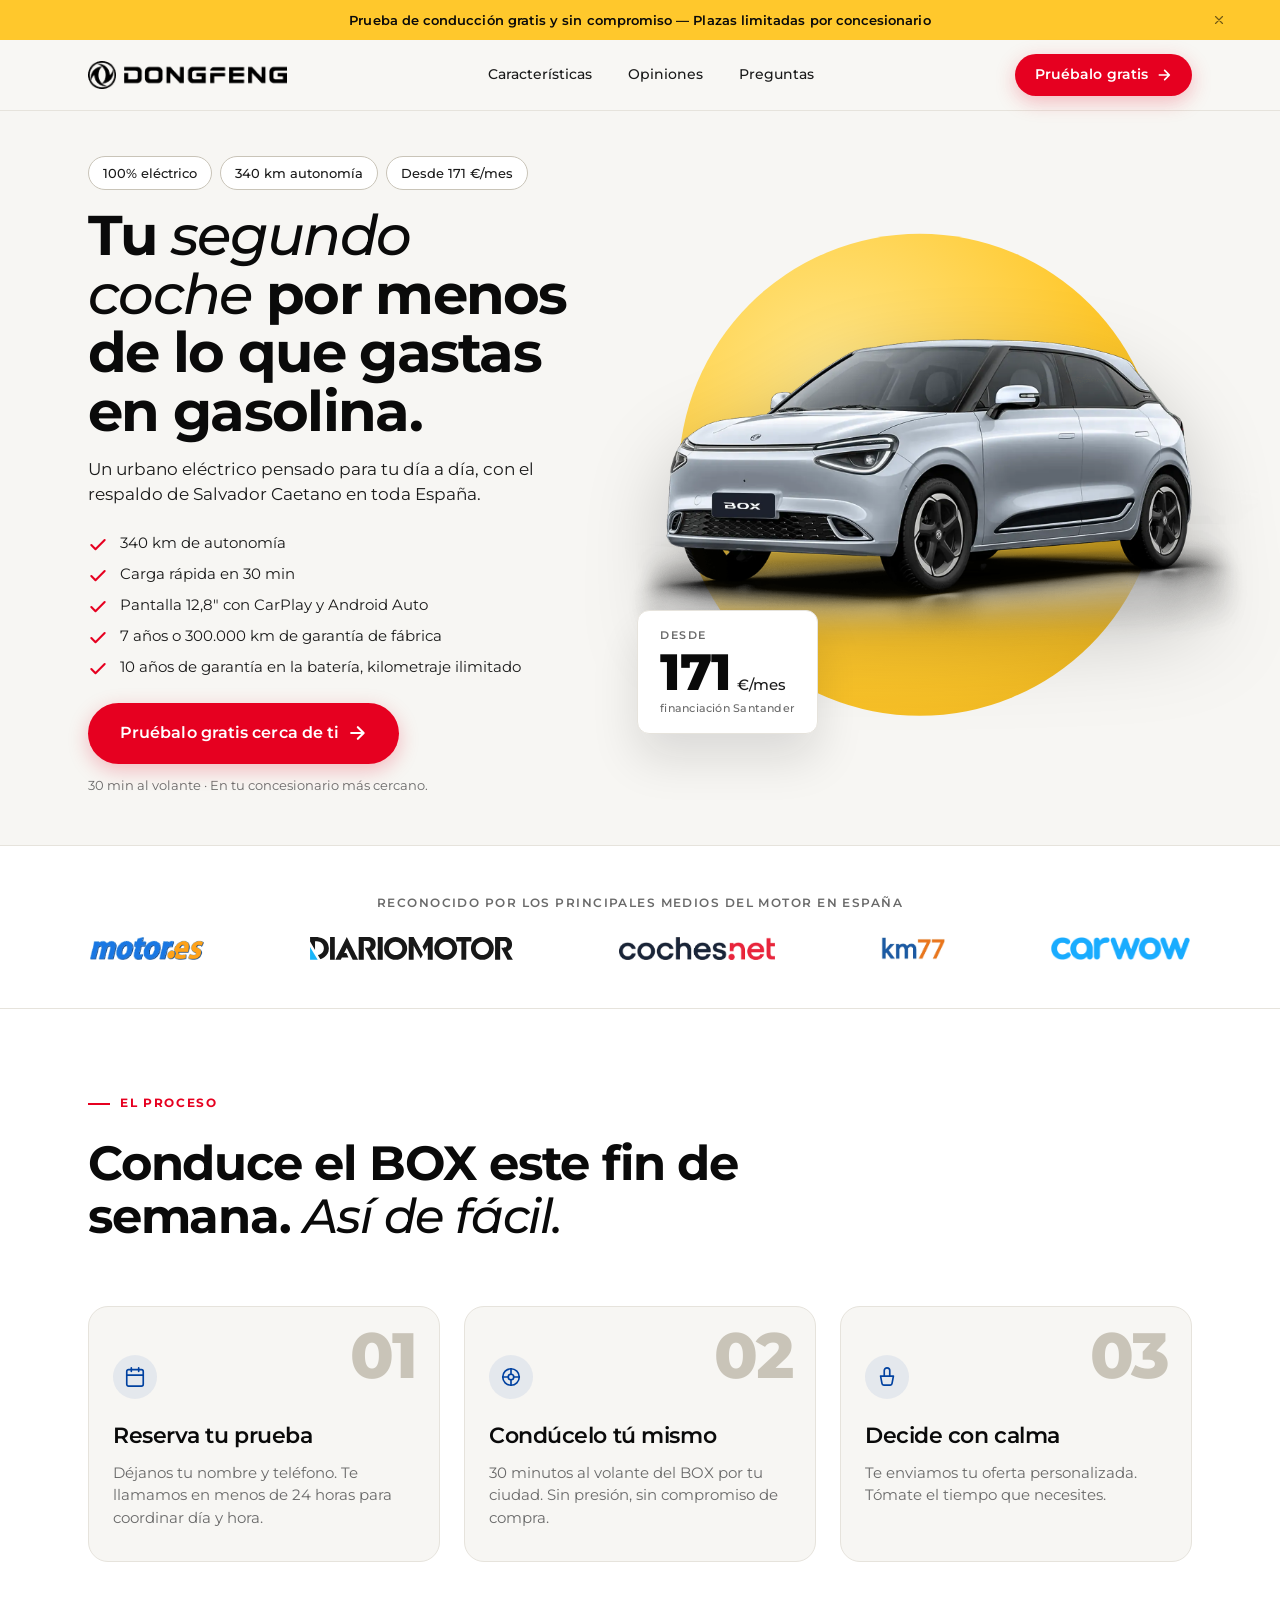
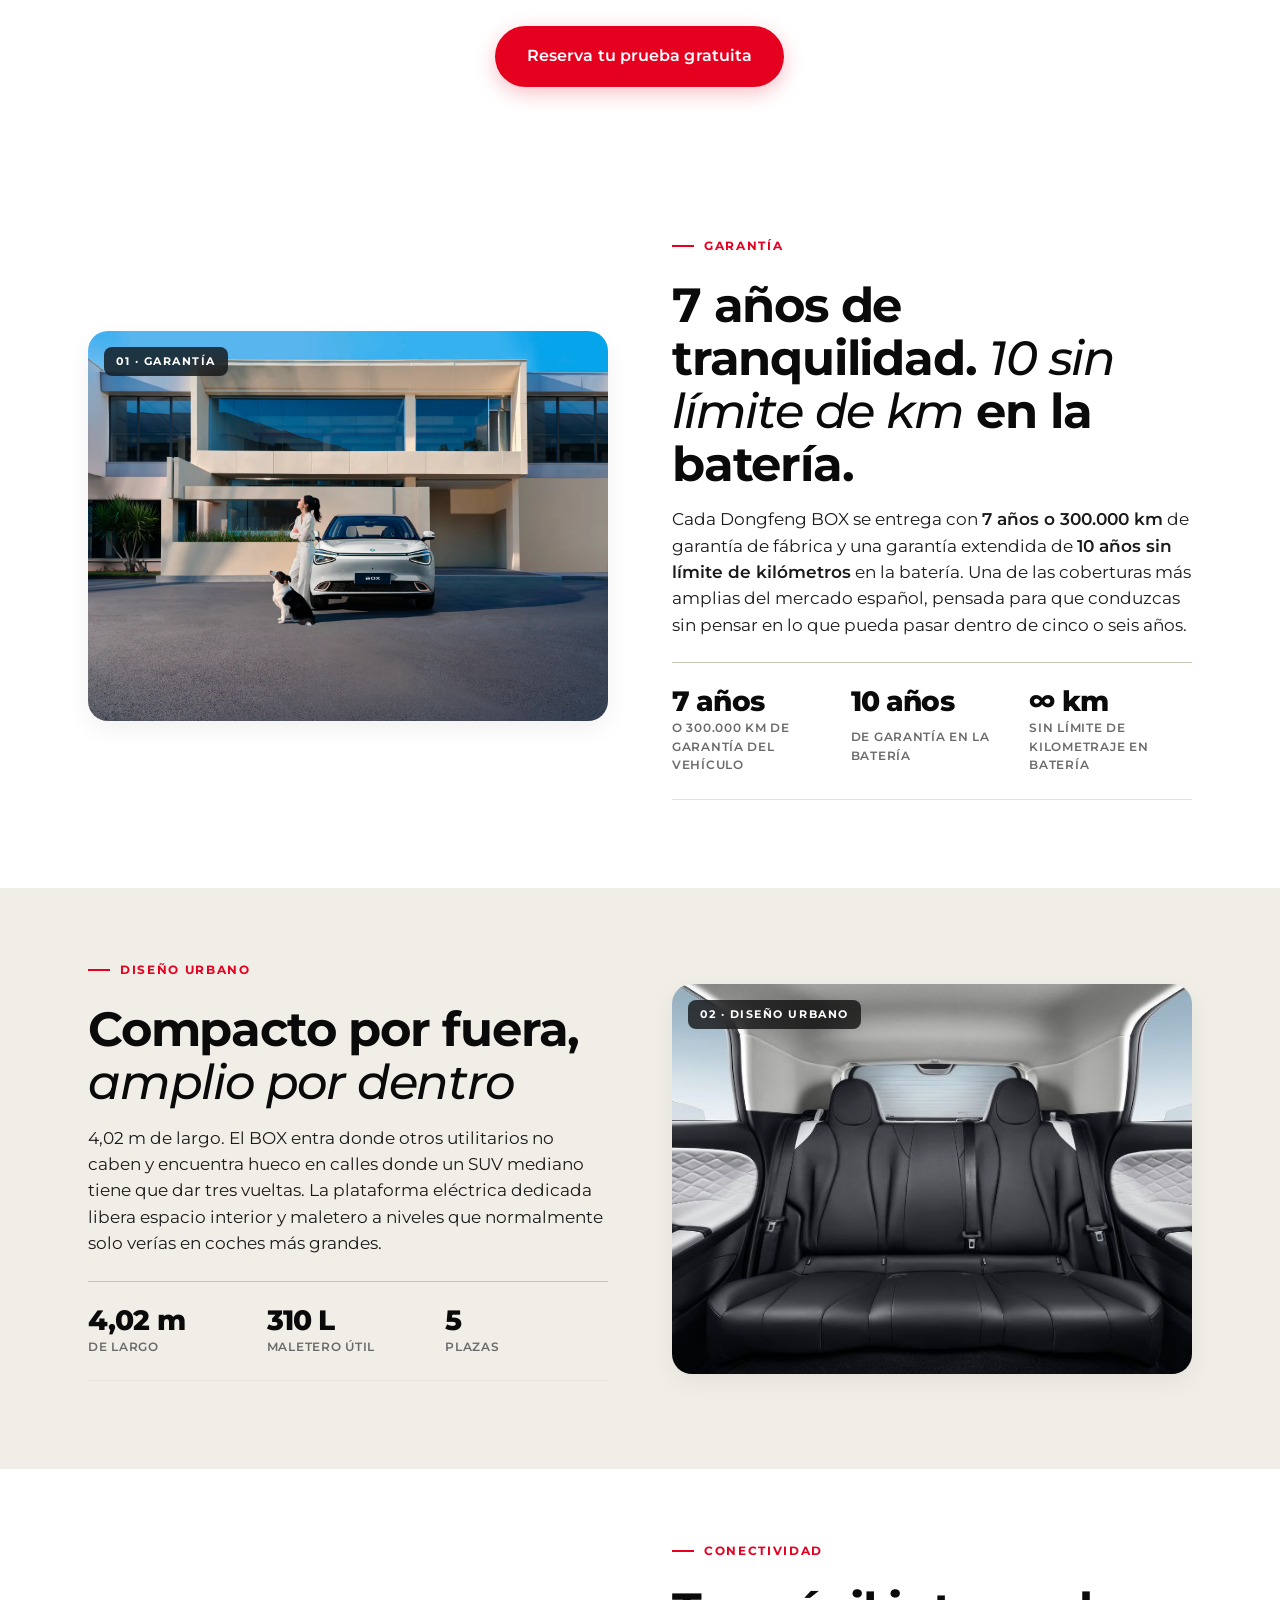
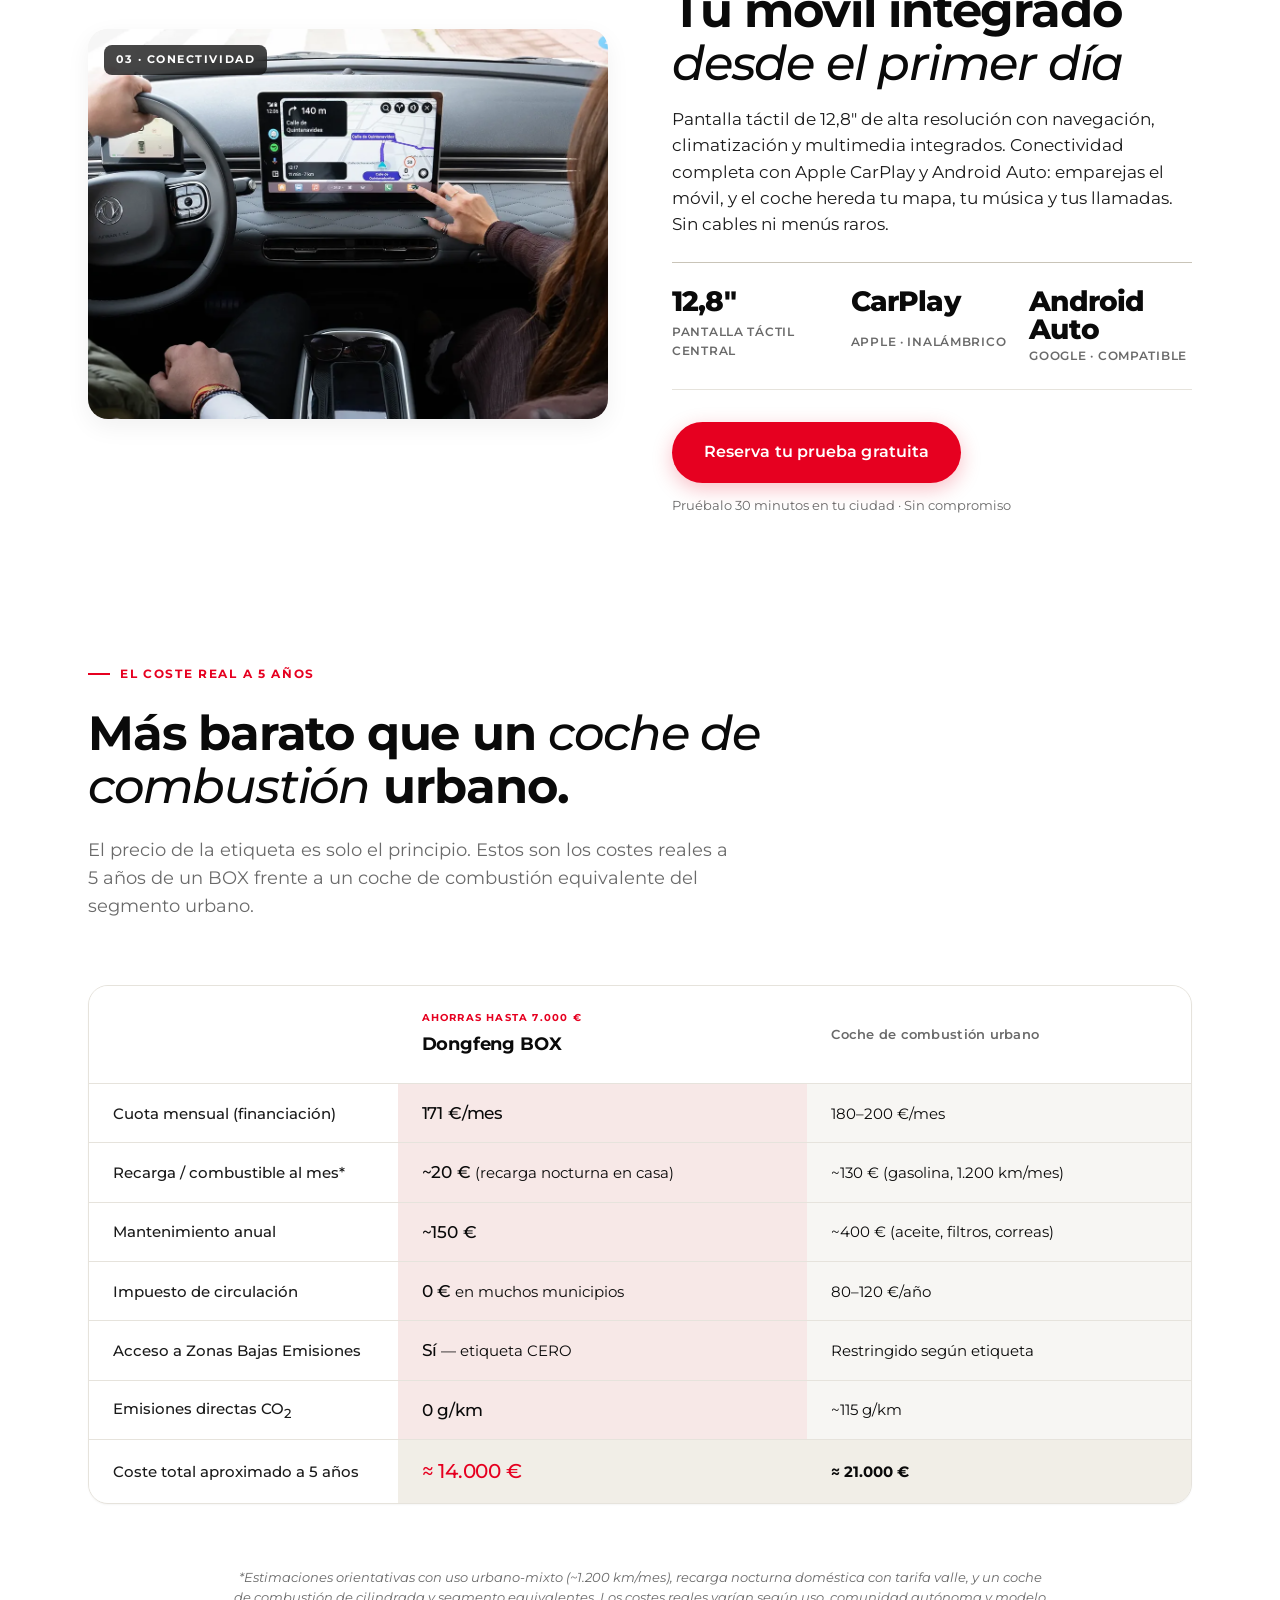
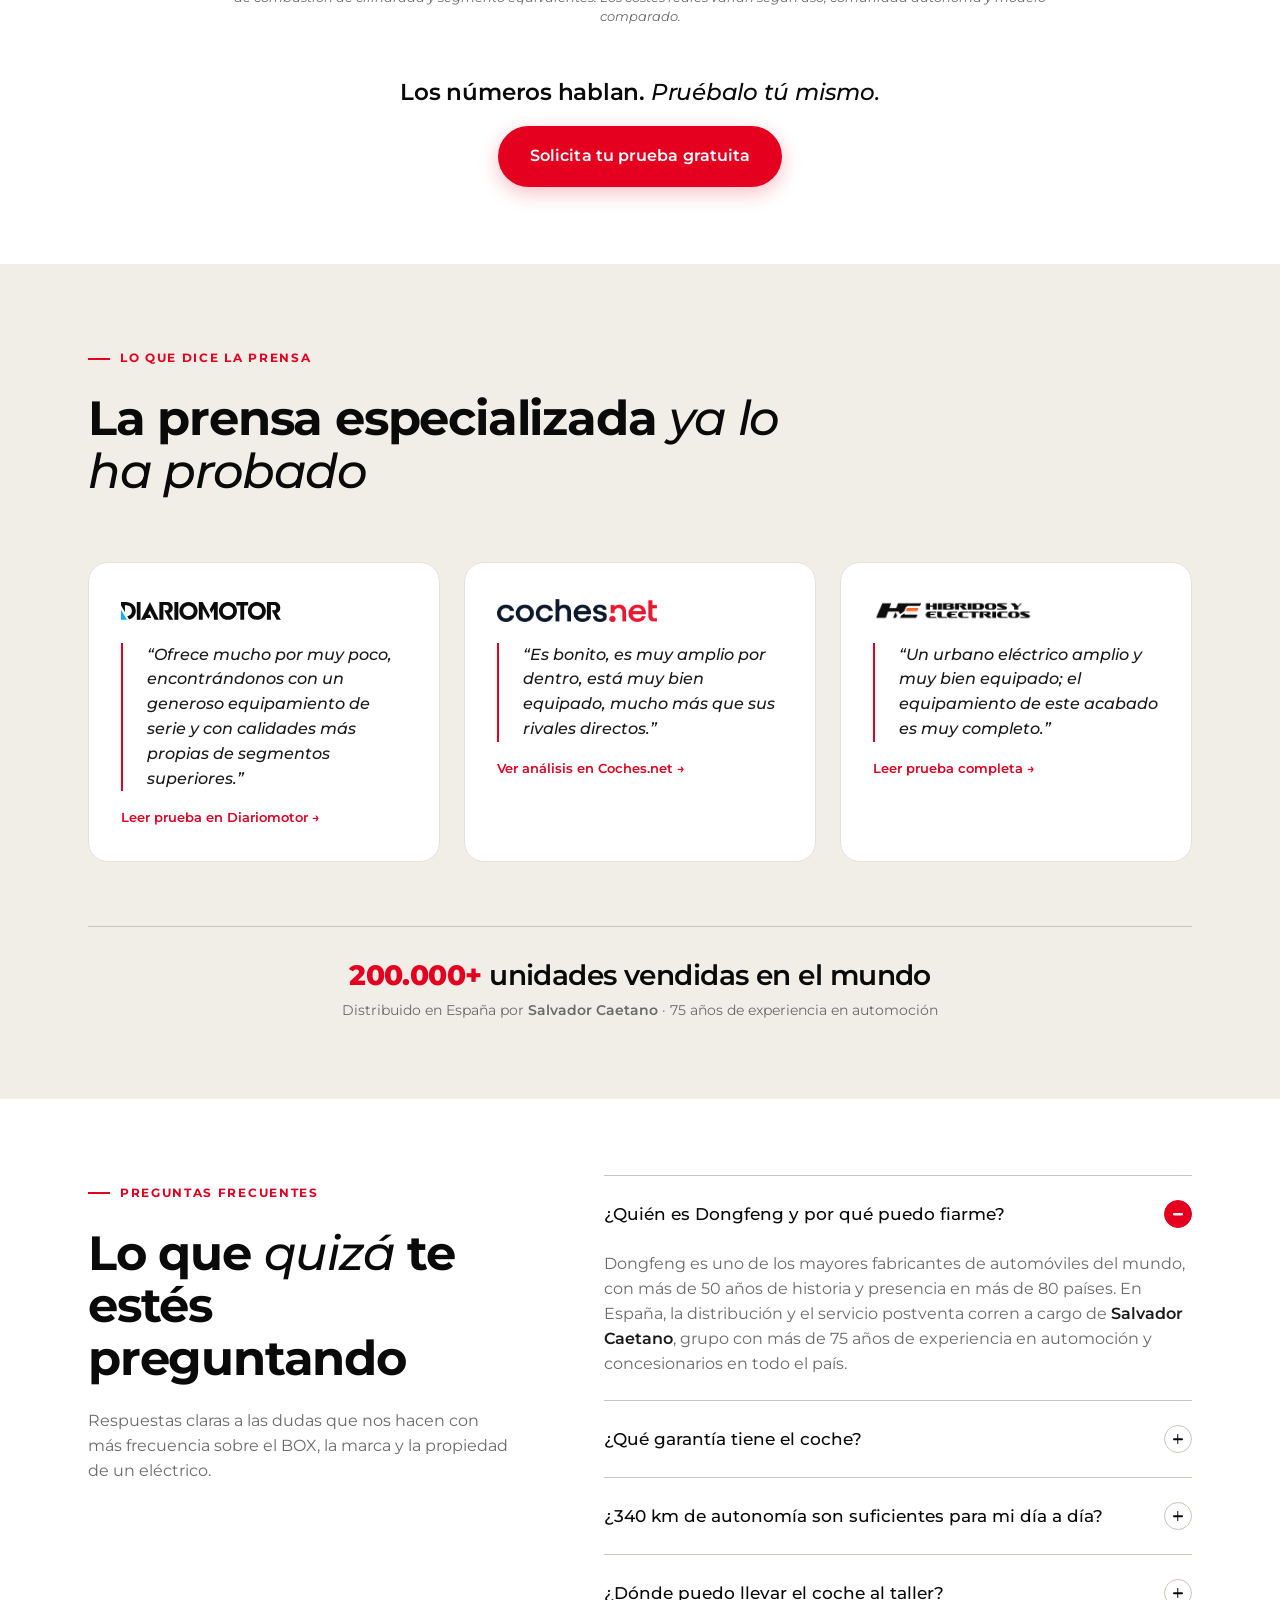
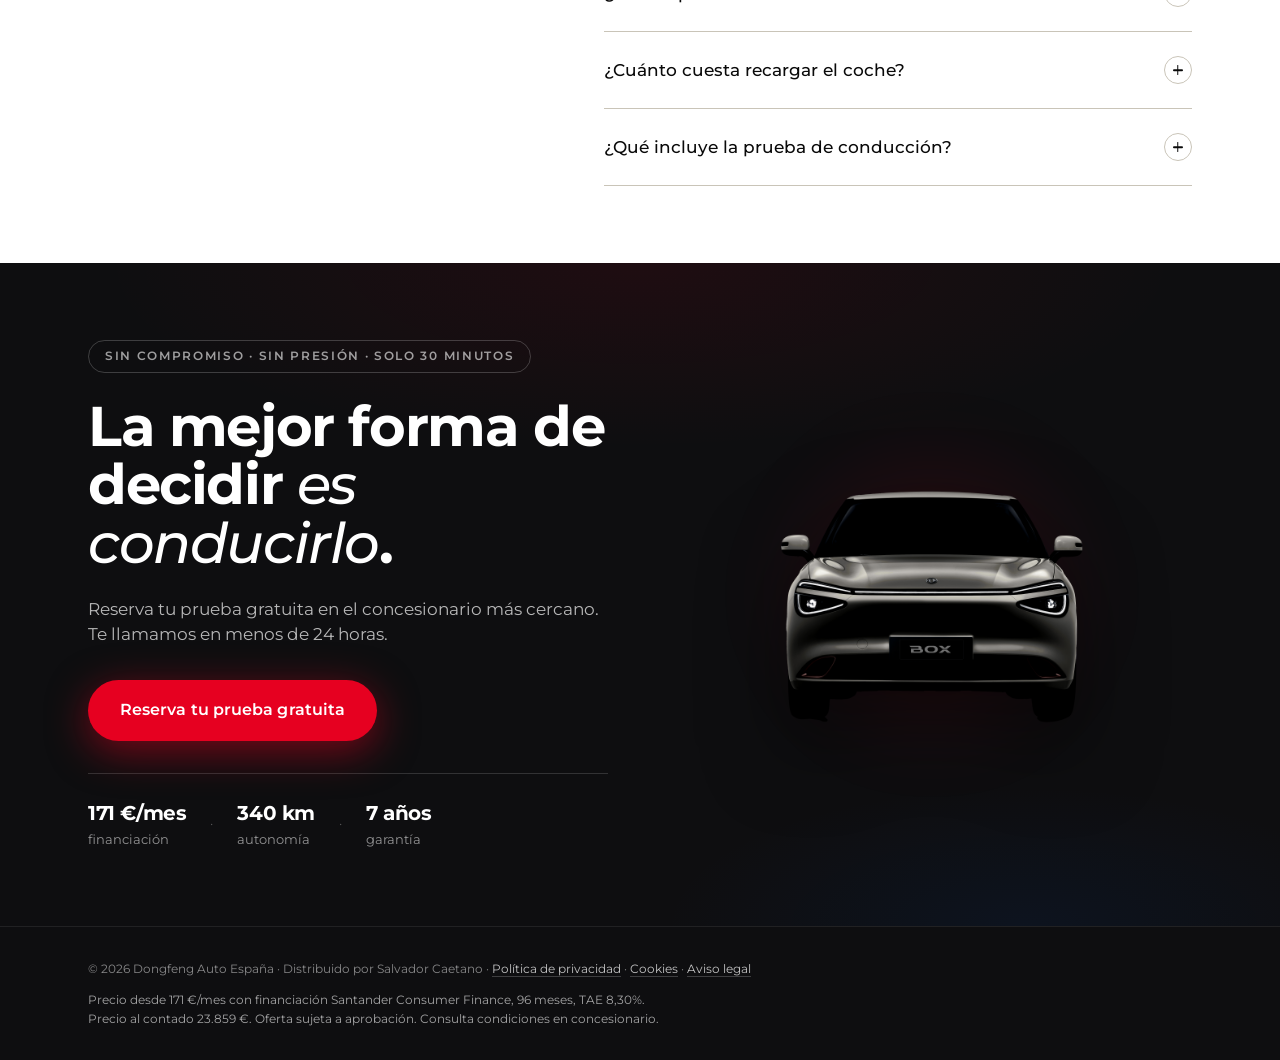
==== index.html @ bac61110 "Footer: 'Cookies' reabre las preferencias del CMP y 'Política de privacidad' apunta a la del site of" ====
<!DOCTYPE html>
<html lang="es">
<head>
  <!-- Cookies / consentimiento — CMP de Dongfeng (Rigor CG, mismo token que dongfeng-auto.es).
       Pinta el banner, fija Consent Mode (ad_storage / analytics_storage) y carga GTM-P5RVP4GS
       DESPUÉS del consentimiento. No añadir el snippet de GTM a mano: lo inyecta este script. -->
  <script src="https://cookies.rigorcg.pt/script/?token=8kv23E1tAfMt7ZdsczXalorg"></script>

  <!-- GA4 propio (cuenta PARETO-EXPERTIA) — bloqueado hasta el consentimiento: el CMP
       reactiva los <script type="text/plain" data-type="..."> al aceptar. No quitar el type. -->
  <script type="text/plain" data-type="rgcPerformance" src="https://www.googletagmanager.com/gtag/js?id=G-F07MZGYNKE"></script>
  <script type="text/plain" data-type="rgcPerformance">
    window.dataLayer = window.dataLayer || [];
    function gtag(){dataLayer.push(arguments);}
    gtag('js', new Date());
    gtag('config', 'G-F07MZGYNKE');   // GA4 — Dongfeng BOX
  </script>
  <script>
    window.dataLayer = window.dataLayer || [];
    function gtag(){dataLayer.push(arguments);}
    gtag('js', new Date());
    gtag('config', 'G-F07MZGYNKE');   // GA4 — Dongfeng BOX
  </script>

  <meta charset="UTF-8">
  <meta name="viewport" content="width=device-width, initial-scale=1.0">
  <meta name="robots" content="noindex,nofollow">
  <title>Dongfeng BOX · Tu segundo coche eléctrico desde 171 €/mes</title>
  <meta name="description" content="Dongfeng BOX 100% eléctrico. 340 km de autonomía, 7 años de garantía, desde 171 €/mes. Prueba de conducción gratis y sin compromiso en tu concesionario Salvador Caetano.">

  <link rel="preconnect" href="https://fonts.googleapis.com">
  <link rel="preconnect" href="https://fonts.gstatic.com" crossorigin>
  <link rel="preload" as="image" href="assets/hero.webp">
  <link href="https://fonts.googleapis.com/css2?family=Montserrat:ital,wght@0,400;0,500;0,600;0,700;0,800;1,400;1,500;1,600&display=swap" rel="stylesheet">
  <link rel="stylesheet" href="styles.css">
</head>
<body>
  <!-- 0. TOP BAR -->
  <div class="topbar" id="topbar">
    <p class="topbar__text">
      <span class="topbar__full">Prueba de conducción gratis y sin compromiso — Plazas limitadas por concesionario</span>
      <span class="topbar__short">Prueba gratis — Plazas limitadas</span>
    </p>
    <button class="topbar__close" aria-label="Cerrar aviso" data-close-topbar>
      <svg width="14" height="14" viewBox="0 0 24 24" fill="none" stroke="currentColor" stroke-width="2" stroke-linecap="round" stroke-linejoin="round"><path d="M18 6 6 18M6 6l12 12"/></svg>
    </button>
  </div>

  <!-- 1. HEADER -->
  <header class="site-header">
    <div class="container site-header__inner">
      <a href="#" class="site-header__logo" aria-label="Dongfeng">
        <img src="assets/dongfeng-logo.webp" alt="Dongfeng" width="120" height="32">
      </a>
      <nav class="site-header__nav" aria-label="Navegación principal">
        <a href="#caracteristicas">Características</a>
        <a href="#opiniones">Opiniones</a>
        <a href="#faq">Preguntas</a>
      </nav>
      <button class="btn btn--primary btn--sm site-header__cta" data-open-modal>
        Pruébalo gratis
        <svg width="16" height="16" viewBox="0 0 24 24" fill="none" stroke="currentColor" stroke-width="2.5" stroke-linecap="round" stroke-linejoin="round"><path d="M5 12h14M13 5l7 7-7 7"/></svg>
      </button>
    </div>
  </header>

  <main>

    <!-- 2. HERO -->
    <section class="hero">
      <div class="container hero__grid">

        <div class="hero__copy">
          <div class="hero__kicker" aria-label="Especificaciones principales">
            <span class="chip">100% eléctrico</span>
            <span class="chip">340 km autonomía</span>
            <span class="chip">Desde 171 €/mes</span>
          </div>

          <h1 class="hero__h1">
            Tu <em>segundo coche</em> por menos de lo que gastas en <span class="underline-accent">gasolina</span>.
          </h1>

          <p class="hero__sub">
            Un urbano eléctrico pensado para tu día a día, con el respaldo de Salvador Caetano en toda España.
          </p>

          <ul class="hero__bullets">
            <li><svg class="icon-check" viewBox="0 0 24 24" fill="none" stroke="currentColor" stroke-width="2.5" stroke-linecap="round" stroke-linejoin="round"><path d="M20 6 9 17l-5-5"/></svg>340&nbsp;km de autonomía</li>
            <li><svg class="icon-check" viewBox="0 0 24 24" fill="none" stroke="currentColor" stroke-width="2.5" stroke-linecap="round" stroke-linejoin="round"><path d="M20 6 9 17l-5-5"/></svg>Carga rápida en 30&nbsp;min</li>
            <li><svg class="icon-check" viewBox="0 0 24 24" fill="none" stroke="currentColor" stroke-width="2.5" stroke-linecap="round" stroke-linejoin="round"><path d="M20 6 9 17l-5-5"/></svg>Pantalla 12,8" con CarPlay y Android Auto</li>
            <li><svg class="icon-check" viewBox="0 0 24 24" fill="none" stroke="currentColor" stroke-width="2.5" stroke-linecap="round" stroke-linejoin="round"><path d="M20 6 9 17l-5-5"/></svg>7 años o 300.000&nbsp;km de garantía de fábrica</li>
            <li><svg class="icon-check" viewBox="0 0 24 24" fill="none" stroke="currentColor" stroke-width="2.5" stroke-linecap="round" stroke-linejoin="round"><path d="M20 6 9 17l-5-5"/></svg>10 años de garantía en la batería, kilometraje ilimitado</li>
          </ul>

          <div class="hero__cta">
            <button class="btn btn--primary btn--lg" data-open-modal>
              Pruébalo gratis cerca de ti
              <svg width="20" height="20" viewBox="0 0 24 24" fill="none" stroke="currentColor" stroke-width="2.5" stroke-linecap="round" stroke-linejoin="round"><path d="M5 12h14M13 5l7 7-7 7"/></svg>
            </button>
            <p class="hero__cta-note">30 min al volante · En tu concesionario más cercano.</p>
          </div>
        </div>

        <div class="hero__visual">
          <div class="hero__price-tag">
            <span class="hero__price-label">Desde</span>
            <span class="hero__price-number">171<span class="hero__price-unit">€/mes</span></span>
            <span class="hero__price-foot">financiación Santander</span>
          </div>
          <img src="assets/hero.webp" alt="Dongfeng BOX 100% eléctrico en color gris plata, vista 3/4 frontal" class="hero__image" width="800" height="520" fetchpriority="high">
        </div>

      </div>
    </section>

    <!-- 3. TRUST BAR -->
    <section class="trust-bar">
      <div class="container">
        <p class="trust-bar__label">Reconocido por los principales medios del motor en España</p>
        <div class="trust-bar__logos">
          <span class="press-logo press-logo--big"><img src="assets/press/motor.png" alt="Motor.es"></span>
          <span class="press-logo press-logo--big"><img src="assets/press/diariomotor.svg" alt="Diariomotor"></span>
          <span class="press-logo press-logo--big"><img src="assets/press/cochesnet.png" alt="Coches.net"></span>
          <span class="press-logo press-logo--big"><img src="assets/press/km77.png" alt="Km77"></span>
          <span class="press-logo press-logo--big"><img src="assets/press/carwow.png" alt="Carwow"></span>
        </div>
      </div>
    </section>

    <!-- 4. PROCESS -->
    <section id="proceso" class="process">
      <div class="container">
        <header class="section-head">
          <p class="eyebrow">El proceso</p>
          <h2 class="section-title">Conduce el BOX este fin de semana. <em>Así de fácil.</em></h2>
        </header>

        <ol class="process__steps">
          <li class="step">
            <span class="step__num">01</span>
            <div class="step__icon">
              <svg viewBox="0 0 24 24" fill="none" stroke="currentColor" stroke-width="1.8" stroke-linecap="round" stroke-linejoin="round"><rect x="3" y="4" width="18" height="18" rx="2"/><path d="M16 2v4M8 2v4M3 10h18"/></svg>
            </div>
            <h3 class="step__title">Reserva tu prueba</h3>
            <p class="step__text">Déjanos tu nombre y teléfono. Te llamamos en menos de 24&nbsp;horas para coordinar día y hora.</p>
          </li>
          <li class="step">
            <span class="step__num">02</span>
            <div class="step__icon">
              <svg viewBox="0 0 24 24" fill="none" stroke="currentColor" stroke-width="1.8" stroke-linecap="round" stroke-linejoin="round"><circle cx="12" cy="12" r="9"/><circle cx="12" cy="12" r="3"/><path d="M12 3v6M12 15v6M3 12h6M15 12h6"/></svg>
            </div>
            <h3 class="step__title">Condúcelo tú mismo</h3>
            <p class="step__text">30&nbsp;minutos al volante del BOX por tu ciudad. Sin presión, sin compromiso de compra.</p>
          </li>
          <li class="step">
            <span class="step__num">03</span>
            <div class="step__icon">
              <svg viewBox="0 0 24 24" fill="none" stroke="currentColor" stroke-width="1.8" stroke-linecap="round" stroke-linejoin="round"><path d="M9 11V5a3 3 0 1 1 6 0v6"/><path d="M5 11h14l-1.5 8a2 2 0 0 1-2 1.8H8.5a2 2 0 0 1-2-1.8Z"/></svg>
            </div>
            <h3 class="step__title">Decide con calma</h3>
            <p class="step__text">Te enviamos tu oferta personalizada. Tómate el tiempo que necesites.</p>
          </li>
        </ol>

        <div class="process__cta">
          <button class="btn btn--primary btn--lg" data-open-modal>Reserva tu prueba gratuita</button>
        </div>
      </div>
    </section>

    <!-- 5. CHARACTERISTICS — 3 separate sections -->

    <!-- 5a. Autonomía -->
    <section id="caracteristicas" class="feature-block">
      <div class="container feature-block__grid">
        <div class="feature-block__media">
          <img src="assets/lifestyle.webp" alt="Dongfeng BOX en contexto urbano" loading="lazy" width="1600" height="1200">
          <span class="feature-block__badge">01 · Garantía</span>
        </div>
        <div class="feature-block__copy">
          <p class="eyebrow">Garantía</p>
          <h2 class="section-title">7 años de tranquilidad. <em>10 sin límite de km</em> en la batería.</h2>
          <p class="feature-block__lead">Cada Dongfeng BOX se entrega con <strong>7 años o 300.000&nbsp;km</strong> de garantía de fábrica y una garantía extendida de <strong>10 años sin límite de kilómetros</strong> en la batería. Una de las coberturas más amplias del mercado español, pensada para que conduzcas sin pensar en lo que pueda pasar dentro de cinco o seis años.</p>

          <dl class="feature-stats-row">
            <div class="feature-stat">
              <dt>7&nbsp;años</dt>
              <dd>o 300.000&nbsp;km de garantía del vehículo</dd>
            </div>
            <div class="feature-stat">
              <dt>10&nbsp;años</dt>
              <dd>de garantía en la batería</dd>
            </div>
            <div class="feature-stat">
              <dt>∞&nbsp;km</dt>
              <dd>sin límite de kilometraje en batería</dd>
            </div>
          </dl>

        </div>
      </div>
    </section>

    <!-- 5b. Diseño urbano -->
    <section class="feature-block feature-block--reverse feature-block--soft">
      <div class="container feature-block__grid">
        <div class="feature-block__media">
          <img src="assets/urban-2.webp" alt="Plazas traseras amplias del Dongfeng BOX" loading="lazy" width="800" height="600">
          <span class="feature-block__badge">02 · Diseño urbano</span>
        </div>
        <div class="feature-block__copy">
          <p class="eyebrow">Diseño urbano</p>
          <h2 class="section-title">Compacto por fuera, <em>amplio por dentro</em></h2>
          <p class="feature-block__lead">4,02&nbsp;m de largo. El BOX entra donde otros utilitarios no caben y encuentra hueco en calles donde un SUV mediano tiene que dar tres vueltas. La plataforma eléctrica dedicada libera espacio interior y maletero a niveles que normalmente solo verías en coches más grandes.</p>

          <dl class="feature-stats-row">
            <div class="feature-stat">
              <dt>4,02&nbsp;m</dt>
              <dd>de largo</dd>
            </div>
            <div class="feature-stat">
              <dt>310&nbsp;L</dt>
              <dd>maletero útil</dd>
            </div>
            <div class="feature-stat">
              <dt>5</dt>
              <dd>plazas</dd>
            </div>
          </dl>

        </div>
      </div>
    </section>

    <!-- 5c. Conectividad -->
    <section class="feature-block">
      <div class="container feature-block__grid">
        <div class="feature-block__media">
          <img src="assets/conectividad.webp" alt="Salpicadero y pantalla táctil de 12,8 pulgadas del Dongfeng BOX" loading="lazy" width="1600" height="833">
          <span class="feature-block__badge">03 · Conectividad</span>
        </div>
        <div class="feature-block__copy">
          <p class="eyebrow">Conectividad</p>
          <h2 class="section-title">Tu móvil integrado <em>desde el primer día</em></h2>
          <p class="feature-block__lead">Pantalla táctil de 12,8" de alta resolución con navegación, climatización y multimedia integrados. Conectividad completa con Apple CarPlay y Android Auto: emparejas el móvil, y el coche hereda tu mapa, tu música y tus llamadas. Sin cables ni menús raros.</p>

          <dl class="feature-stats-row">
            <div class="feature-stat">
              <dt>12,8"</dt>
              <dd>pantalla táctil central</dd>
            </div>
            <div class="feature-stat">
              <dt>CarPlay</dt>
              <dd>Apple · inalámbrico</dd>
            </div>
            <div class="feature-stat">
              <dt>Android Auto</dt>
              <dd>Google · compatible</dd>
            </div>
          </dl>


          <div class="feature-block__cta">
            <button class="btn btn--primary btn--lg" data-open-modal>Reserva tu prueba gratuita</button>
            <p class="feature-block__cta-note">Pruébalo 30 minutos en tu ciudad · Sin compromiso</p>
          </div>
        </div>
      </div>
    </section>

    <!-- 6. COMPARISON — BOX vs coche de combustión (TCO 5 años) -->
    <section id="comparativa" class="comparison">
      <div class="container">
        <header class="section-head">
          <p class="eyebrow">El coste real a 5 años</p>
          <h2 class="section-title">Más barato que un <em>coche de combustión</em> urbano.</h2>
          <p class="section-sub">El precio de la etiqueta es solo el principio. Estos son los costes reales a 5&nbsp;años de un BOX frente a un coche de combustión equivalente del segmento urbano.</p>
        </header>

        <div class="compare-table-wrap">
          <table class="compare-table">
            <thead>
              <tr>
                <th scope="col"></th>
                <th scope="col" class="compare-table__winner">
                  <span class="winner-badge">Ahorras hasta 7.000 €</span>
                  Dongfeng BOX
                </th>
                <th scope="col">Coche de combustión urbano</th>
              </tr>
            </thead>
            <tbody>
              <tr>
                <th scope="row">Cuota mensual (financiación)</th>
                <td class="compare-table__winner"><strong>171&nbsp;€/mes</strong></td>
                <td>180–200&nbsp;€/mes</td>
              </tr>
              <tr>
                <th scope="row">Recarga / combustible al mes*</th>
                <td class="compare-table__winner"><strong>~20&nbsp;€</strong> (recarga nocturna en casa)</td>
                <td>~130&nbsp;€ (gasolina, 1.200&nbsp;km/mes)</td>
              </tr>
              <tr>
                <th scope="row">Mantenimiento anual</th>
                <td class="compare-table__winner"><strong>~150&nbsp;€</strong></td>
                <td>~400&nbsp;€ (aceite, filtros, correas)</td>
              </tr>
              <tr>
                <th scope="row">Impuesto de circulación</th>
                <td class="compare-table__winner"><strong>0&nbsp;€</strong> en muchos municipios</td>
                <td>80–120&nbsp;€/año</td>
              </tr>
              <tr>
                <th scope="row">Acceso a Zonas Bajas Emisiones</th>
                <td class="compare-table__winner"><strong>Sí</strong> — etiqueta CERO</td>
                <td>Restringido según etiqueta</td>
              </tr>
              <tr>
                <th scope="row">Emisiones directas CO<sub>2</sub></th>
                <td class="compare-table__winner"><strong>0&nbsp;g/km</strong></td>
                <td>~115&nbsp;g/km</td>
              </tr>
              <tr class="compare-table__total">
                <th scope="row">Coste total aproximado a 5 años</th>
                <td class="compare-table__winner"><strong>≈ 14.000&nbsp;€</strong></td>
                <td>≈ 21.000&nbsp;€</td>
              </tr>
            </tbody>
          </table>
        </div>

        <p class="compare-footnote">*Estimaciones orientativas con uso urbano-mixto (~1.200&nbsp;km/mes), recarga nocturna doméstica con tarifa valle, y un coche de combustión de cilindrada y segmento equivalentes. Los costes reales varían según uso, comunidad autónoma y modelo comparado.</p>

        <div class="comparison__cta">
          <p>Los números hablan. <em>Pruébalo tú mismo.</em></p>
          <button class="btn btn--primary btn--lg" data-open-modal>Solicita tu prueba gratuita</button>
        </div>
      </div>
    </section>

    <!-- 7. SOCIAL PROOF
         ⚠️ CONTENIDO DE MUESTRA
         - Las 3 reseñas de prensa son placeholders. Sustituir por reseñas REALES del Dongfeng BOX publicadas en medios españoles (verificar existencia, citar literal, enlazar al artículo original).
         - Los 3 testimonios de propietarios son ficticios. Solicitar a Salvador Caetano: testimonios reales con consentimiento de publicación (nombre, ciudad, texto, rating).
         - La cifra "200.000 unidades vendidas" necesita verificación oficial por Dongfeng Global antes de publicar.
    -->
    <section id="opiniones" class="social-proof">
      <div class="container">
        <header class="section-head">
          <p class="eyebrow">Lo que dice la prensa</p>
          <h2 class="section-title">La prensa especializada <em>ya lo ha probado</em></h2>
        </header>

        <div class="press-grid">
          <article class="press-card">
            <div class="press-card__logo"><img src="assets/press/diariomotor.svg" alt="Diariomotor"></div>
            <blockquote class="press-card__quote">“Ofrece mucho por muy poco, encontrándonos con un generoso equipamiento de serie y con calidades más propias de segmentos superiores.”</blockquote>
            <a class="press-card__source" href="https://www.diariomotor.com/noticia/prueba-dongfeng-box/" target="_blank" rel="noopener">Leer prueba en Diariomotor →</a>
          </article>
          <article class="press-card">
            <div class="press-card__logo"><img src="assets/press/cochesnet.png" alt="Coches.net"></div>
            <blockquote class="press-card__quote">“Es bonito, es muy amplio por dentro, está muy bien equipado, mucho más que sus rivales directos.”</blockquote>
            <a class="press-card__source" href="https://www.coches.net/videos/dongfeng-box" target="_blank" rel="noopener">Ver análisis en Coches.net →</a>
          </article>
          <article class="press-card">
            <div class="press-card__logo"><img src="assets/press/hibridosyelectricos.png" alt="Híbridos y Eléctricos"></div>
            <blockquote class="press-card__quote">“Un urbano eléctrico amplio y muy bien equipado; el equipamiento de este acabado es muy completo.”</blockquote>
            <a class="press-card__source" href="https://www.hibridosyelectricos.com/coches/pruebas-coches/prueba-dongfeng-box-urbano-electrico-amplio-muy-bien-equipado-pero-ya-no-se-vende-precio-coche-chino_76957_102.html" target="_blank" rel="noopener">Leer prueba completa →</a>
          </article>
        </div>

        <div class="social-proof__stat">
          <p class="stat-big"><span>200.000+</span> unidades vendidas en el mundo</p>
          <p class="stat-small">Distribuido en España por <strong>Salvador Caetano</strong> · 75&nbsp;años de experiencia en automoción</p>
        </div>
      </div>
    </section>

    <!-- 8. FAQ -->
    <section id="faq" class="faq">
      <div class="container faq__grid">
        <div class="faq__head">
          <p class="eyebrow">Preguntas frecuentes</p>
          <h2 class="section-title">Lo que <em>quizá</em> te estés preguntando</h2>
          <p class="faq__intro">Respuestas claras a las dudas que nos hacen con más frecuencia sobre el BOX, la marca y la propiedad de un eléctrico.</p>
        </div>

        <div class="faq__list">
          <details class="faq-item" name="faq" open>
            <summary class="faq-item__q">¿Quién es Dongfeng y por qué puedo fiarme?<span class="faq-item__icon" aria-hidden="true"></span></summary>
            <div class="faq-item__a">
              <p>Dongfeng es uno de los mayores fabricantes de automóviles del mundo, con más de 50&nbsp;años de historia y presencia en más de 80&nbsp;países. En España, la distribución y el servicio postventa corren a cargo de <strong>Salvador Caetano</strong>, grupo con más de 75&nbsp;años de experiencia en automoción y concesionarios en todo el país.</p>
            </div>
          </details>
          <details class="faq-item" name="faq">
            <summary class="faq-item__q">¿Qué garantía tiene el coche?<span class="faq-item__icon" aria-hidden="true"></span></summary>
            <div class="faq-item__a">
              <p>El Dongfeng BOX incluye <strong>7 años o 300.000&nbsp;km de garantía del fabricante</strong> y <strong>10 años de garantía en la batería, sin límite de kilómetros</strong>. Es una de las coberturas más amplias del mercado.</p>
            </div>
          </details>
          <details class="faq-item" name="faq">
            <summary class="faq-item__q">¿340 km de autonomía son suficientes para mi día a día?<span class="faq-item__icon" aria-hidden="true"></span></summary>
            <div class="faq-item__a">
              <p>Si tu desplazamiento diario es de unos 30-40&nbsp;km (la media en España), puedes conducir casi dos semanas sin necesidad de recargar. Y si necesitas cargar, en 30&nbsp;minutos pasas del 20% al 80% en cualquier punto de carga rápida.</p>
            </div>
          </details>
          <details class="faq-item" name="faq">
            <summary class="faq-item__q">¿Dónde puedo llevar el coche al taller?<span class="faq-item__icon" aria-hidden="true"></span></summary>
            <div class="faq-item__a">
              <p>A cualquier concesionario oficial Dongfeng. Cuentan con talleres en las principales ciudades de España, con recambios originales y técnicos formados por el fabricante.</p>
            </div>
          </details>
          <details class="faq-item" name="faq">
            <summary class="faq-item__q">¿Cuánto cuesta recargar el coche?<span class="faq-item__icon" aria-hidden="true"></span></summary>
            <div class="faq-item__a">
              <p>Recargar la batería completa en casa cuesta aproximadamente <strong>5-7&nbsp;euros</strong> (tarifa nocturna). En un punto de carga público, entre 8-12&nbsp;euros. Compáralo con llenar un depósito de gasolina.</p>
            </div>
          </details>
          <details class="faq-item" name="faq">
            <summary class="faq-item__q">¿Qué incluye la prueba de conducción?<span class="faq-item__icon" aria-hidden="true"></span></summary>
            <div class="faq-item__a">
              <p>30&nbsp;minutos al volante del BOX por tu ciudad, acompañado por un asesor. Sin coste y sin compromiso de compra. Solo necesitas tu carnet de conducir.</p>
            </div>
          </details>
        </div>
      </div>
    </section>

    <!-- 9. CTA FINAL -->
    <section class="cta-final">
      <div class="container cta-final__grid">
        <div class="cta-final__copy">
          <p class="cta-final__kicker">Sin compromiso · Sin presión · Solo 30 minutos</p>
          <h2 class="cta-final__title">La mejor forma de decidir <em>es conducirlo</em>.</h2>
          <p class="cta-final__sub">Reserva tu prueba gratuita en el concesionario más cercano. Te llamamos en menos de 24&nbsp;horas.</p>
          <button class="btn btn--primary btn--lg" data-open-modal>Reserva tu prueba gratuita</button>
          <p class="cta-final__stats">
            <span><strong>171&nbsp;€/mes</strong><br>financiación</span>
            <span class="cta-final__sep">·</span>
            <span><strong>340&nbsp;km</strong><br>autonomía</span>
            <span class="cta-final__sep">·</span>
            <span><strong>7&nbsp;años</strong><br>garantía</span>
          </p>
        </div>
        <div class="cta-final__visual">
          <img src="assets/car-white.webp" alt="Dongfeng BOX en color blanco" loading="lazy" width="800" height="600">
        </div>
      </div>
    </section>
  </main>

  <!-- FOOTER -->
  <footer class="site-footer">
    <div class="container site-footer__inner">
      <p class="site-footer__legal">
        © 2026 Dongfeng Auto España · Distribuido por Salvador Caetano · <a href="https://formulario.dongfeng-auto.es/politica-privacidad" target="_blank" rel="noopener">Política de privacidad</a> · <a href="#" class="js-rgc-open-cookies-settings">Cookies</a> · <a href="#">Aviso legal</a>
      </p>
      <p class="site-footer__finance">Precio desde 171&nbsp;€/mes con financiación Santander Consumer Finance, 96&nbsp;meses, TAE&nbsp;8,30%. Precio al contado 23.859&nbsp;€. Oferta sujeta a aprobación. Consulta condiciones en concesionario.</p>
    </div>
  </footer>

  <!-- STICKY CTA MOBILE -->
  <button class="sticky-cta" id="stickyCta" data-open-modal aria-label="Reservar prueba gratuita">
    Pruébalo gratis
    <svg width="18" height="18" viewBox="0 0 24 24" fill="none" stroke="currentColor" stroke-width="2.5" stroke-linecap="round" stroke-linejoin="round"><path d="M5 12h14M13 5l7 7-7 7"/></svg>
  </button>

  <!-- MODAL FORM -->
  <div class="modal" id="modal" role="dialog" aria-modal="true" aria-labelledby="modal-title" hidden>
    <div class="modal__backdrop" data-close-modal></div>
    <div class="modal__content" role="document">
      <button class="modal__close" data-close-modal aria-label="Cerrar">
        <svg width="20" height="20" viewBox="0 0 24 24" fill="none" stroke="currentColor" stroke-width="2" stroke-linecap="round" stroke-linejoin="round"><path d="M18 6 6 18M6 6l12 12"/></svg>
      </button>

      <div class="modal__body" data-view="form">
        <p class="eyebrow">Prueba de conducción</p>
        <h3 id="modal-title" class="modal__title">Reserva tu prueba <em>gratuita</em></h3>
        <p class="modal__sub">Te llamamos en menos de 24&nbsp;horas para coordinar día y hora.</p>

        <form class="form" id="leadForm">
          <div class="field">
            <label for="f-name">Tu nombre</label>
            <input type="text" id="f-name" name="name" placeholder="Ej: Carlos" required minlength="2" autocomplete="given-name">
          </div>
          <div class="field">
            <label for="f-phone">Teléfono</label>
            <input type="tel" id="f-phone" name="phone" placeholder="Ej: 612 345 678" required autocomplete="tel" inputmode="tel" pattern="(\+?34[\s.\-]?)?[6789]\d{2}[\s.\-]?\d{3}[\s.\-]?\d{3}" title="Introduce un número español de 9 dígitos (ej: 612 345 678)">
          </div>
          <div class="field field--cp">
            <label for="f-cp">Código postal</label>
            <input type="text" id="f-cp" name="cp" placeholder="Ej: 28001" required pattern="[0-9]{5}" maxlength="5" inputmode="numeric" autocomplete="postal-code" title="Introduce un código postal español de 5 dígitos">
          </div>
          <div class="field">
            <label for="f-email">Email <span class="field__optional">(opcional, te enviamos tu oferta)</span></label>
            <input type="email" id="f-email" name="email" placeholder="tu@email.com" autocomplete="email" inputmode="email">
          </div>
          <!-- Honeypot antibots: oculto a personas, los bots tienden a rellenarlo. Si llega con valor, el Apps Script descarta el lead. -->
          <div aria-hidden="true" style="position:absolute;left:-9999px;top:-9999px;height:0;width:0;overflow:hidden;" tabindex="-1">
            <label>No rellenar
              <input type="text" name="fax" tabindex="-1" autocomplete="off">
            </label>
          </div>
          <button type="submit" class="btn btn--primary btn--lg btn--block">Reservar mi prueba gratuita</button>
          <p class="form__legal">Al enviar, aceptas nuestra <a href="#">política de privacidad</a>. Te contactamos en menos de 24&nbsp;h. Sin compromiso.</p>
        </form>
      </div>

      <div class="modal__body" data-view="success" hidden>
        <div class="success">
          <svg class="success__icon" viewBox="0 0 24 24" fill="none" stroke="currentColor" stroke-width="2" stroke-linecap="round" stroke-linejoin="round"><circle cx="12" cy="12" r="10"/><path d="m8 12 3 3 5-6"/></svg>
          <h3 class="success__title">¡Listo! Te llamamos en menos de 24&nbsp;horas.</h3>
          <p class="success__sub">Recibirás también tu oferta personalizada en el email que nos has dejado.</p>
        </div>
      </div>
    </div>
  </div>

  <script src="script.js" defer></script>
</body>
</html>
---- styles.css ----
/* ============================================================
   Dongfeng BOX — Landing rediseño
   Dirección: minimalismo editorial refinado
   Typografía: Fraunces (display serif) + Montserrat (body sans)
   ============================================================ */

/* ----------  RESET  ---------- */
*,*::before,*::after { box-sizing: border-box; }
* { margin: 0; padding: 0; }
html { -webkit-text-size-adjust: 100%; scroll-behavior: smooth; }
img, picture, video, svg { display: block; max-width: 100%; height: auto; }
button { font: inherit; cursor: pointer; background: none; border: 0; color: inherit; }
a { color: inherit; text-decoration: none; }
ul, ol { list-style: none; }
input, button, select, textarea { font: inherit; }
input:focus-visible, button:focus-visible, a:focus-visible, summary:focus-visible {
  outline: 2px solid var(--color-cta);
  outline-offset: 3px;
  border-radius: 4px;
}

/* ----------  DESIGN TOKENS  ---------- */
:root {
  /* palette */
  --color-bg: #FFFFFF;
  --color-bg-soft: #F7F6F3;           /* warm off-white (editorial) */
  --color-bg-warm: #F1EEE7;           /* slightly warmer section bg */
  --color-bg-dark: #0E0E10;
  --color-ink: #0A0A0A;
  --color-ink-2: #1A1A1A;
  --color-ink-muted: #6A6A6A;
  --color-line: #E6E3DC;
  --color-line-strong: #C9C4B8;

  --color-brand-blue: #0041A0;
  --color-brand-red: #E60020;
  --color-brand-red-dark: #B5001A;
  --color-brand-yellow: #FFC82C;       /* Dongfeng accent (micro-usage) */
  --color-cta: var(--color-brand-red); /* brand CTA: 5.89:1 on white (AA pass) */
  --color-cta-hover: var(--color-brand-red-dark);
  --color-accent: var(--color-brand-blue);
  --color-star: #F5A524;

  /* type — brand uses Montserrat everywhere (no invented typeface) */
  --font-display: 'Montserrat', system-ui, -apple-system, sans-serif;
  --font-body: 'Montserrat', system-ui, -apple-system, sans-serif;

  /* spacing scale */
  --s-1: 0.25rem; --s-2: 0.5rem; --s-3: 0.75rem; --s-4: 1rem;
  --s-5: 1.5rem; --s-6: 2rem;  --s-7: 3rem;  --s-8: 4rem;
  --s-9: 6rem;   --s-10: 8rem; --s-11: 10rem;

  /* radius */
  --r-xs: 4px; --r-sm: 8px; --r-md: 12px; --r-lg: 20px; --r-pill: 999px;

  /* shadow */
  --shadow-sm: 0 1px 2px rgba(0,0,0,.04);
  --shadow-md: 0 8px 24px rgba(14,14,16,.06);
  --shadow-lg: 0 24px 48px rgba(14,14,16,.12);
  --shadow-cta: 0 6px 20px rgba(230,0,32,.25);

  /* container */
  --container: 1200px;
  --container-px: clamp(1.25rem, 4vw, 3rem);
}

/* ----------  TYPOGRAPHY BASE  ---------- */
html { font-family: var(--font-body); color: var(--color-ink); background: var(--color-bg); }
body { font-size: 17px; line-height: 1.55; font-weight: 400; -webkit-font-smoothing: antialiased; text-rendering: optimizeLegibility; }

h1, h2, h3 { font-family: var(--font-display); font-weight: 700; font-style: normal; color: var(--color-ink); letter-spacing: -0.02em; }
em, .em { font-style: italic; font-weight: 500; }

strong { font-weight: 600; }

::selection { background: var(--color-ink); color: var(--color-bg); }

/* ----------  LAYOUT PRIMITIVES  ---------- */
.container {
  width: 100%;
  max-width: var(--container);
  margin: 0 auto;
  padding-inline: var(--container-px);
}

.eyebrow {
  display: inline-flex;
  align-items: center;
  gap: 10px;
  font-family: var(--font-body);
  font-size: 12px;
  font-weight: 700;
  letter-spacing: 0.14em;
  text-transform: uppercase;
  color: var(--color-brand-red);
  margin-bottom: var(--s-5);
}
.eyebrow::before {
  content: "";
  display: inline-block;
  width: 22px;
  height: 2px;
  background: var(--color-brand-red);
}

.section-head {
  max-width: 720px;
  margin-bottom: var(--s-8);
}

.section-title {
  font-size: clamp(2rem, 1.2rem + 3vw, 3rem);
  line-height: 1.1;
  font-weight: 700;
  letter-spacing: -0.025em;
}
.section-title em { font-weight: 500; }

.section-sub {
  margin-top: var(--s-5);
  font-size: 18px;
  line-height: 1.55;
  color: var(--color-ink-muted);
  max-width: 56ch;
}

main > section { padding-block: clamp(var(--s-8), 6vw, var(--s-10)); }

/* alternate section bg for editorial rhythm */
.hero { background: var(--color-bg-soft); }
.trust-bar { background: var(--color-bg); padding-block: var(--s-7); border-top: 1px solid var(--color-line); border-bottom: 1px solid var(--color-line); }
.process { background: var(--color-bg); }
.benefits { background: var(--color-bg-warm); }
.comparison { background: var(--color-bg); }
.social-proof { background: var(--color-bg-warm); }
.faq { background: var(--color-bg); }
.cta-final { background: var(--color-bg-dark); color: var(--color-bg); }

/* ----------  BUTTONS  ---------- */
.btn {
  display: inline-flex;
  align-items: center;
  gap: var(--s-2);
  padding: 14px 26px;
  font-family: var(--font-body);
  font-size: 15px;
  font-weight: 600;
  letter-spacing: 0.005em;
  border-radius: var(--r-pill);
  transition: transform .18s ease, box-shadow .18s ease, background .18s ease;
  white-space: nowrap;
  will-change: transform;
}
.btn:hover { transform: translateY(-1px); }
.btn:active { transform: translateY(0); }

.btn--primary {
  background: var(--color-cta);
  color: #fff;
  box-shadow: var(--shadow-cta);
}
.btn--primary:hover { background: var(--color-cta-hover); box-shadow: 0 8px 28px rgba(230,0,32,.35); }

.btn--lg { padding: 18px 32px; font-size: 16px; }
.btn--sm { padding: 10px 20px; font-size: 14px; }
.btn--block { width: 100%; justify-content: center; }

/* ----------  CHIPS  ---------- */
.chip {
  display: inline-flex;
  align-items: center;
  padding: 6px 14px;
  background: #fff;
  border: 1px solid var(--color-line-strong);
  border-radius: var(--r-pill);
  font-size: 13px;
  font-weight: 500;
  color: var(--color-ink-2);
  white-space: nowrap;
}

/* ----------  PRESS LOGO (real SVG/PNG)  ---------- */
.press-logo {
  display: inline-flex;
  align-items: center;
  justify-content: center;
  height: 26px;
  opacity: 0.9;
  transition: opacity .18s ease;
  flex: 0 0 auto;
}
.press-logo img {
  height: 100%;
  width: auto;
  object-fit: contain;
  display: block;
}
.press-logo:hover { opacity: 1; }
.press-logo--big { height: clamp(22px, 1.8vw, 28px); }

/* ----------  ICON CHECK  ---------- */
.icon-check {
  width: 20px; height: 20px; flex: none;
  color: var(--color-brand-red);
  margin-top: 3px;
}

/* ============================================================
                       TOPBAR
   ============================================================ */
.topbar {
  background: var(--color-brand-yellow);
  color: var(--color-ink);
  padding: 10px var(--container-px);
  display: flex;
  align-items: center;
  justify-content: center;
  gap: var(--s-4);
  font-size: 13px;
  font-weight: 600;
  letter-spacing: 0.005em;
  position: relative;
}
.topbar__text { text-align: center; }
.topbar__full { display: inline; }
.topbar__short { display: none; }
.topbar__close {
  position: absolute;
  right: var(--container-px);
  top: 50%;
  transform: translateY(-50%);
  color: rgba(0,0,0,.55);
  padding: 6px;
  border-radius: 4px;
  transition: color .15s ease;
}
.topbar__close:hover { color: var(--color-ink); }
.topbar[hidden] { display: none; }

/* ============================================================
                       SITE HEADER
   ============================================================ */
.site-header {
  position: sticky;
  top: 0;
  z-index: 50;
  background: rgba(247,246,243,.85);
  backdrop-filter: saturate(180%) blur(14px);
  -webkit-backdrop-filter: saturate(180%) blur(14px);
  border-bottom: 1px solid var(--color-line);
}
.site-header__inner {
  display: flex;
  align-items: center;
  gap: var(--s-5);
  padding-block: 14px;
}
.site-header__logo { flex-shrink: 0; }
.site-header__logo img { height: 28px; width: auto; filter: brightness(0); }

.site-header__nav {
  display: none;
  flex: 1;
  justify-content: center;
  gap: clamp(var(--s-4), 2.5vw, var(--s-6));
}
.site-header__nav a {
  font-family: var(--font-body);
  font-size: 14px;
  font-weight: 500;
  color: var(--color-ink-2);
  text-decoration: none;
  padding: 6px 2px;
  border-bottom: 1.5px solid transparent;
  transition: color .15s ease, border-color .15s ease;
}
.site-header__nav a:hover { color: var(--color-brand-red); border-bottom-color: var(--color-brand-red); }

@media (min-width: 900px) {
  .site-header__nav { display: flex; }
}
.site-header__cta { flex-shrink: 0; margin-left: auto; }
@media (min-width: 900px) {
  .site-header__cta { margin-left: 0; }
}

/* smooth-scroll anchor offset under sticky header */
[id] { scroll-margin-top: 90px; }

/* ============================================================
                           HERO
   ============================================================ */
.hero {
  position: relative;
  overflow: hidden;
  padding-block: clamp(var(--s-6), 3.5vw, 3.5rem) clamp(var(--s-7), 4vw, 4.5rem);
}

.hero__grid {
  display: grid;
  grid-template-columns: 1fr;
  gap: var(--s-5);
  align-items: center;
}

.hero__copy { max-width: 600px; }

.hero__kicker {
  display: flex;
  flex-wrap: wrap;
  gap: 8px;
  margin-bottom: var(--s-4);
}

.hero__h1 {
  font-size: clamp(2.25rem, 1.2rem + 3.2vw, 3.5rem);
  line-height: 1.05;
  font-weight: 700;
  letter-spacing: -0.03em;
  color: var(--color-ink);
  margin-bottom: var(--s-4);
}
.hero__h1 em {
  font-style: italic;
  font-weight: 500;
}
.underline-accent {
  position: relative;
  white-space: nowrap;
}
.underline-accent::after {
  content: "";
  position: absolute;
  left: -2%;
  right: -2%;
  bottom: 0.05em;
  height: 0.42em;
  background: var(--color-brand-yellow);
  z-index: -1;
  transform: skewX(-6deg);
  border-radius: 3px;
}

.hero__sub {
  font-size: clamp(15px, 1vw + 11px, 17px);
  line-height: 1.5;
  color: var(--color-ink-2);
  max-width: 52ch;
  margin-bottom: var(--s-5);
}

.hero__bullets {
  display: grid;
  gap: var(--s-2);
  margin-bottom: var(--s-5);
  font-size: 15px;
  color: var(--color-ink-2);
}
.hero__bullets li {
  display: flex;
  align-items: flex-start;
  gap: var(--s-3);
  line-height: 1.4;
}
.hero__bullets strong { font-weight: 600; color: var(--color-ink); }

.hero__cta { margin-bottom: 0; }
.hero__cta-note {
  margin-top: var(--s-3);
  font-size: 13px;
  color: var(--color-ink-muted);
  line-height: 1.4;
  max-width: 42ch;
}

/* hero visual */
.hero__visual {
  position: relative;
  aspect-ratio: 5/4;
  display: flex;
  align-items: center;
  justify-content: center;
  padding: 0;
  margin-inline: -4%;
}
.hero__visual::before {
  content: "";
  position: absolute;
  top: 50%;
  left: 50%;
  transform: translate(-50%, -50%);
  width: 82%;
  aspect-ratio: 1/1;
  border-radius: 50%;
  background: radial-gradient(circle at 32% 30%, #FFE689 0%, var(--color-brand-yellow) 58%, #E5AE1B 100%);
  z-index: 0;
}
.hero__image {
  position: relative;
  z-index: 2;
  width: 115%;
  max-width: 115%;
  height: auto;
  object-fit: contain;
  filter: drop-shadow(0 30px 40px rgba(0,0,0,.22));
}
.hero__price-tag {
  position: absolute;
  bottom: 6%;
  left: 2%;
  background: #fff;
  border: 1px solid var(--color-line);
  border-radius: var(--r-md);
  padding: 16px 22px;
  box-shadow: var(--shadow-lg);
  z-index: 3;
  display: flex;
  flex-direction: column;
  align-items: flex-start;
  gap: 2px;
}
.hero__price-label {
  font-size: 11px;
  font-weight: 600;
  letter-spacing: 0.14em;
  text-transform: uppercase;
  color: var(--color-ink-muted);
}
.hero__price-number {
  font-size: clamp(36px, 4vw, 52px);
  font-weight: 800;
  line-height: 1;
  letter-spacing: -0.03em;
  color: var(--color-ink);
  display: inline-flex;
  align-items: baseline;
  gap: 6px;
}
.hero__price-unit {
  font-family: var(--font-body);
  font-size: 15px;
  font-weight: 500;
  letter-spacing: 0;
  color: var(--color-ink-2);
}
.hero__price-foot {
  font-size: 11px;
  font-weight: 500;
  color: var(--color-ink-muted);
  letter-spacing: 0.02em;
}

@media (min-width: 960px) {
  .hero__grid { grid-template-columns: 1fr 1.1fr; gap: var(--s-8); align-items: center; }
  .hero__visual { aspect-ratio: 1/1; max-width: none; }
}

/* MOBILE hero: car first so it's visible in the first viewport + compact stack */
@media (max-width: 959px) {
  .hero { padding-block: var(--s-5) var(--s-5); }
  .hero .hero__grid { gap: var(--s-4); }
  .hero .hero__visual { order: -1; aspect-ratio: 4/3; margin-inline: 0; overflow: visible; }
  .hero .hero__visual::before { width: 72%; inset: auto; top: 50%; left: 50%; transform: translate(-50%, -50%); aspect-ratio: 1/1; }
  .hero .hero__image { width: 100%; max-width: 100%; }
  .hero .hero__kicker { display: none; }
  .hero .hero__sub { display: none; }
  .hero .hero__h1 { font-size: clamp(26px, 6.5vw, 30px); margin-bottom: var(--s-3); line-height: 1.1; letter-spacing: -0.025em; }
  .hero .hero__bullets { margin-bottom: var(--s-4); font-size: 14.5px; gap: 6px; }
  .hero .hero__price-tag { bottom: 6%; left: 4%; padding: 8px 12px; border-radius: var(--r-sm); }
  .hero .hero__price-number { font-size: 24px; gap: 4px; }
  .hero .hero__price-unit { font-size: 11px; }
  .hero .hero__price-label, .hero .hero__price-foot { font-size: 9px; letter-spacing: 0.1em; }
  .hero .hero__cta-note { font-size: 12px; }
}

/* ============================================================
                      TRUST BAR
   ============================================================ */
.trust-bar__label {
  text-align: center;
  font-size: 12px;
  font-weight: 600;
  letter-spacing: 0.12em;
  text-transform: uppercase;
  color: var(--color-ink-muted);
  margin-bottom: var(--s-5);
}
.trust-bar__logos {
  display: flex;
  flex-wrap: nowrap;
  justify-content: space-between;
  gap: clamp(var(--s-3), 2vw, var(--s-5));
  align-items: center;
  max-width: 1100px;
  margin: 0 auto;
}
@media (max-width: 900px) {
  .trust-bar__logos {
    flex-wrap: wrap;
    justify-content: center;
    gap: var(--s-5) var(--s-5);
  }
}

/* ============================================================
                      PROCESS
   ============================================================ */
.process__steps {
  display: grid;
  grid-template-columns: 1fr;
  gap: var(--s-6);
  margin-bottom: var(--s-8);
  counter-reset: step;
}
@media (min-width: 760px) {
  .process__steps { grid-template-columns: repeat(3, 1fr); gap: var(--s-5); }
}

.step {
  position: relative;
  padding: var(--s-7) var(--s-5) var(--s-6);
  background: var(--color-bg-soft);
  border: 1px solid var(--color-line);
  border-radius: var(--r-lg);
  transition: transform .25s cubic-bezier(.2,.7,.3,1), box-shadow .25s ease;
}
.step:hover { transform: translateY(-4px); box-shadow: var(--shadow-md); }

.step__num {
  position: absolute;
  top: var(--s-4);
  right: var(--s-5);
  font-size: clamp(52px, 5vw, 72px);
  font-weight: 800;
  color: var(--color-line-strong);
  line-height: 1;
  letter-spacing: -0.04em;
  pointer-events: none;
}
.step__icon {
  width: 44px;
  height: 44px;
  display: inline-flex;
  align-items: center;
  justify-content: center;
  color: var(--color-brand-blue);
  background: rgba(0,65,160,.08);
  border-radius: var(--r-pill);
  margin-bottom: var(--s-5);
}
.step__icon svg { width: 22px; height: 22px; }
.step__title {
  font-size: 22px;
  line-height: 1.2;
  font-weight: 600;
  margin-bottom: var(--s-3);
}
.step__text {
  font-size: 15px;
  color: var(--color-ink-muted);
  line-height: 1.5;
}

.process__cta { text-align: center; }

/* ============================================================
                      FEATURE BLOCKS (3 sections)
   ============================================================ */
.feature-block {
  padding-block: clamp(var(--s-7), 5vw, var(--s-9));
  background: var(--color-bg);
}
.feature-block--soft { background: var(--color-bg-warm); }

.feature-block__grid {
  display: grid;
  grid-template-columns: 1fr;
  gap: var(--s-7);
  align-items: center;
}
@media (min-width: 960px) {
  .feature-block__grid { grid-template-columns: 1fr 1fr; gap: var(--s-8); }
}

.feature-block--reverse .feature-block__media {
  order: 2;
}
@media (max-width: 959px) {
  .feature-block--reverse .feature-block__media { order: 0; }
}

.feature-block__media {
  position: relative;
  border-radius: var(--r-lg);
  overflow: hidden;
  aspect-ratio: 4/3;
  background: var(--color-bg-soft);
  box-shadow: var(--shadow-md);
}
.feature-block__media img {
  width: 100%;
  height: 100%;
  object-fit: cover;
  transition: transform .6s cubic-bezier(.2,.7,.3,1);
}
.feature-block:hover .feature-block__media img { transform: scale(1.03); }

.feature-block__badge {
  position: absolute;
  top: var(--s-4);
  left: var(--s-4);
  display: inline-block;
  padding: 6px 12px;
  background: rgba(10,10,10,.75);
  backdrop-filter: blur(8px);
  color: #fff;
  font-size: 11px;
  font-weight: 700;
  letter-spacing: 0.14em;
  text-transform: uppercase;
  border-radius: var(--r-sm);
}

.feature-block__copy { max-width: 560px; }
.feature-block--reverse .feature-block__copy { justify-self: end; }
@media (max-width: 959px) {
  .feature-block--reverse .feature-block__copy { justify-self: start; }
}

.feature-block__lead {
  margin-top: var(--s-4);
  margin-bottom: var(--s-5);
  font-size: 17px;
  line-height: 1.55;
  color: var(--color-ink-2);
}

.feature-stats-row {
  display: grid;
  grid-template-columns: repeat(3, minmax(0,1fr));
  gap: var(--s-4);
  padding: var(--s-5) 0;
  border-top: 1px solid var(--color-line-strong);
  border-bottom: 1px solid var(--color-line);
  margin-bottom: var(--s-5);
}
.feature-stat { display: grid; gap: 4px; }
.feature-stat dt {
  font-size: clamp(22px, 2.2vw, 28px);
  font-weight: 800;
  line-height: 1;
  letter-spacing: -0.03em;
  color: var(--color-ink);
}
.feature-stat dd {
  font-size: 12px;
  font-weight: 600;
  letter-spacing: 0.06em;
  text-transform: uppercase;
  color: var(--color-ink-muted);
  margin: 0;
}

.feature-block__body {
  font-size: 15.5px;
  line-height: 1.6;
  color: var(--color-ink-muted);
}

.feature-block__cta {
  margin-top: var(--s-6);
  display: flex;
  flex-direction: column;
  gap: var(--s-3);
  align-items: flex-start;
}
.feature-block__cta-note {
  font-size: 13px;
  color: var(--color-ink-muted);
}

/* ============================================================
                      LEGACY FEATURE GROUPS (unused, kept for safety)
   ============================================================ */
.feature-groups {
  display: grid;
  grid-template-columns: 1fr;
  gap: var(--s-5);
  margin-bottom: var(--s-8);
}
@media (min-width: 960px) {
  .feature-groups { grid-template-columns: repeat(3, 1fr); gap: var(--s-5); }
}

.feature-group {
  background: #fff;
  border: 1px solid var(--color-line);
  border-radius: var(--r-lg);
  padding: var(--s-6);
  display: flex;
  flex-direction: column;
  gap: var(--s-5);
  transition: transform .25s ease, box-shadow .25s ease, border-color .25s ease;
}
.feature-group:hover {
  transform: translateY(-3px);
  box-shadow: var(--shadow-md);
  border-color: var(--color-brand-red);
}

.feature-group__head {
  display: grid;
  grid-template-columns: auto 1fr;
  align-items: start;
  gap: var(--s-4);
  padding-bottom: var(--s-5);
  border-bottom: 1px solid var(--color-line);
}
.feature-group__num {
  font-size: 42px;
  font-weight: 800;
  line-height: 0.9;
  letter-spacing: -0.05em;
  color: var(--color-brand-red);
}
.feature-group__kicker {
  font-size: 11px;
  font-weight: 700;
  letter-spacing: 0.14em;
  text-transform: uppercase;
  color: var(--color-ink-muted);
  margin-bottom: 4px;
}
.feature-group__title {
  font-size: 19px;
  font-weight: 700;
  line-height: 1.2;
  letter-spacing: -0.02em;
  color: var(--color-ink);
}

.feature-group__list {
  display: grid;
  gap: var(--s-5);
}
.feature-group__list li {
  display: grid;
  gap: 4px;
  padding-bottom: var(--s-4);
  border-bottom: 1px dashed var(--color-line);
}
.feature-group__list li:last-child { border-bottom: 0; padding-bottom: 0; }

.feature-big {
  font-size: clamp(26px, 2.4vw, 32px);
  font-weight: 800;
  line-height: 1;
  letter-spacing: -0.03em;
  color: var(--color-ink);
}
.feature-label {
  font-size: 12px;
  font-weight: 700;
  letter-spacing: 0.06em;
  text-transform: uppercase;
  color: var(--color-ink-muted);
  margin-bottom: 6px;
}
.feature-copy {
  font-size: 14px;
  line-height: 1.5;
  color: var(--color-ink-muted);
}

.benefits__cta {
  display: flex;
  align-items: center;
  justify-content: center;
  gap: var(--s-5);
  flex-wrap: wrap;
  padding-top: var(--s-6);
  border-top: 1px solid var(--color-line-strong);
  text-align: center;
}
.benefits__cta-q {
  font-style: italic;
  font-weight: 500;
  font-size: 18px;
  color: var(--color-ink);
}

/* Placeholder note — dev/review only, remove when real content arrives */
.placeholder-note {
  display: inline-block;
  margin-top: var(--s-5);
  padding: 10px 14px;
  background: rgba(255,200,44,.22);
  border-left: 3px solid var(--color-brand-yellow);
  border-radius: 4px;
  font-size: 13px;
  line-height: 1.45;
  color: var(--color-ink-2);
  max-width: 620px;
}
.placeholder-note strong { color: var(--color-ink); font-weight: 700; }
.placeholder-note em { font-style: italic; }

/* ============================================================
                      COMPARISON
   ============================================================ */
.compare-table-wrap {
  margin-bottom: var(--s-8);
  border: 1px solid var(--color-line);
  border-radius: var(--r-lg);
  background: var(--color-bg-soft);
  overflow: hidden;
  box-shadow: var(--shadow-sm);
}
.compare-table {
  width: 100%;
  border-collapse: collapse;
  font-size: 15px;
}
.compare-table th, .compare-table td {
  padding: var(--s-4) var(--s-5);
  text-align: left;
  border-bottom: 1px solid var(--color-line);
  vertical-align: middle;
}
.compare-table thead th {
  font-family: var(--font-body);
  font-weight: 600;
  font-size: 13px;
  letter-spacing: 0.02em;
  color: var(--color-ink-muted);
  background: #fff;
  padding-block: var(--s-5);
}
.compare-table tbody th {
  font-weight: 500;
  color: var(--color-ink-2);
  background: #fff;
  width: 28%;
}
.compare-table tbody tr:last-child th,
.compare-table tbody tr:last-child td { border-bottom: 0; }
.compare-table__winner {
  background: rgba(230,0,32,.06);
  color: var(--color-ink);
  position: relative;
}
.compare-table__winner strong {
  font-family: var(--font-display);
  font-weight: 500;
  font-size: 17px;
  letter-spacing: -0.01em;
}
.winner-badge {
  display: block;
  font-family: var(--font-body);
  font-size: 10px;
  font-weight: 700;
  letter-spacing: 0.12em;
  text-transform: uppercase;
  color: var(--color-cta);
  margin-bottom: 6px;
}
.compare-table thead th.compare-table__winner {
  font-size: 18px;
  color: var(--color-ink);
  font-weight: 700;
  letter-spacing: -0.01em;
}

.compare-footnote {
  max-width: 820px;
  margin: var(--s-5) auto var(--s-7);
  font-size: 13px;
  line-height: 1.5;
  color: var(--color-ink-muted);
  text-align: center;
  font-style: italic;
}

.compare-table__total th,
.compare-table__total td {
  background: var(--color-bg-warm);
  font-weight: 700;
}
.compare-table__total .compare-table__winner strong {
  font-size: 20px;
  color: var(--color-brand-red);
}

.comparison__cta {
  text-align: center;
  display: flex;
  flex-direction: column;
  gap: var(--s-4);
  align-items: center;
}
.comparison__cta p {
  font-size: clamp(20px, 1.8vw, 24px);
  font-weight: 600;
  letter-spacing: -0.01em;
  color: var(--color-ink);
}
.comparison__cta p em { font-style: italic; font-weight: 500; }

/* scroll table on mobile */
@media (max-width: 760px) {
  .compare-table-wrap { overflow-x: auto; }
  .compare-table { min-width: 620px; }
}

/* ============================================================
                      SOCIAL PROOF
   ============================================================ */
.press-grid {
  display: grid;
  grid-template-columns: 1fr;
  gap: var(--s-5);
  margin-bottom: var(--s-8);
}
@media (min-width: 760px) { .press-grid { grid-template-columns: repeat(3, 1fr); } }

.press-card {
  background: #fff;
  border: 1px solid var(--color-line);
  border-radius: var(--r-lg);
  padding: var(--s-6);
  display: flex;
  flex-direction: column;
  gap: var(--s-4);
  transition: transform .25s ease, box-shadow .25s ease;
}
.press-card:hover { transform: translateY(-3px); box-shadow: var(--shadow-md); }

.press-card__logo {
  height: 32px;
  display: flex;
  align-items: center;
  opacity: 0.95;
  transition: opacity .25s ease;
}
.press-card:hover .press-card__logo { opacity: 1; }
.press-card__logo img {
  max-height: 100%;
  max-width: 160px;
  width: auto;
}
.press-card__quote {
  font-size: 16px;
  line-height: 1.55;
  color: var(--color-ink-2);
  font-weight: 500;
  font-style: italic;
  position: relative;
  padding-left: var(--s-5);
  border-left: 2px solid var(--color-brand-red);
}
.press-card__source {
  font-size: 13px;
  font-weight: 600;
  color: var(--color-brand-red);
  text-decoration: none;
  border-bottom: 1px solid transparent;
  align-self: flex-start;
  transition: border-color .15s ease;
}
.press-card__source:hover { border-bottom-color: var(--color-brand-red); }

.testimonials {
  display: grid;
  grid-template-columns: 1fr;
  gap: var(--s-5);
  margin-bottom: var(--s-8);
}
@media (min-width: 760px) { .testimonials { grid-template-columns: repeat(3, 1fr); } }

.testimonial {
  background: #fff;
  border: 1px solid var(--color-line);
  border-radius: var(--r-lg);
  padding: var(--s-6);
  display: flex;
  flex-direction: column;
  gap: var(--s-3);
}
.testimonial__avatar {
  width: 44px;
  height: 44px;
  border-radius: var(--r-pill);
  background: linear-gradient(135deg, var(--color-brand-blue) 0%, var(--color-ink) 100%);
  color: #fff;
  display: inline-flex;
  align-items: center;
  justify-content: center;
  font-size: 18px;
  font-weight: 700;
}
.testimonial:nth-child(2) .testimonial__avatar { background: linear-gradient(135deg, var(--color-brand-red) 0%, #7a0011 100%); }
.testimonial:nth-child(3) .testimonial__avatar { background: linear-gradient(135deg, #2A2A2A 0%, #6A6A6A 100%); }
.testimonial__rating {
  font-size: 14px;
  color: var(--color-star);
  letter-spacing: 0.14em;
}
.testimonial__text {
  font-size: 15.5px;
  line-height: 1.5;
  color: var(--color-ink-2);
  flex: 1;
}
.testimonial__author {
  font-weight: 600;
  font-size: 14px;
  color: var(--color-ink);
}
.testimonial__context {
  font-size: 13px;
  color: var(--color-ink-muted);
  font-style: italic;
}

.social-proof__stat {
  text-align: center;
  padding-top: var(--s-6);
  border-top: 1px solid var(--color-line-strong);
}
.stat-big {
  font-size: clamp(22px, 2.2vw, 28px);
  font-weight: 600;
  line-height: 1.2;
  margin-bottom: var(--s-2);
  letter-spacing: -0.02em;
}
.stat-big span {
  font-weight: 800;
  color: var(--color-brand-red);
}
.stat-small {
  font-size: 14px;
  color: var(--color-ink-muted);
}

/* ============================================================
                      FAQ
   ============================================================ */
.faq__grid {
  display: grid;
  grid-template-columns: 1fr;
  gap: var(--s-7);
}
@media (min-width: 960px) {
  .faq__grid { grid-template-columns: 1fr 1.4fr; gap: var(--s-9); align-items: start; }
  .faq__head { position: sticky; top: 100px; }
}

.faq__intro {
  margin-top: var(--s-5);
  font-size: 16px;
  line-height: 1.55;
  color: var(--color-ink-muted);
  max-width: 44ch;
}

.faq__list { border-top: 1px solid var(--color-line-strong); }
.faq-item { border-bottom: 1px solid var(--color-line-strong); }
.faq-item__q {
  display: flex;
  align-items: center;
  justify-content: space-between;
  gap: var(--s-4);
  padding: var(--s-5) 0;
  font-family: var(--font-body);
  font-weight: 500;
  font-size: 17px;
  color: var(--color-ink);
  cursor: pointer;
  list-style: none;
  transition: color .15s ease;
}
.faq-item__q::-webkit-details-marker { display: none; }
.faq-item__q:hover { color: var(--color-brand-red); }
.faq-item__icon {
  width: 28px;
  height: 28px;
  position: relative;
  flex: none;
  border-radius: var(--r-pill);
  border: 1px solid var(--color-line-strong);
  transition: background .2s ease, border-color .2s ease;
}
.faq-item__icon::before, .faq-item__icon::after {
  content: "";
  position: absolute;
  background: currentColor;
  border-radius: 2px;
  left: 50%;
  top: 50%;
  transform: translate(-50%, -50%);
  transition: transform .25s cubic-bezier(.4,0,.2,1);
}
.faq-item__icon::before { width: 10px; height: 1.5px; }
.faq-item__icon::after  { width: 1.5px; height: 10px; }
.faq-item[open] .faq-item__icon { background: var(--color-brand-red); border-color: var(--color-brand-red); color: #fff; }
.faq-item[open] .faq-item__icon::after { transform: translate(-50%, -50%) rotate(90deg); }
.faq-item__a {
  padding: 0 0 var(--s-5) 0;
  font-size: 15.5px;
  line-height: 1.6;
  color: var(--color-ink-muted);
  max-width: 64ch;
}
.faq-item__a strong { color: var(--color-ink-2); }

/* ============================================================
                      CTA FINAL (with car image)
   ============================================================ */
.cta-final {
  text-align: left;
  position: relative;
  overflow: hidden;
}
.cta-final__grid {
  display: grid;
  grid-template-columns: 1fr;
  gap: var(--s-7);
  align-items: center;
}
@media (min-width: 960px) {
  .cta-final__grid { grid-template-columns: 1fr 1fr; gap: var(--s-8); }
}
.cta-final__visual {
  position: relative;
  aspect-ratio: 4/3;
  display: flex;
  align-items: center;
  justify-content: center;
}
.cta-final__visual::before {
  content: "";
  position: absolute;
  inset: 8%;
  background: radial-gradient(circle at 50% 50%, rgba(230,0,32,.18) 0%, transparent 65%);
  filter: blur(30px);
  z-index: 0;
}
.cta-final__visual img {
  position: relative;
  z-index: 1;
  width: 100%;
  height: 100%;
  object-fit: contain;
  filter: drop-shadow(0 30px 40px rgba(0,0,0,.5));
}
.cta-final__copy { max-width: 560px; }
.cta-final::before {
  content: "";
  position: absolute;
  inset: 0;
  background:
    radial-gradient(ellipse 60% 40% at 50% 0%, rgba(230,0,32,.08), transparent 70%),
    radial-gradient(ellipse 40% 30% at 80% 100%, rgba(0,65,160,.1), transparent 70%);
  pointer-events: none;
}
.cta-final > .container { position: relative; z-index: 1; }
.cta-final__kicker {
  display: inline-block;
  font-size: 12px;
  font-weight: 600;
  letter-spacing: 0.14em;
  text-transform: uppercase;
  color: rgba(255,255,255,.6);
  margin-bottom: var(--s-5);
  padding: 6px 16px;
  border: 1px solid rgba(255,255,255,.2);
  border-radius: var(--r-pill);
}
.cta-final__title {
  font-size: clamp(2rem, 1.4rem + 2.8vw, 3.5rem);
  line-height: 1.05;
  font-weight: 700;
  color: #fff;
  letter-spacing: -0.025em;
  max-width: 16ch;
  margin: 0 0 var(--s-5);
}
.cta-final__title em { font-style: italic; font-weight: 500; }
.cta-final__sub {
  font-size: 17px;
  line-height: 1.5;
  color: rgba(255,255,255,.7);
  margin: 0 0 var(--s-6);
  max-width: 48ch;
}
.cta-final .btn--primary {
  box-shadow: 0 10px 40px rgba(230,0,32,.5);
}
.cta-final__stats {
  display: flex;
  align-items: center;
  gap: var(--s-5);
  margin-top: var(--s-6);
  padding-top: var(--s-5);
  border-top: 1px solid rgba(255,255,255,.15);
  font-size: 13px;
  color: rgba(255,255,255,.55);
  flex-wrap: wrap;
}
.cta-final__stats strong {
  font-size: 20px;
  font-weight: 700;
  color: #fff;
  letter-spacing: -0.02em;
}
.cta-final__sep { color: rgba(255,255,255,.3); }

/* ============================================================
                      SITE FOOTER
   ============================================================ */
.site-footer {
  background: var(--color-bg-dark);
  color: rgba(255,255,255,.5);
  padding-block: var(--s-6);
  font-size: 12px;
  line-height: 1.6;
  border-top: 1px solid rgba(255,255,255,.08);
}
.site-footer__inner { display: flex; flex-direction: column; gap: var(--s-3); }
.site-footer__legal a { color: rgba(255,255,255,.75); border-bottom: 1px solid rgba(255,255,255,.2); }
.site-footer__finance { font-size: 12px; color: rgba(255,255,255,.62); max-width: 72ch; }

/* ============================================================
                      STICKY CTA (mobile)
   ============================================================ */
.sticky-cta {
  display: none;
  position: fixed;
  bottom: max(16px, env(safe-area-inset-bottom));
  left: 50%;
  transform: translateX(-50%) translateY(10px);
  z-index: 40;
  background: var(--color-cta);
  color: #fff;
  padding: 14px 24px;
  border-radius: var(--r-pill);
  font-weight: 600;
  font-size: 15px;
  box-shadow: 0 12px 40px rgba(0,0,0,.25), 0 2px 8px rgba(230,0,32,.4);
  opacity: 0;
  pointer-events: none;
  transition: opacity .3s ease, transform .3s cubic-bezier(.2,.7,.3,1);
  align-items: center;
  gap: 8px;
}
.sticky-cta.is-visible { opacity: 1; pointer-events: auto; transform: translateX(-50%) translateY(0); }
@media (max-width: 759px) { .sticky-cta { display: inline-flex; } }

/* ============================================================
                      MODAL
   ============================================================ */
.modal { position: fixed; inset: 0; z-index: 100; display: flex; align-items: center; justify-content: center; padding: var(--s-4); }
.modal[hidden] { display: none; }
.modal__backdrop {
  position: absolute;
  inset: 0;
  background: rgba(10,10,10,.55);
  backdrop-filter: blur(6px);
  animation: fadeIn .18s ease;
}
.modal__content {
  position: relative;
  background: var(--color-bg);
  border-radius: var(--r-lg);
  max-width: 460px;
  width: 100%;
  padding: var(--s-8) var(--s-7) var(--s-6);
  box-shadow: var(--shadow-lg);
  animation: modalIn .25s cubic-bezier(.2,.7,.3,1);
  max-height: calc(100vh - 2rem);
  overflow-y: auto;
}
@keyframes fadeIn { from { opacity: 0; } to { opacity: 1; } }
@keyframes modalIn { from { opacity: 0; transform: translateY(10px) scale(.97); } to { opacity: 1; transform: translateY(0) scale(1); } }

.modal__close {
  position: absolute;
  top: var(--s-4);
  right: var(--s-4);
  width: 36px;
  height: 36px;
  border-radius: var(--r-pill);
  display: inline-flex;
  align-items: center;
  justify-content: center;
  color: var(--color-ink-muted);
  transition: background .18s ease, color .18s ease;
}
.modal__close:hover { background: var(--color-bg-soft); color: var(--color-ink); }

.modal__title {
  font-size: clamp(26px, 4vw, 32px);
  line-height: 1.1;
  font-weight: 500;
  letter-spacing: -0.02em;
  margin-bottom: var(--s-2);
}
.modal__title em { font-style: italic; font-weight: 400; }
.modal__sub {
  color: var(--color-ink-muted);
  margin-bottom: var(--s-6);
  font-size: 15px;
  line-height: 1.5;
}

/* ----------  FORM  ---------- */
.form { display: grid; gap: var(--s-4); }
.form--inline {
  display: grid;
  grid-template-columns: 1fr auto;
  gap: var(--s-3);
}
.field { display: grid; gap: 6px; }
.field label {
  font-size: 13px;
  font-weight: 600;
  letter-spacing: 0.02em;
  color: var(--color-ink-2);
}
.field__optional {
  font-weight: 400;
  font-size: 12px;
  color: var(--color-ink-muted);
  margin-left: 4px;
}
.field input,
.form--inline input {
  padding: 14px 16px;
  font-size: 16px;  /* >=16px avoids iOS zoom */
  border: 1.5px solid var(--color-line);
  border-radius: var(--r-sm);
  background: var(--color-bg);
  transition: border-color .18s ease, box-shadow .18s ease;
  font-family: var(--font-body);
}
.field input:focus,
.form--inline input:focus {
  outline: none;
  border-color: var(--color-cta);
  box-shadow: 0 0 0 3px rgba(230,0,32,.15);
}
.field input::placeholder,
.form--inline input::placeholder { color: #B5B1A8; }

.form__legal {
  font-size: 12px;
  line-height: 1.5;
  color: var(--color-ink-muted);
  text-align: center;
  margin-top: var(--s-2);
}
.form__legal a { color: var(--color-ink-2); border-bottom: 1px solid var(--color-line-strong); }

/* ----------  SUCCESS  ---------- */
.success { text-align: center; padding-block: var(--s-3); }
.success__icon {
  width: 64px; height: 64px;
  color: var(--color-cta);
  margin: 0 auto var(--s-5);
}
.success__title {
  font-size: clamp(22px, 3vw, 28px);
  font-weight: 500;
  line-height: 1.2;
  margin-bottom: var(--s-4);
  letter-spacing: -0.01em;
}
.success__sub {
  font-size: 15px;
  color: var(--color-ink-muted);
  margin-bottom: var(--s-5);
  line-height: 1.5;
}

/* ============================================================
                      REVEAL ON SCROLL
   ============================================================ */
.reveal {
  opacity: 0;
  transform: translateY(16px);
  transition: opacity .6s cubic-bezier(.2,.7,.3,1), transform .6s cubic-bezier(.2,.7,.3,1);
}
.reveal.is-in { opacity: 1; transform: translateY(0); }

@media (prefers-reduced-motion: reduce) {
  *, *::before, *::after { animation-duration: 0.001ms !important; animation-iteration-count: 1 !important; transition-duration: 0.001ms !important; scroll-behavior: auto !important; }
  .reveal { opacity: 1; transform: none; }
}

/* ============================================================
                      RESPONSIVE TWEAKS
   ============================================================ */
@media (max-width: 640px) {
  .topbar__full { display: none; }
  .topbar__short { display: inline; }
  .site-header__cta { display: none; } /* CTA lives in sticky on mobile */
}

@media (min-width: 760px) and (max-width: 960px) {
  .benefits__grid { grid-template-columns: 1fr; }
  .benefits__media { max-width: 400px; margin: 0 auto; }
}
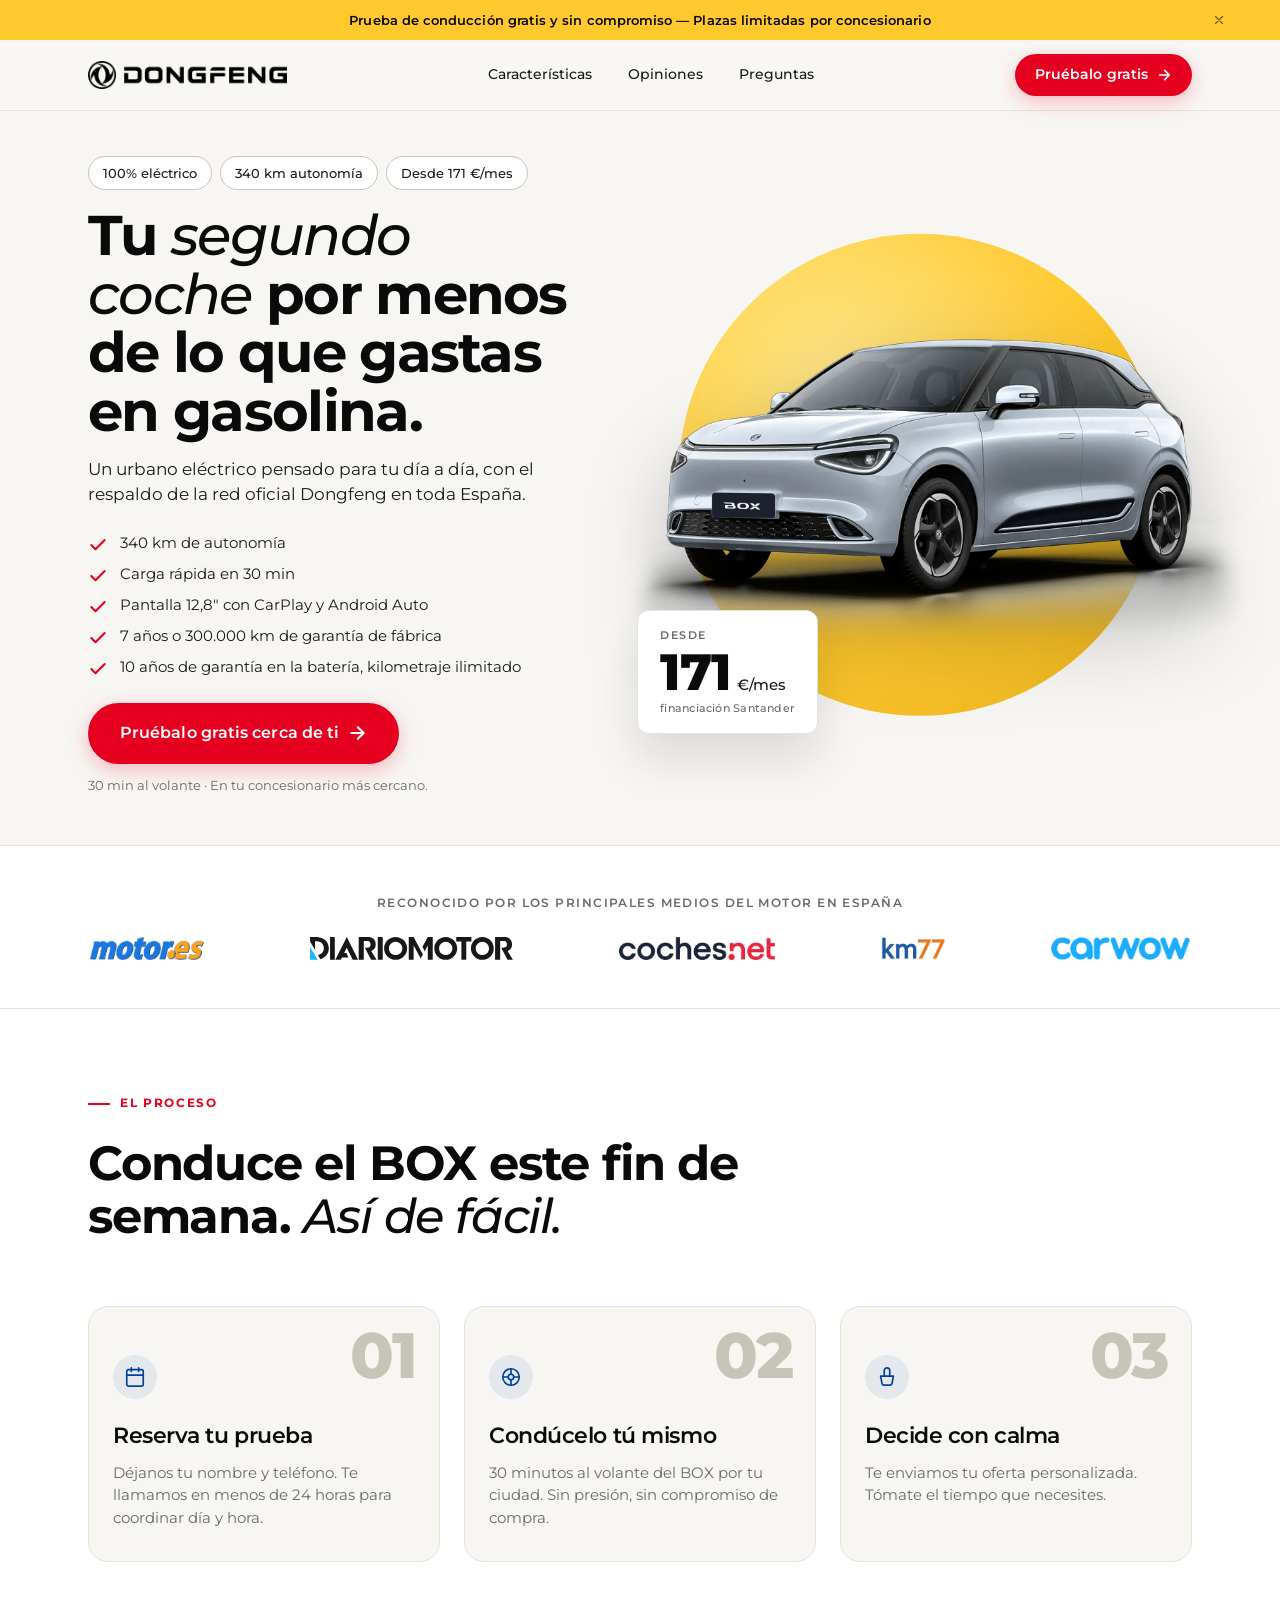
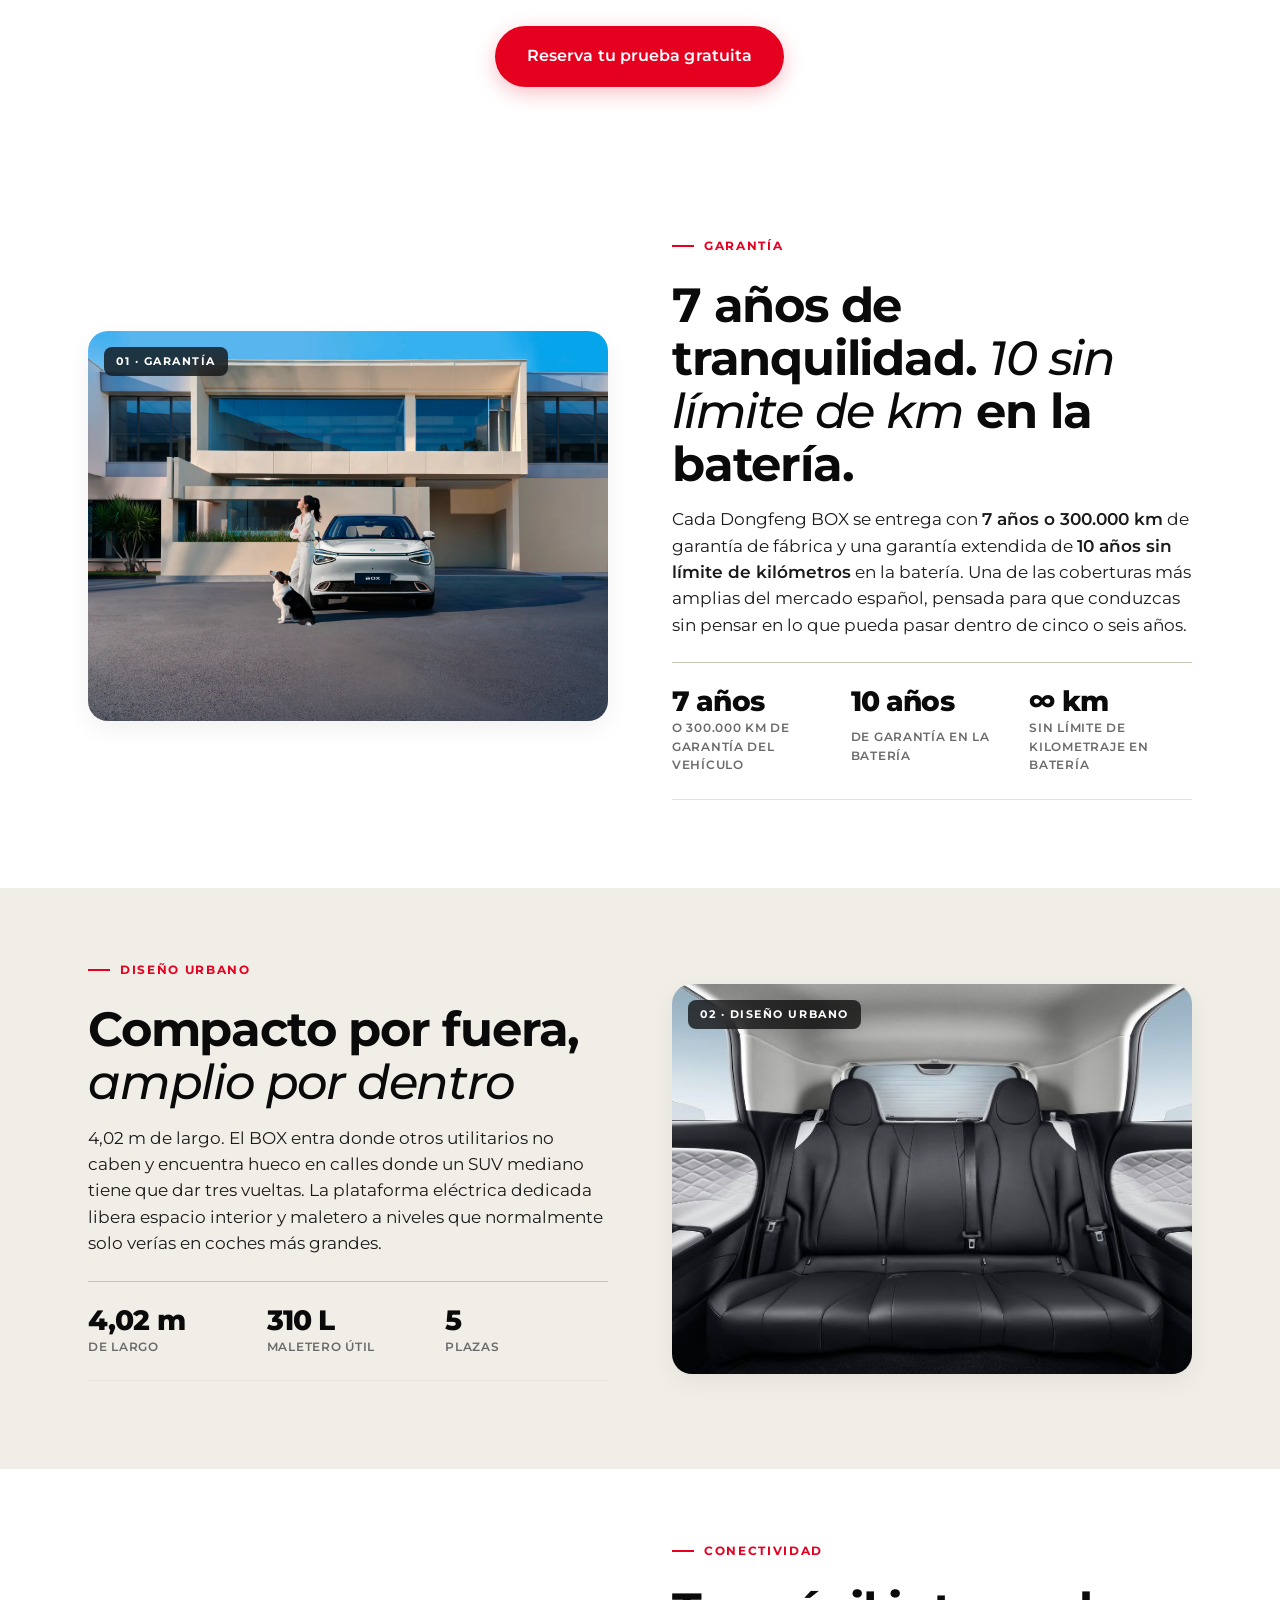
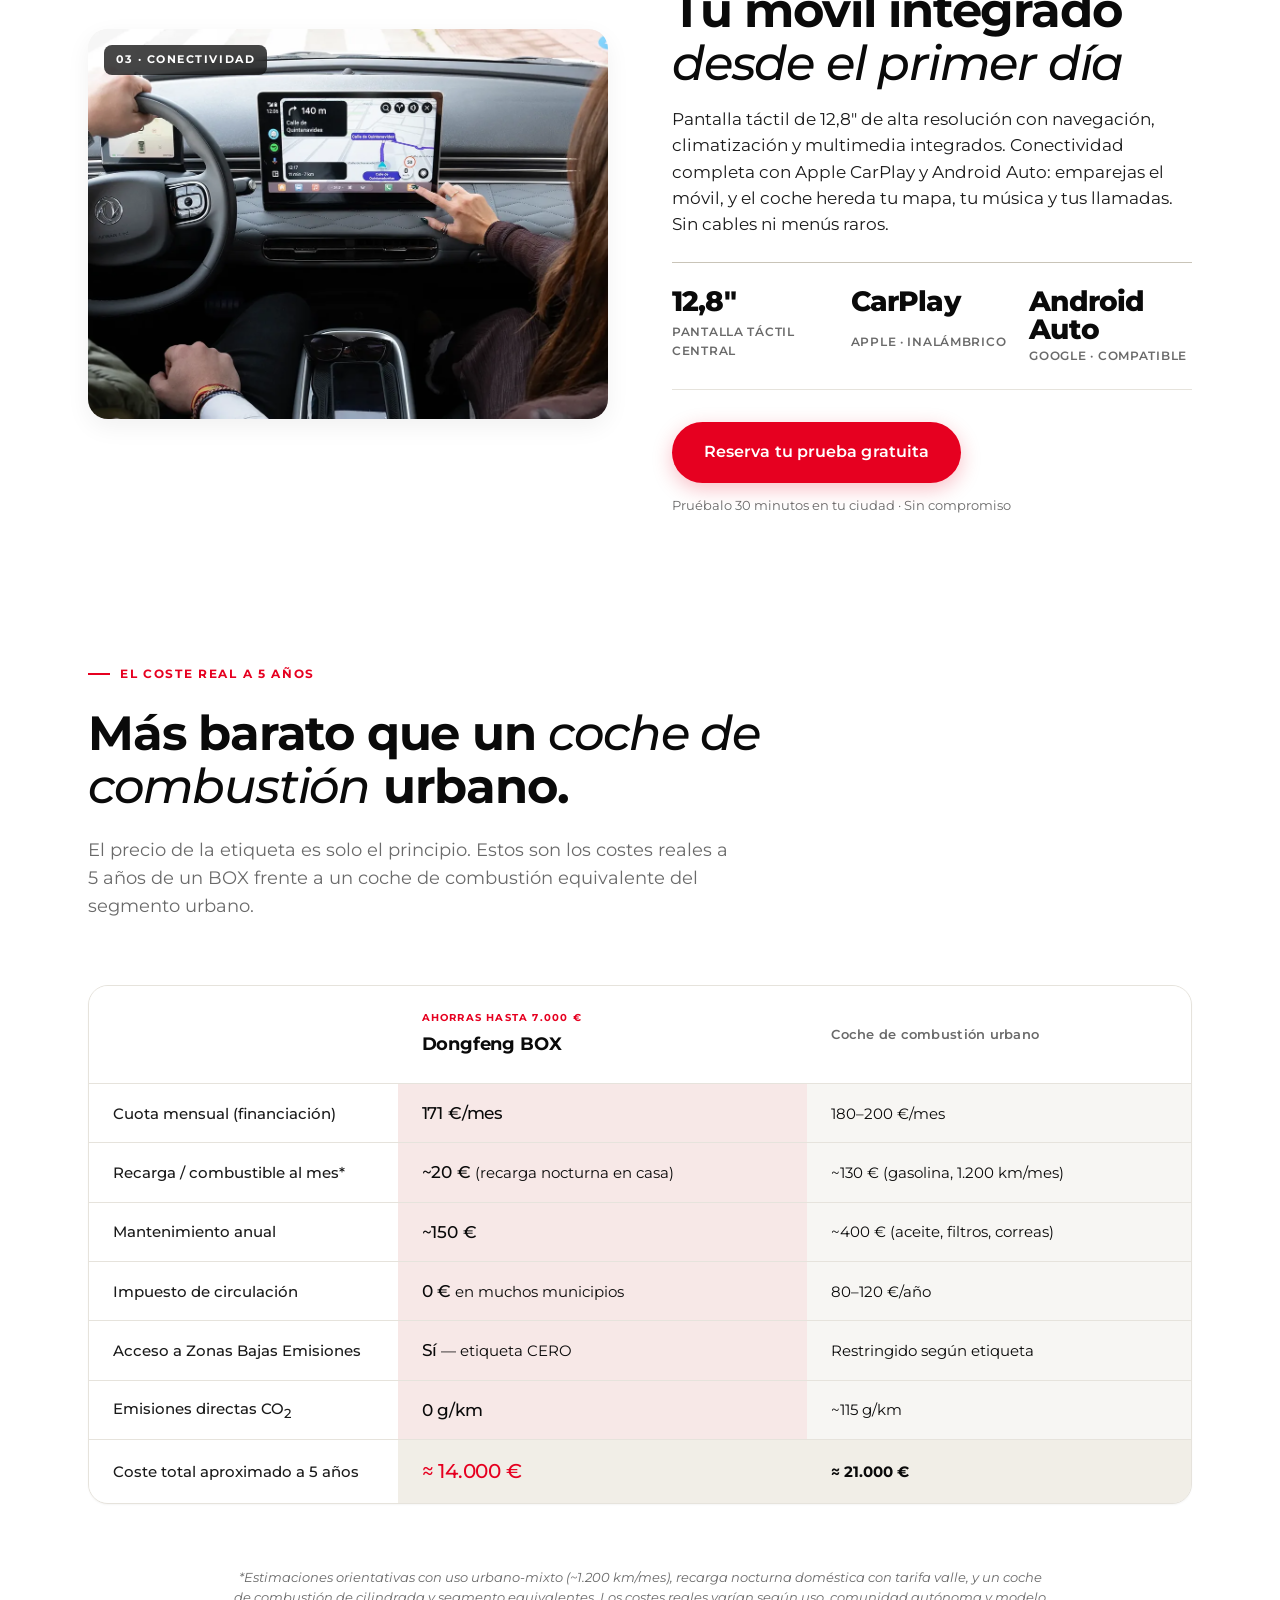
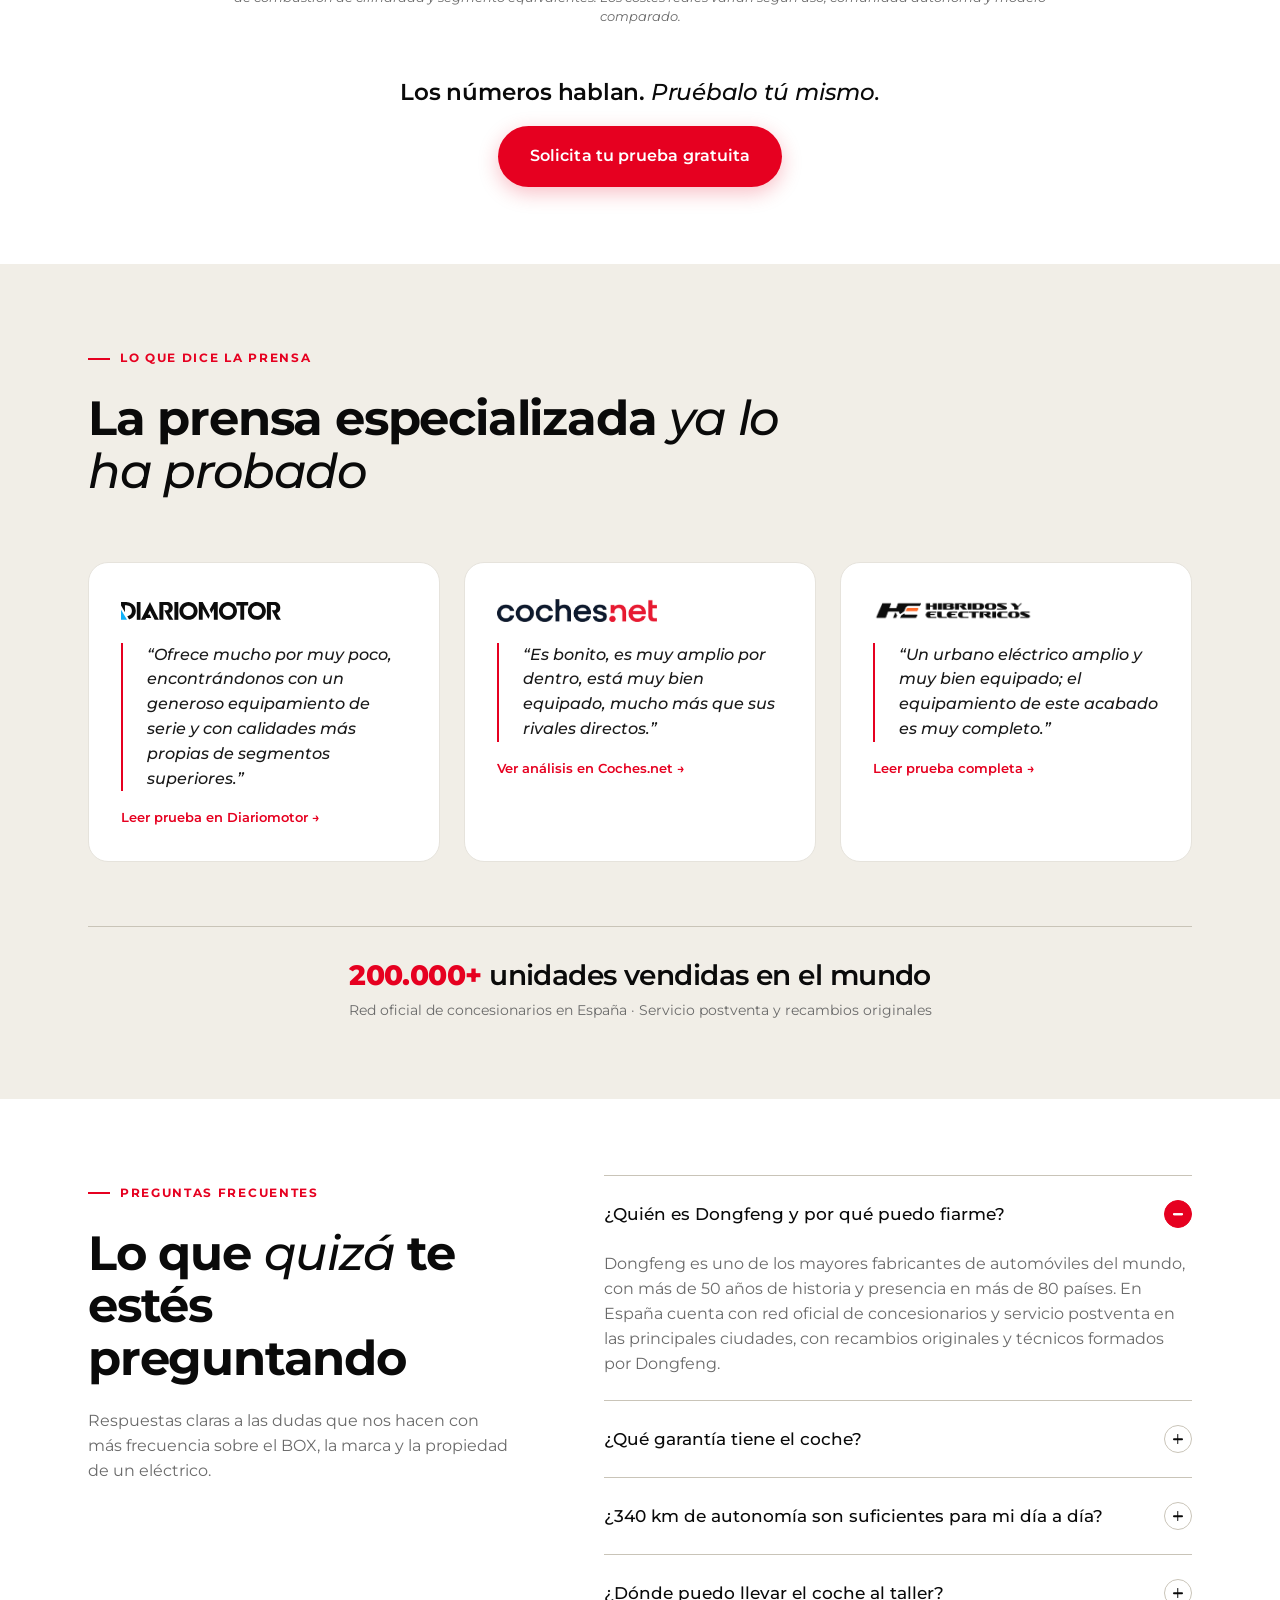
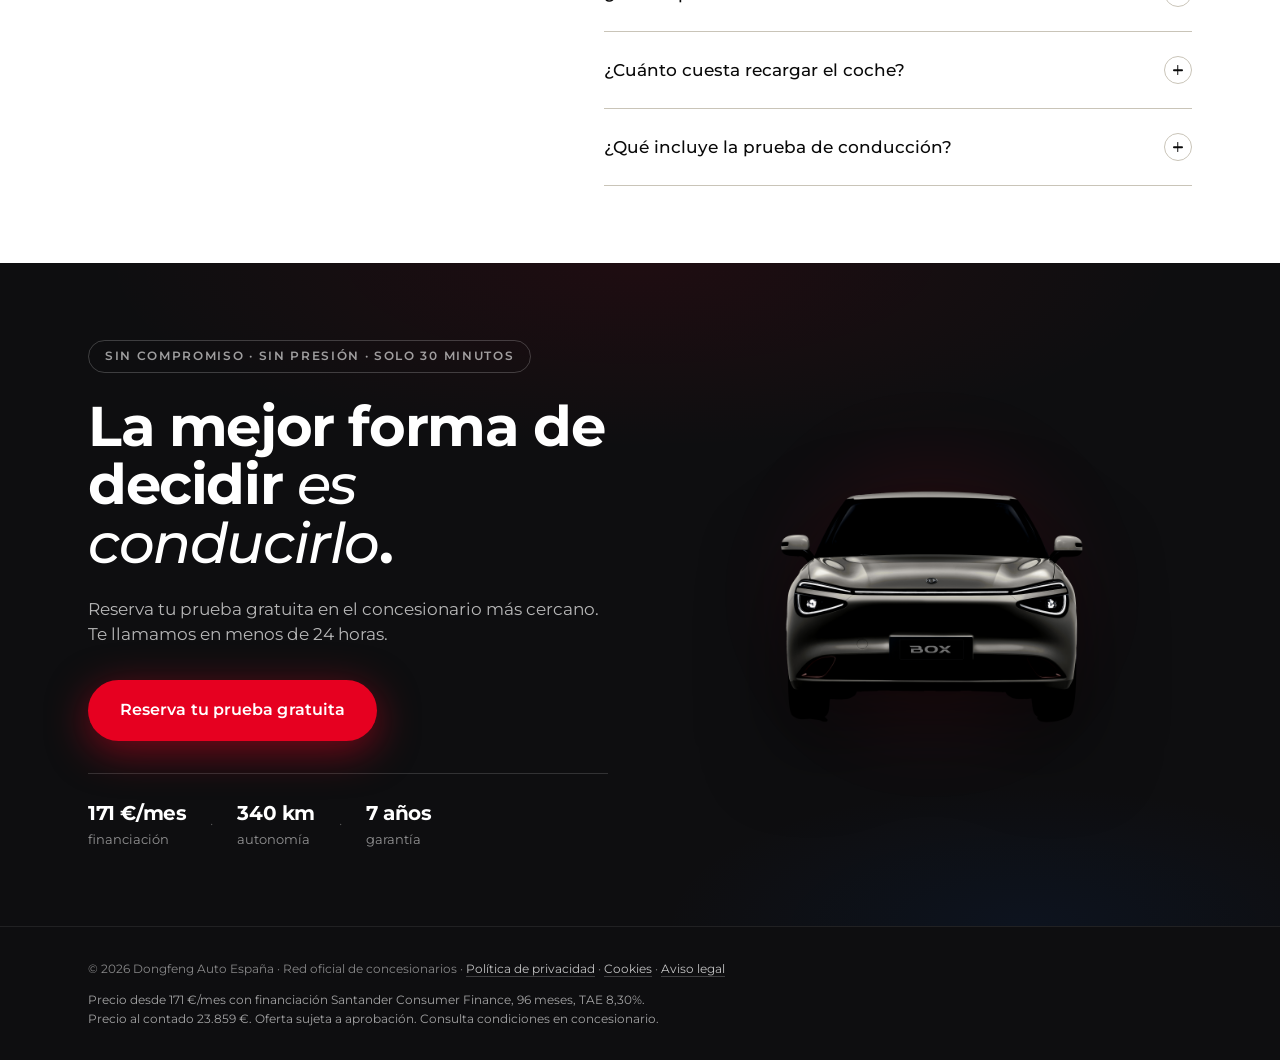
==== commit 69725417: "Quitar las menciones a la sociedad distribuidora en el texto de la landing Peticion del cliente. El " ====
--- a/index.html
+++ b/index.html
@@ -1,20 +1,16 @@
 <!DOCTYPE html>
 <html lang="es">
 <head>
-  <!-- Cookies / consentimiento — CMP de Dongfeng (Rigor CG, mismo token que dongfeng-auto.es).
-       Pinta el banner, fija Consent Mode (ad_storage / analytics_storage) y carga GTM-P5RVP4GS
-       DESPUÉS del consentimiento. No añadir el snippet de GTM a mano: lo inyecta este script. -->
-  <script src="https://cookies.rigorcg.pt/script/?token=8kv23E1tAfMt7ZdsczXalorg"></script>
-
-  <!-- GA4 propio (cuenta PARETO-EXPERTIA) — bloqueado hasta el consentimiento: el CMP
-       reactiva los <script type="text/plain" data-type="..."> al aceptar. No quitar el type. -->
-  <script type="text/plain" data-type="rgcPerformance" src="https://www.googletagmanager.com/gtag/js?id=G-F07MZGYNKE"></script>
-  <script type="text/plain" data-type="rgcPerformance">
-    window.dataLayer = window.dataLayer || [];
-    function gtag(){dataLayer.push(arguments);}
-    gtag('js', new Date());
-    gtag('config', 'G-F07MZGYNKE');   // GA4 — Dongfeng BOX
-  </script>
+  <!-- Google Tag Manager -->
+  <script>(function(w,d,s,l,i){w[l]=w[l]||[];w[l].push({'gtm.start':
+  new Date().getTime(),event:'gtm.js'});var f=d.getElementsByTagName(s)[0],
+  j=d.createElement(s),dl=l!='dataLayer'?'&l='+l:'';j.async=true;j.src=
+  'https://www.googletagmanager.com/gtm.js?id='+i+dl;f.parentNode.insertBefore(j,f);
+  })(window,document,'script','dataLayer','GTM-P5RVP4GS');</script>
+  <!-- End Google Tag Manager -->
+
+  <!-- Google tag (gtag.js) — GA4 propio (cuenta PARETO-EXPERTIA) -->
+  <script async src="https://www.googletagmanager.com/gtag/js?id=G-F07MZGYNKE"></script>
   <script>
     window.dataLayer = window.dataLayer || [];
     function gtag(){dataLayer.push(arguments);}
@@ -26,7 +22,7 @@
   <meta name="viewport" content="width=device-width, initial-scale=1.0">
   <meta name="robots" content="noindex,nofollow">
   <title>Dongfeng BOX · Tu segundo coche eléctrico desde 171 €/mes</title>
-  <meta name="description" content="Dongfeng BOX 100% eléctrico. 340 km de autonomía, 7 años de garantía, desde 171 €/mes. Prueba de conducción gratis y sin compromiso en tu concesionario Salvador Caetano.">
+  <meta name="description" content="Dongfeng BOX 100% eléctrico. 340 km de autonomía, 7 años de garantía, desde 171 €/mes. Prueba de conducción gratis y sin compromiso en tu concesionario oficial Dongfeng.">
 
   <link rel="preconnect" href="https://fonts.googleapis.com">
   <link rel="preconnect" href="https://fonts.gstatic.com" crossorigin>
@@ -35,6 +31,11 @@
   <link rel="stylesheet" href="styles.css">
 </head>
 <body>
+  <!-- Google Tag Manager (noscript) -->
+  <noscript><iframe src="https://www.googletagmanager.com/ns.html?id=GTM-P5RVP4GS"
+  height="0" width="0" style="display:none;visibility:hidden"></iframe></noscript>
+  <!-- End Google Tag Manager (noscript) -->
+
   <!-- 0. TOP BAR -->
   <div class="topbar" id="topbar">
     <p class="topbar__text">
@@ -82,7 +83,7 @@
           </h1>
 
           <p class="hero__sub">
-            Un urbano eléctrico pensado para tu día a día, con el respaldo de Salvador Caetano en toda España.
+            Un urbano eléctrico pensado para tu día a día, con el respaldo de la red oficial Dongfeng en toda España.
           </p>
 
           <ul class="hero__bullets">
@@ -342,7 +343,7 @@
     <!-- 7. SOCIAL PROOF
          ⚠️ CONTENIDO DE MUESTRA
          - Las 3 reseñas de prensa son placeholders. Sustituir por reseñas REALES del Dongfeng BOX publicadas en medios españoles (verificar existencia, citar literal, enlazar al artículo original).
-         - Los 3 testimonios de propietarios son ficticios. Solicitar a Salvador Caetano: testimonios reales con consentimiento de publicación (nombre, ciudad, texto, rating).
+         - Los 3 testimonios de propietarios son ficticios. Solicitar al cliente: testimonios reales con consentimiento de publicación (nombre, ciudad, texto, rating).
          - La cifra "200.000 unidades vendidas" necesita verificación oficial por Dongfeng Global antes de publicar.
     -->
     <section id="opiniones" class="social-proof">
@@ -372,7 +373,7 @@
 
         <div class="social-proof__stat">
           <p class="stat-big"><span>200.000+</span> unidades vendidas en el mundo</p>
-          <p class="stat-small">Distribuido en España por <strong>Salvador Caetano</strong> · 75&nbsp;años de experiencia en automoción</p>
+          <p class="stat-small">Red oficial de concesionarios en España · Servicio postventa y recambios originales</p>
         </div>
       </div>
     </section>
@@ -390,7 +391,7 @@
           <details class="faq-item" name="faq" open>
             <summary class="faq-item__q">¿Quién es Dongfeng y por qué puedo fiarme?<span class="faq-item__icon" aria-hidden="true"></span></summary>
             <div class="faq-item__a">
-              <p>Dongfeng es uno de los mayores fabricantes de automóviles del mundo, con más de 50&nbsp;años de historia y presencia en más de 80&nbsp;países. En España, la distribución y el servicio postventa corren a cargo de <strong>Salvador Caetano</strong>, grupo con más de 75&nbsp;años de experiencia en automoción y concesionarios en todo el país.</p>
+              <p>Dongfeng es uno de los mayores fabricantes de automóviles del mundo, con más de 50&nbsp;años de historia y presencia en más de 80&nbsp;países. En España cuenta con red oficial de concesionarios y servicio postventa en las principales ciudades, con recambios originales y técnicos formados por Dongfeng.</p>
             </div>
           </details>
           <details class="faq-item" name="faq">
@@ -454,7 +455,7 @@
   <footer class="site-footer">
     <div class="container site-footer__inner">
       <p class="site-footer__legal">
-        © 2026 Dongfeng Auto España · Distribuido por Salvador Caetano · <a href="https://formulario.dongfeng-auto.es/politica-privacidad" target="_blank" rel="noopener">Política de privacidad</a> · <a href="#" class="js-rgc-open-cookies-settings">Cookies</a> · <a href="#">Aviso legal</a>
+        © 2026 Dongfeng Auto España · Red oficial de concesionarios · <a href="#">Política de privacidad</a> · <a href="#">Cookies</a> · <a href="#">Aviso legal</a>
       </p>
       <p class="site-footer__finance">Precio desde 171&nbsp;€/mes con financiación Santander Consumer Finance, 96&nbsp;meses, TAE&nbsp;8,30%. Precio al contado 23.859&nbsp;€. Oferta sujeta a aprobación. Consulta condiciones en concesionario.</p>
     </div>
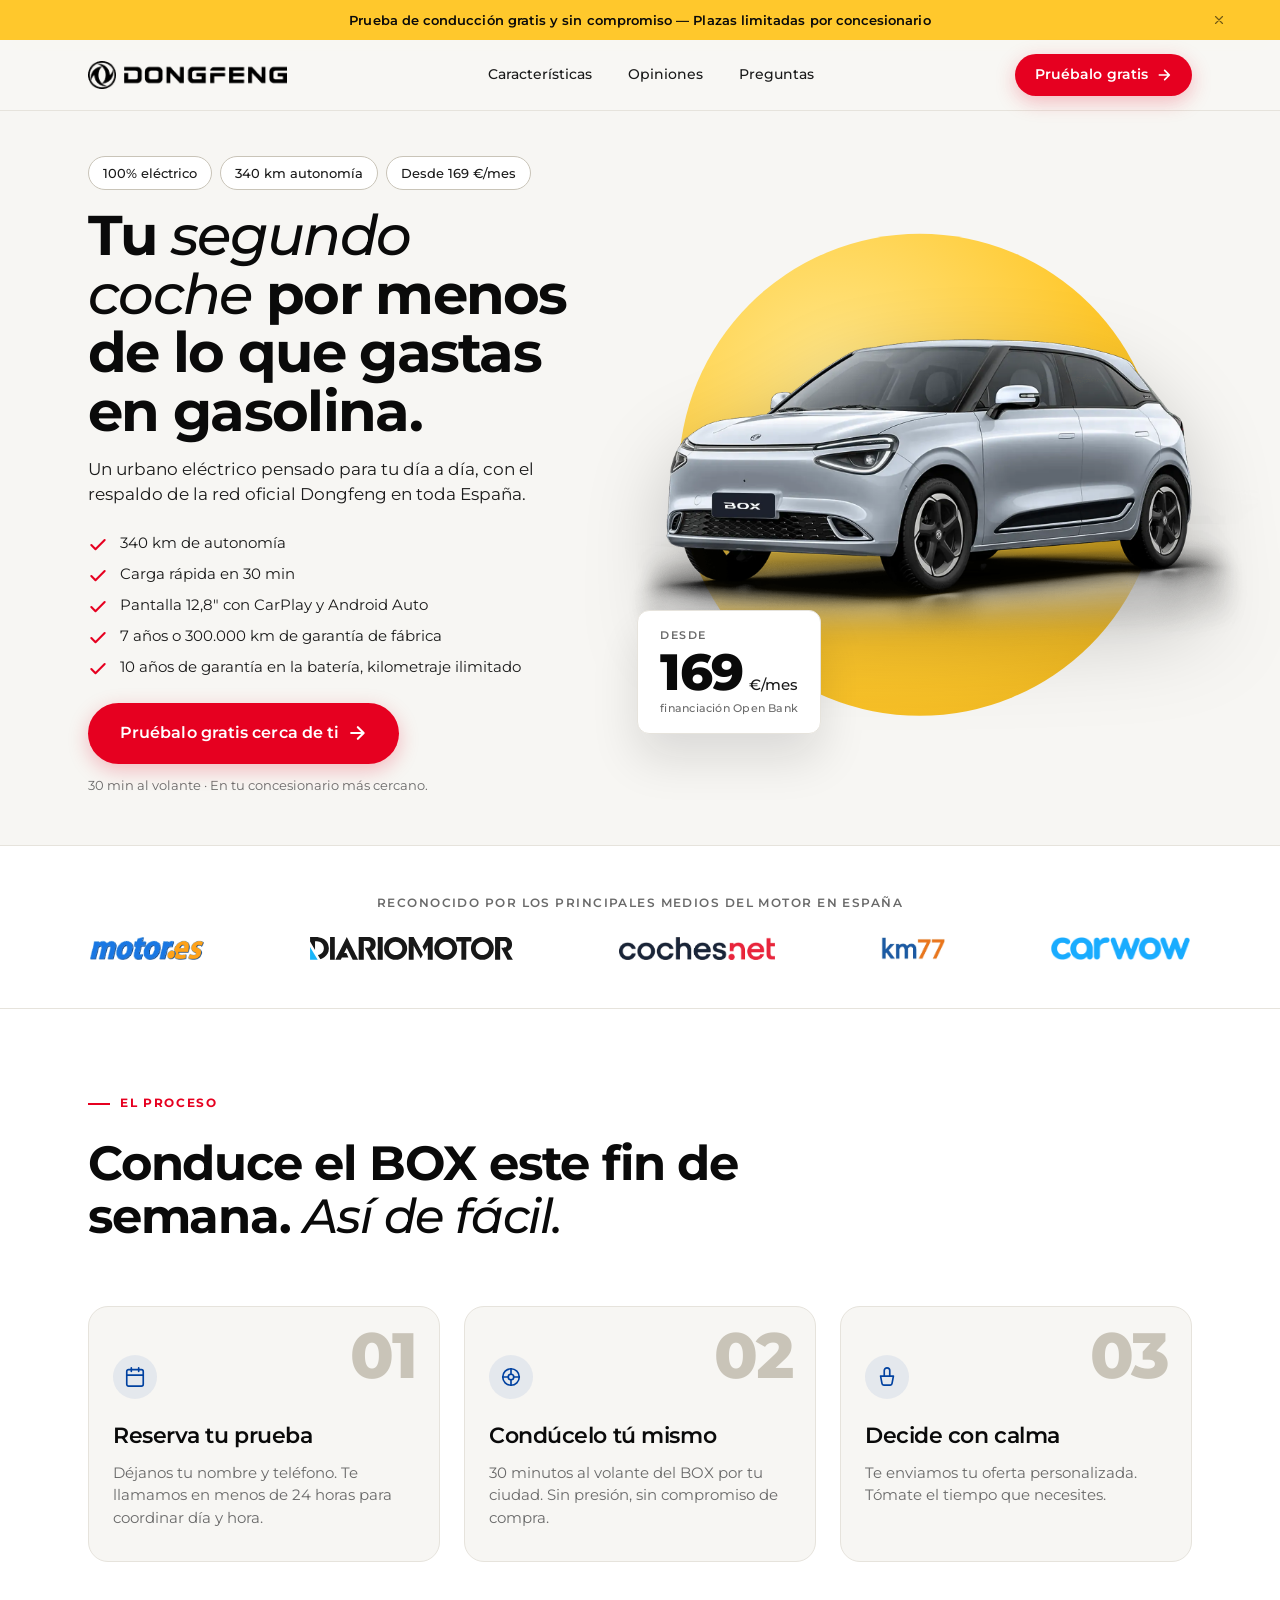
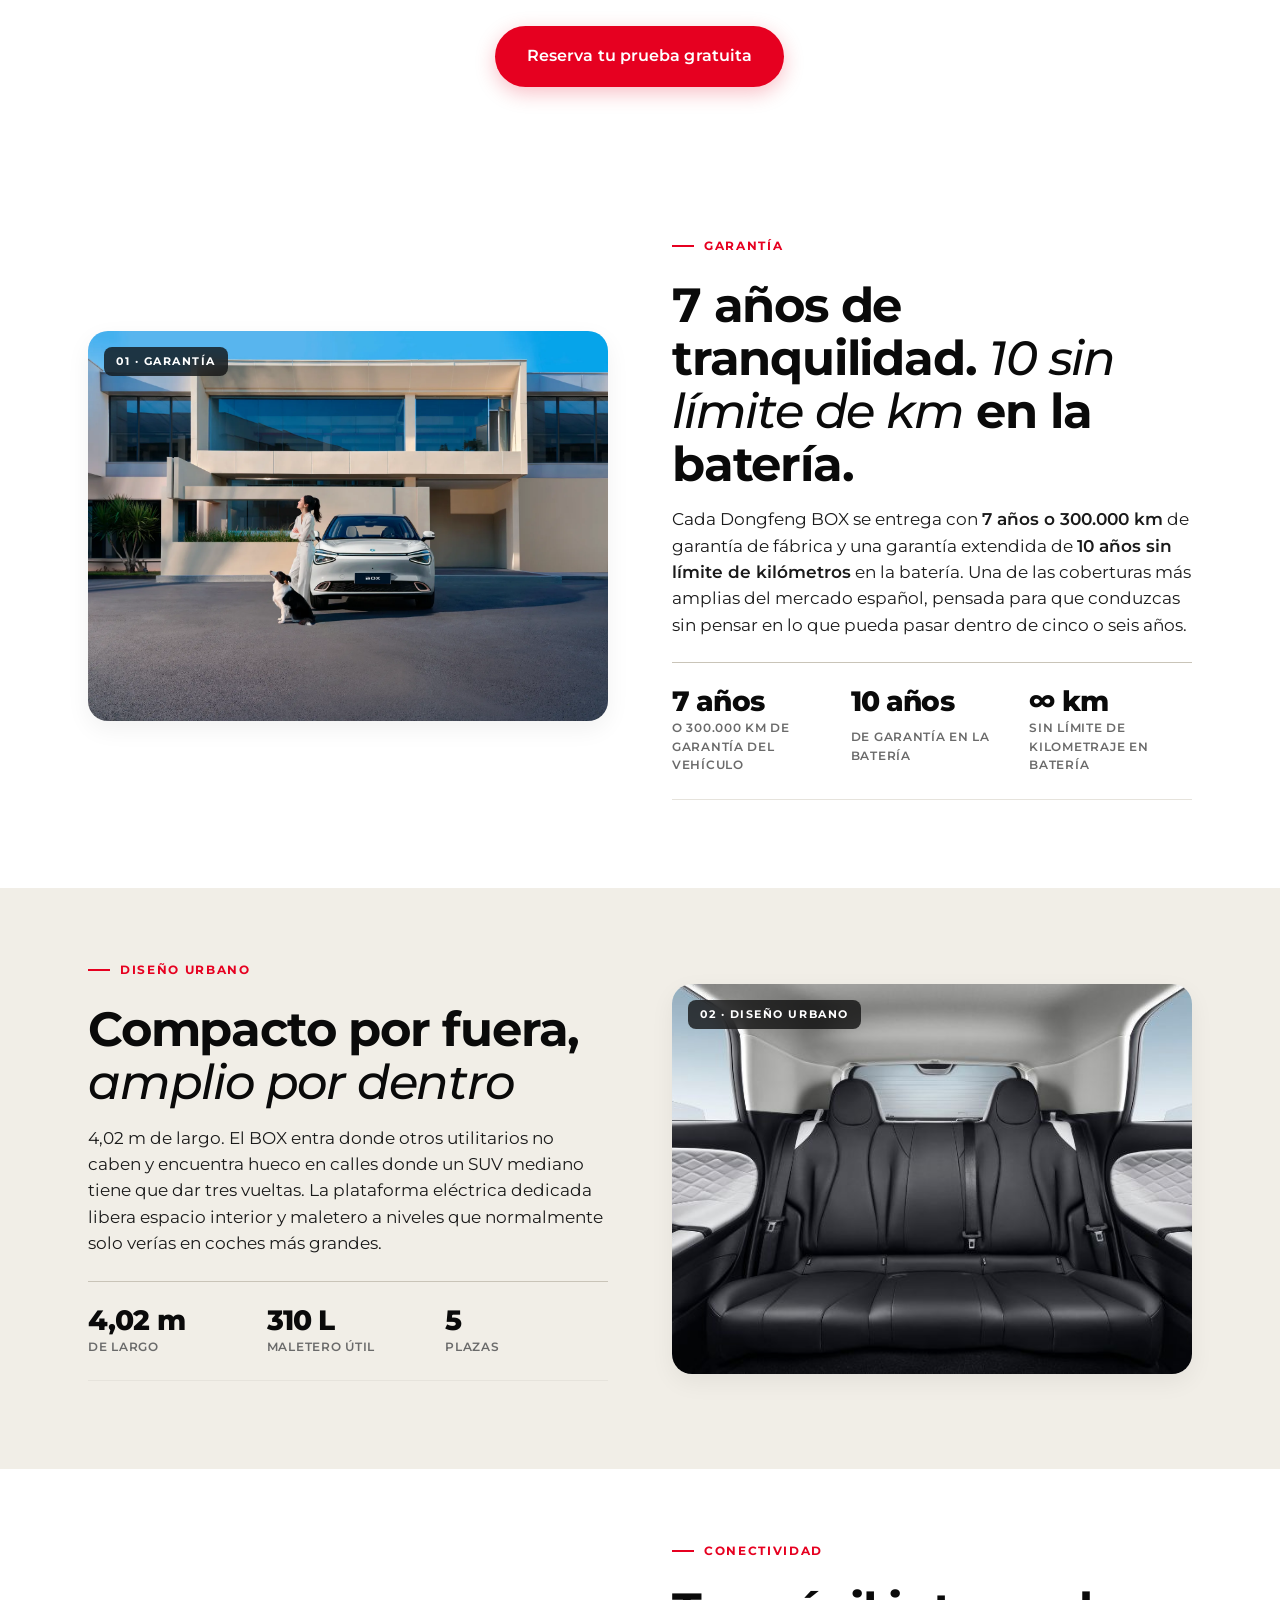
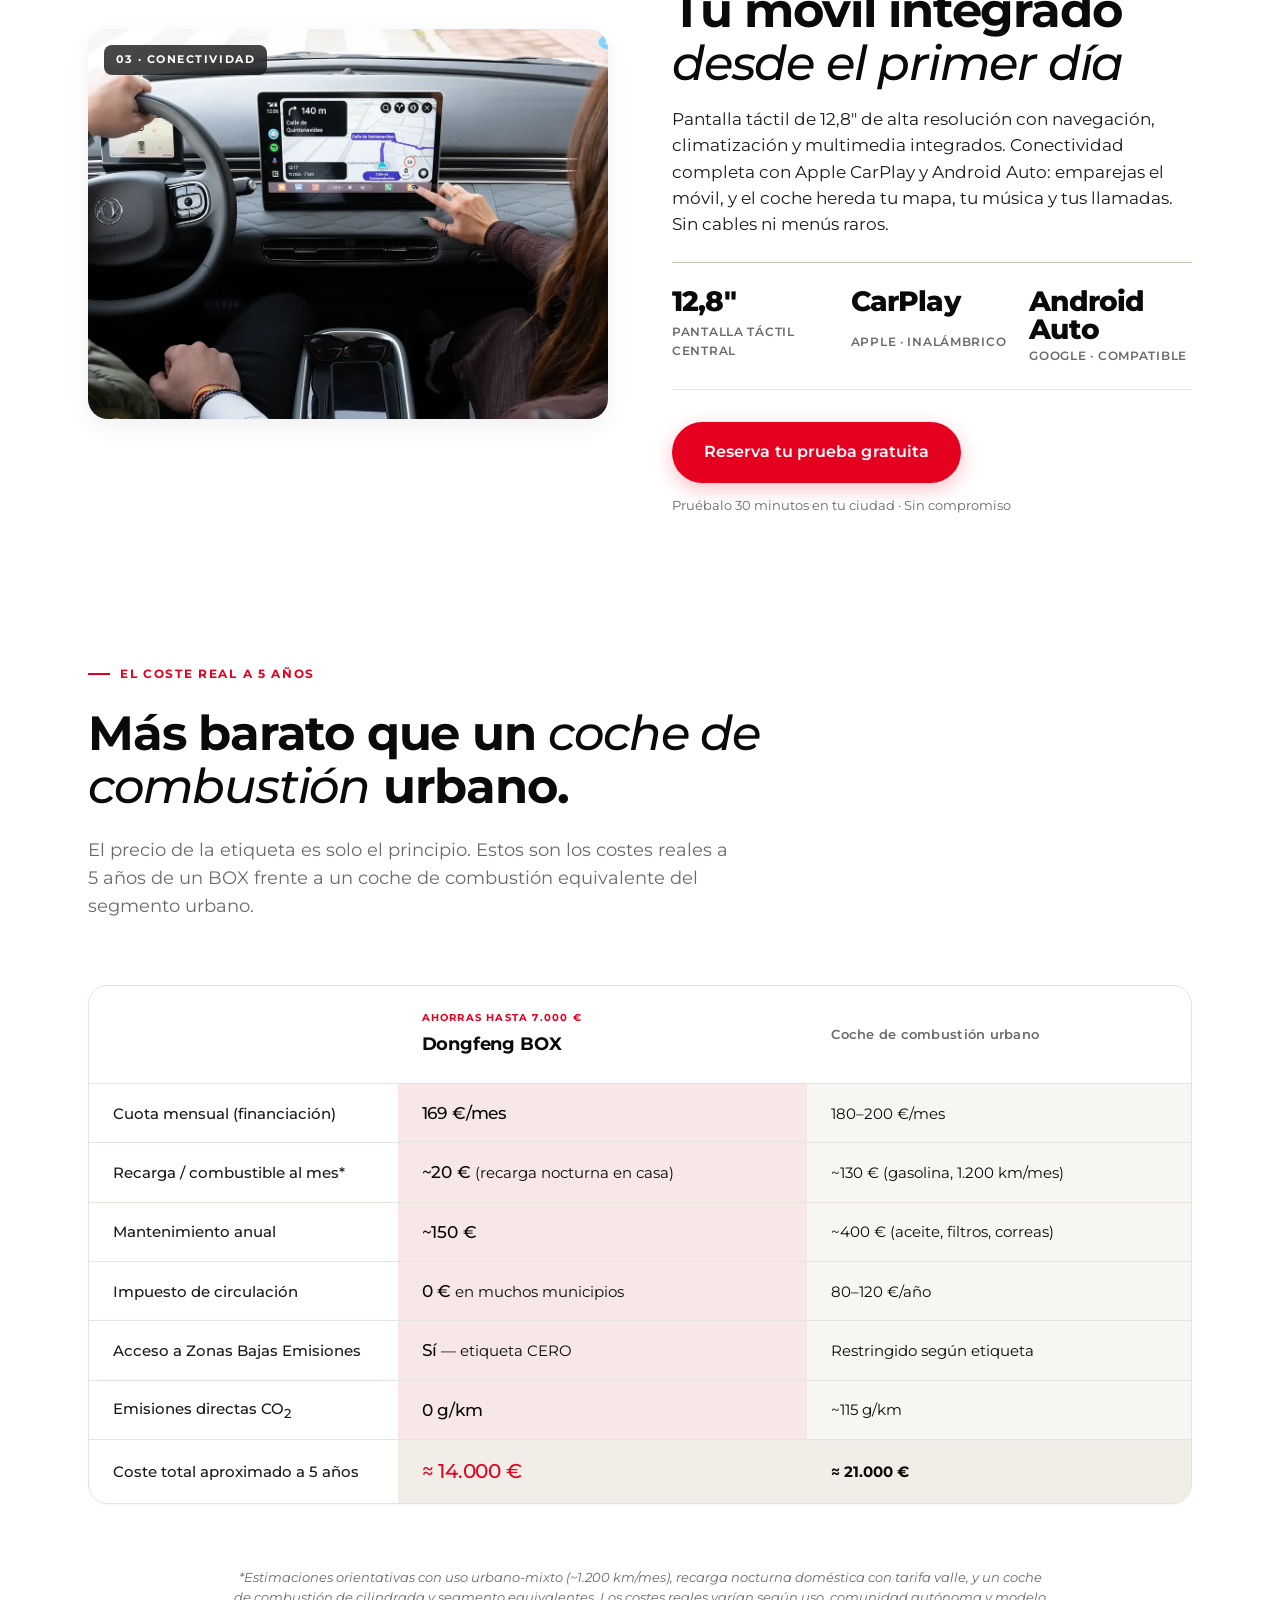
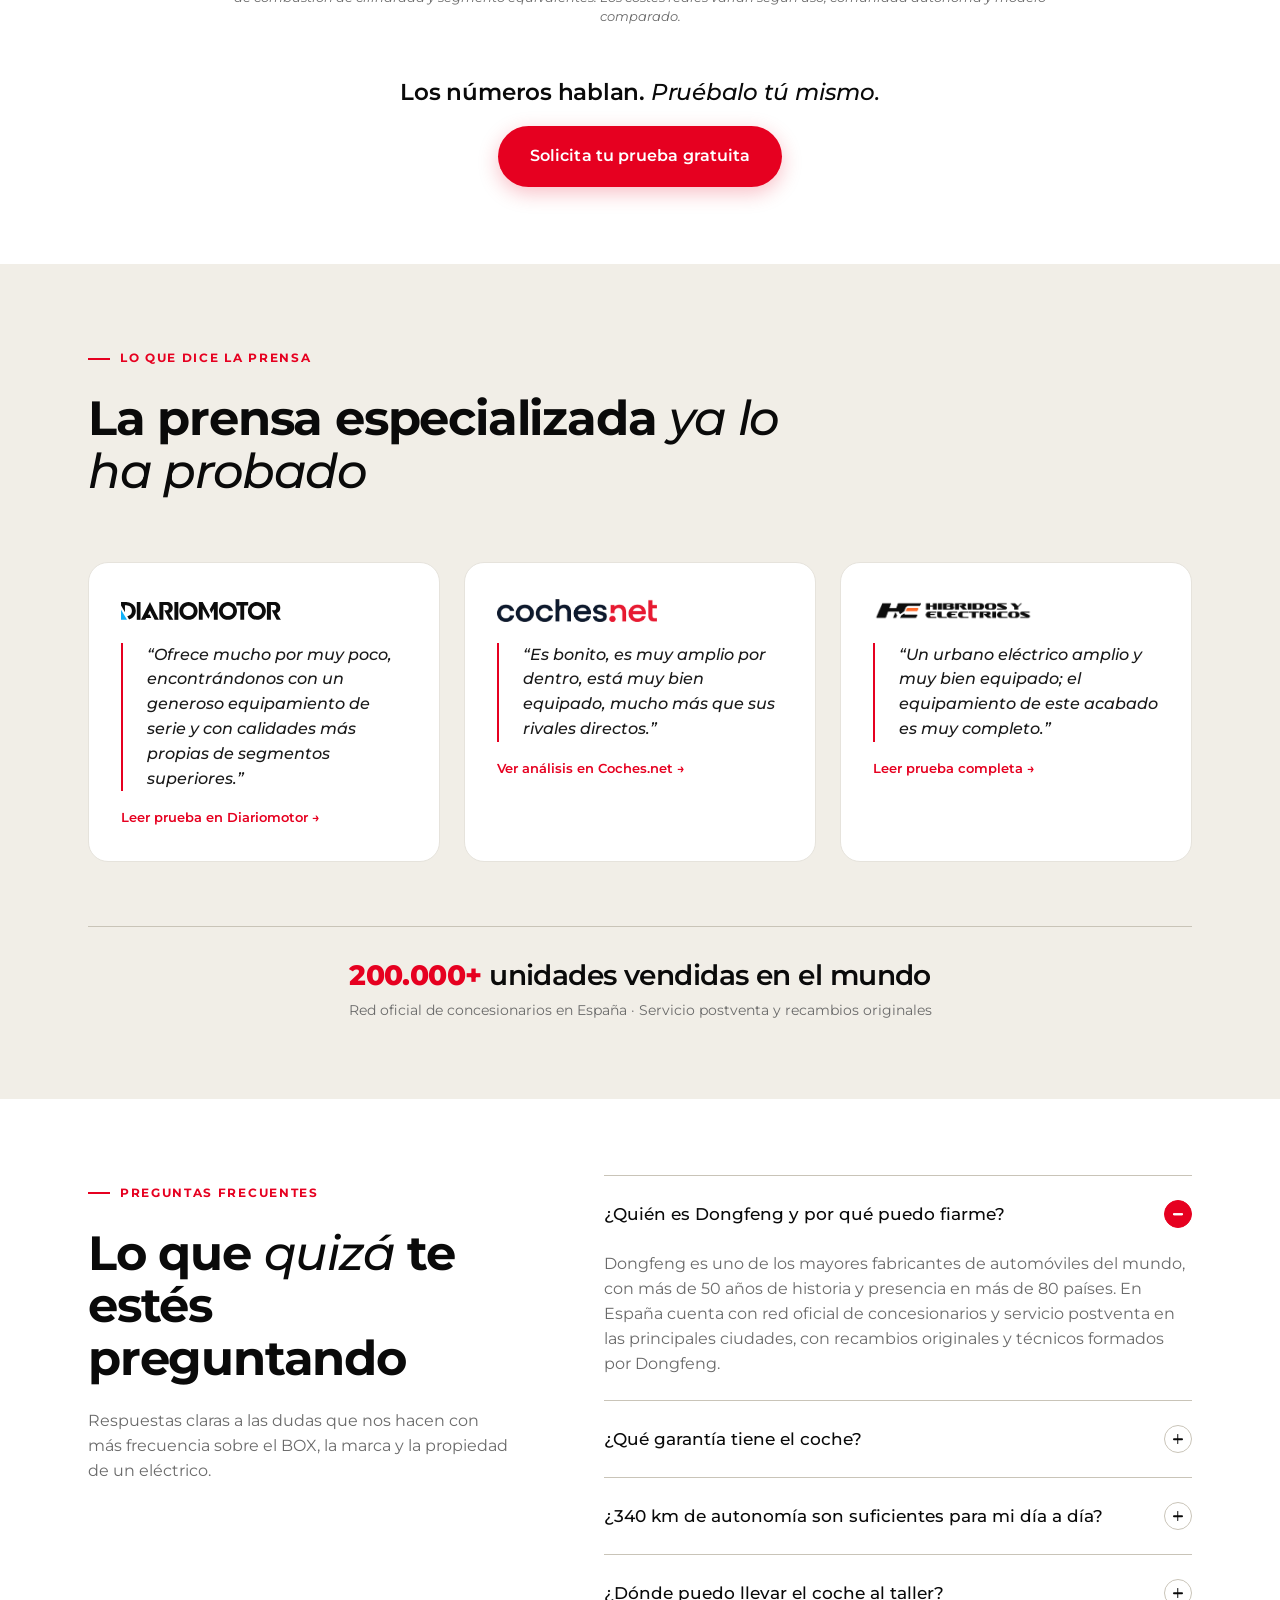
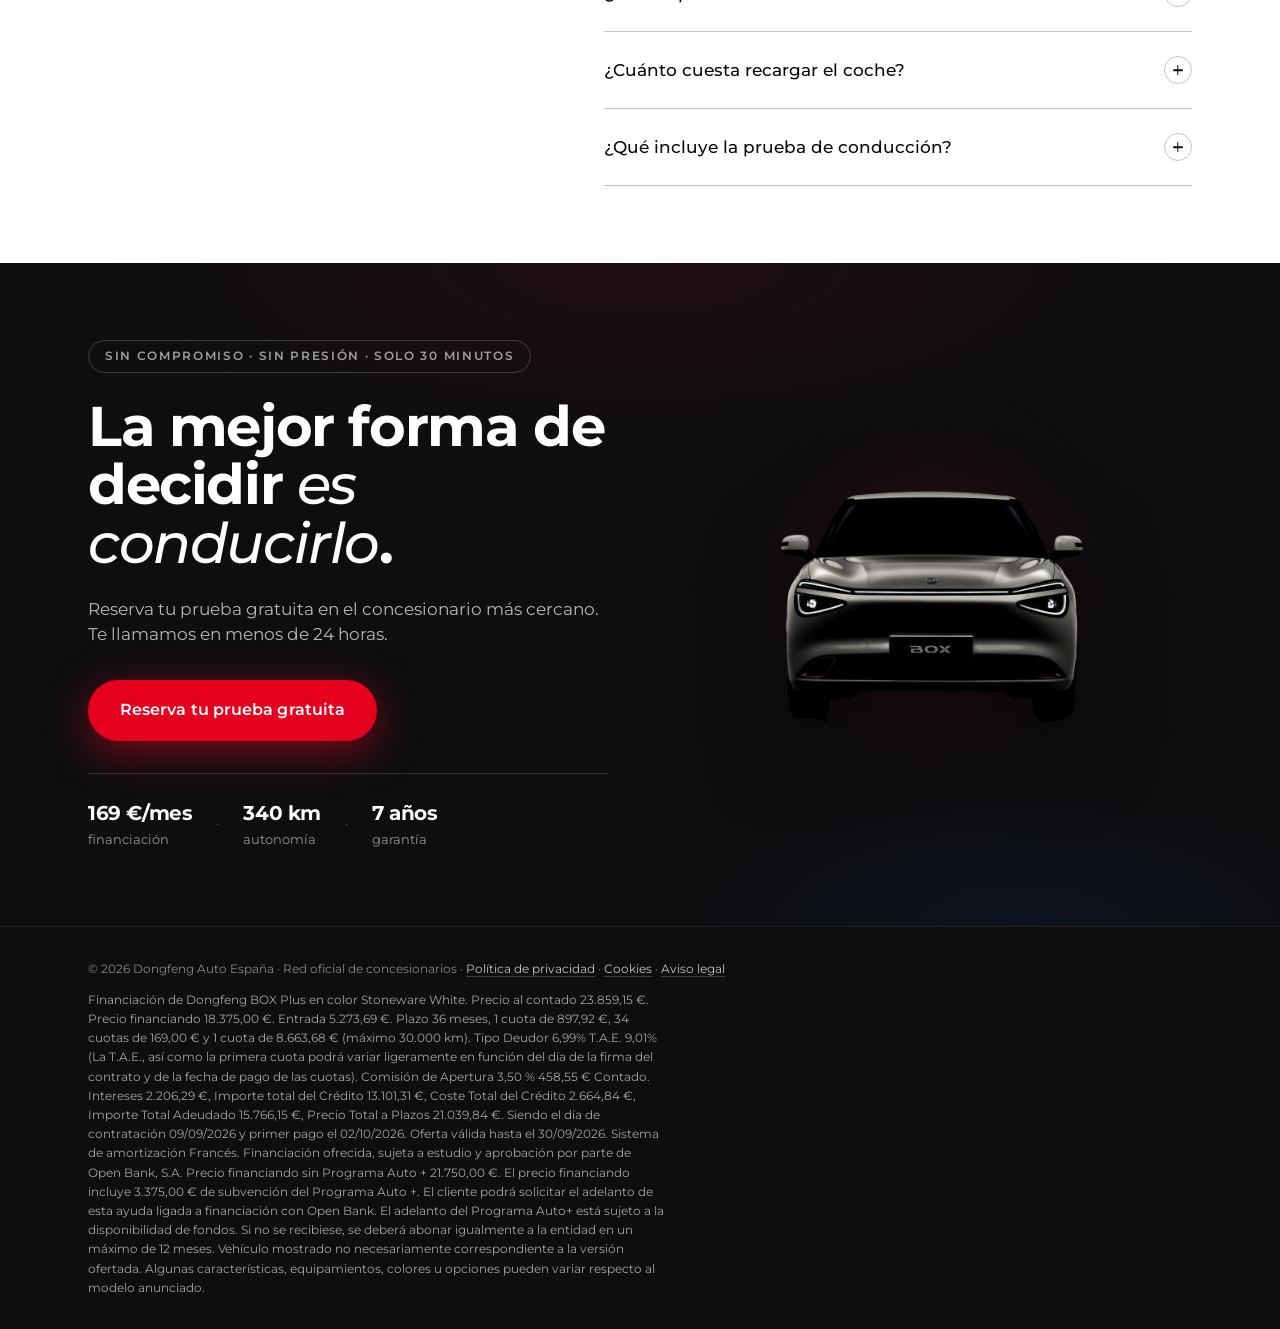
==== commit 49d0c467: "Septiembre: financiación Open Bank a 36 meses, 169 EUR/mes y legal nuevo" ====
--- a/index.html
+++ b/index.html
@@ -1,16 +1,14 @@
 <!DOCTYPE html>
 <html lang="es">
 <head>
-  <!-- Google Tag Manager -->
-  <script>(function(w,d,s,l,i){w[l]=w[l]||[];w[l].push({'gtm.start':
-  new Date().getTime(),event:'gtm.js'});var f=d.getElementsByTagName(s)[0],
-  j=d.createElement(s),dl=l!='dataLayer'?'&l='+l:'';j.async=true;j.src=
-  'https://www.googletagmanager.com/gtm.js?id='+i+dl;f.parentNode.insertBefore(j,f);
-  })(window,document,'script','dataLayer','GTM-P5RVP4GS');</script>
-  <!-- End Google Tag Manager -->
-
-  <!-- Google tag (gtag.js) — GA4 propio (cuenta PARETO-EXPERTIA) -->
-  <script async src="https://www.googletagmanager.com/gtag/js?id=G-F07MZGYNKE"></script>
+  <!-- Cookies / consentimiento — CMP de Dongfeng (Rigor CG, token propio de BOX).
+       Pinta el banner, fija Consent Mode y carga GTM-P5RVP4GS él mismo.
+       No añadir el snippet de GTM a mano: lo inyecta este script. -->
+  <script src="https://cookies.rigorcg.pt/script/?token=yREvAlGiFoIMswtOsaYSB3fy"></script>
+
+  <!-- GA4 propio (cuenta PARETO-EXPERTIA) — gtag.js bloqueado hasta aceptar: el CMP reactiva
+       los <script type="text/plain" data-type="..."> de la categoría aceptada. No quitar el type. -->
+  <script type="text/plain" data-type="rgcPerformance" src="https://www.googletagmanager.com/gtag/js?id=G-F07MZGYNKE"></script>
   <script>
     window.dataLayer = window.dataLayer || [];
     function gtag(){dataLayer.push(arguments);}
@@ -21,8 +19,8 @@
   <meta charset="UTF-8">
   <meta name="viewport" content="width=device-width, initial-scale=1.0">
   <meta name="robots" content="noindex,nofollow">
-  <title>Dongfeng BOX · Tu segundo coche eléctrico desde 171 €/mes</title>
-  <meta name="description" content="Dongfeng BOX 100% eléctrico. 340 km de autonomía, 7 años de garantía, desde 171 €/mes. Prueba de conducción gratis y sin compromiso en tu concesionario oficial Dongfeng.">
+  <title>Dongfeng BOX · Tu segundo coche eléctrico desde 169 €/mes</title>
+  <meta name="description" content="Dongfeng BOX 100% eléctrico. 340 km de autonomía, 7 años de garantía, desde 169 €/mes. Prueba de conducción gratis y sin compromiso en tu concesionario oficial Dongfeng.">
 
   <link rel="preconnect" href="https://fonts.googleapis.com">
   <link rel="preconnect" href="https://fonts.gstatic.com" crossorigin>
@@ -31,11 +29,6 @@
   <link rel="stylesheet" href="styles.css">
 </head>
 <body>
-  <!-- Google Tag Manager (noscript) -->
-  <noscript><iframe src="https://www.googletagmanager.com/ns.html?id=GTM-P5RVP4GS"
-  height="0" width="0" style="display:none;visibility:hidden"></iframe></noscript>
-  <!-- End Google Tag Manager (noscript) -->
-
   <!-- 0. TOP BAR -->
   <div class="topbar" id="topbar">
     <p class="topbar__text">
@@ -75,7 +68,7 @@
           <div class="hero__kicker" aria-label="Especificaciones principales">
             <span class="chip">100% eléctrico</span>
             <span class="chip">340 km autonomía</span>
-            <span class="chip">Desde 171 €/mes</span>
+            <span class="chip">Desde 169 €/mes</span>
           </div>
 
           <h1 class="hero__h1">
@@ -106,8 +99,8 @@
         <div class="hero__visual">
           <div class="hero__price-tag">
             <span class="hero__price-label">Desde</span>
-            <span class="hero__price-number">171<span class="hero__price-unit">€/mes</span></span>
-            <span class="hero__price-foot">financiación Santander</span>
+            <span class="hero__price-number">169<span class="hero__price-unit">€/mes</span></span>
+            <span class="hero__price-foot">financiación Open Bank</span>
           </div>
           <img src="assets/hero.webp" alt="Dongfeng BOX 100% eléctrico en color gris plata, vista 3/4 frontal" class="hero__image" width="800" height="520" fetchpriority="high">
         </div>
@@ -294,7 +287,7 @@
             <tbody>
               <tr>
                 <th scope="row">Cuota mensual (financiación)</th>
-                <td class="compare-table__winner"><strong>171&nbsp;€/mes</strong></td>
+                <td class="compare-table__winner"><strong>169&nbsp;€/mes</strong></td>
                 <td>180–200&nbsp;€/mes</td>
               </tr>
               <tr>
@@ -437,7 +430,7 @@
           <p class="cta-final__sub">Reserva tu prueba gratuita en el concesionario más cercano. Te llamamos en menos de 24&nbsp;horas.</p>
           <button class="btn btn--primary btn--lg" data-open-modal>Reserva tu prueba gratuita</button>
           <p class="cta-final__stats">
-            <span><strong>171&nbsp;€/mes</strong><br>financiación</span>
+            <span><strong>169&nbsp;€/mes</strong><br>financiación</span>
             <span class="cta-final__sep">·</span>
             <span><strong>340&nbsp;km</strong><br>autonomía</span>
             <span class="cta-final__sep">·</span>
@@ -455,9 +448,9 @@
   <footer class="site-footer">
     <div class="container site-footer__inner">
       <p class="site-footer__legal">
-        © 2026 Dongfeng Auto España · Red oficial de concesionarios · <a href="#">Política de privacidad</a> · <a href="#">Cookies</a> · <a href="#">Aviso legal</a>
+        © 2026 Dongfeng Auto España · Red oficial de concesionarios · <a href="https://formulario.dongfeng-auto.es/politica-privacidad" target="_blank" rel="noopener">Política de privacidad</a> · <a href="#" class="js-rgc-open-cookies-settings">Cookies</a> · <a href="#">Aviso legal</a>
       </p>
-      <p class="site-footer__finance">Precio desde 171&nbsp;€/mes con financiación Santander Consumer Finance, 96&nbsp;meses, TAE&nbsp;8,30%. Precio al contado 23.859&nbsp;€. Oferta sujeta a aprobación. Consulta condiciones en concesionario.</p>
+      <p class="site-footer__finance">Financiación de Dongfeng BOX Plus en color Stoneware White. Precio al contado 23.859,15&nbsp;€. Precio financiando 18.375,00&nbsp;€. Entrada 5.273,69&nbsp;€. Plazo 36&nbsp;meses, 1 cuota de 897,92&nbsp;€, 34 cuotas de 169,00&nbsp;€ y 1 cuota de 8.663,68&nbsp;€ (máximo 30.000&nbsp;km). Tipo Deudor 6,99% T.A.E. 9,01% (La T.A.E., así como la primera cuota podrá variar ligeramente en función del día de la firma del contrato y de la fecha de pago de las cuotas). Comisión de Apertura 3,50 % 458,55&nbsp;€ Contado. Intereses 2.206,29&nbsp;€, Importe total del Crédito 13.101,31&nbsp;€, Coste Total del Crédito 2.664,84&nbsp;€, Importe Total Adeudado 15.766,15&nbsp;€, Precio Total a Plazos 21.039,84&nbsp;€. Siendo el día de contratación 09/09/2026 y primer pago el 02/10/2026. Oferta válida hasta el 30/09/2026. Sistema de amortización Francés. Financiación ofrecida, sujeta a estudio y aprobación por parte de Open Bank, S.A. Precio financiando sin Programa Auto + 21.750,00&nbsp;€. El precio financiando incluye 3.375,00&nbsp;€ de subvención del Programa Auto +. El cliente podrá solicitar el adelanto de esta ayuda ligada a financiación con Open Bank. El adelanto del Programa Auto+ está sujeto a la disponibilidad de fondos. Si no se recibiese, se deberá abonar igualmente a la entidad en un máximo de 12&nbsp;meses. Vehículo mostrado no necesariamente correspondiente a la versión ofertada. Algunas características, equipamientos, colores u opciones pueden variar respecto al modelo anunciado.</p>
     </div>
   </footer>
 
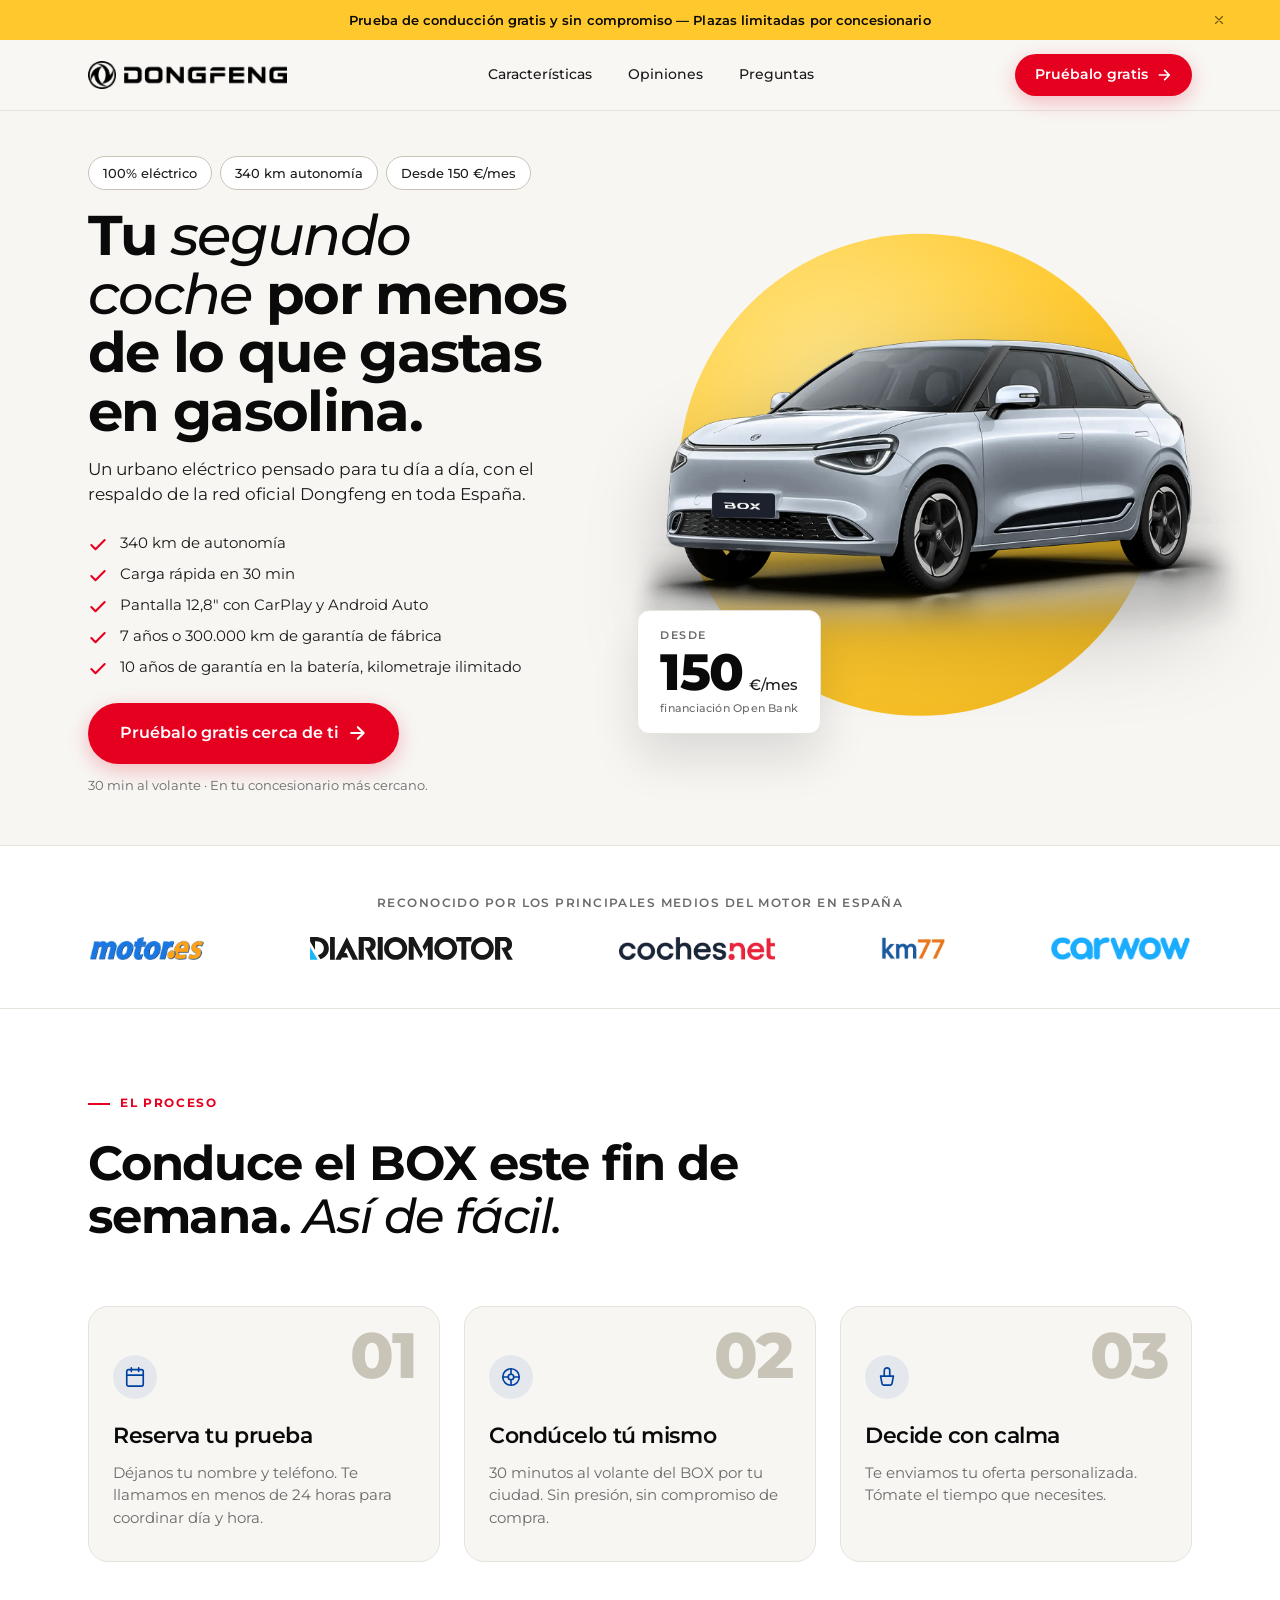
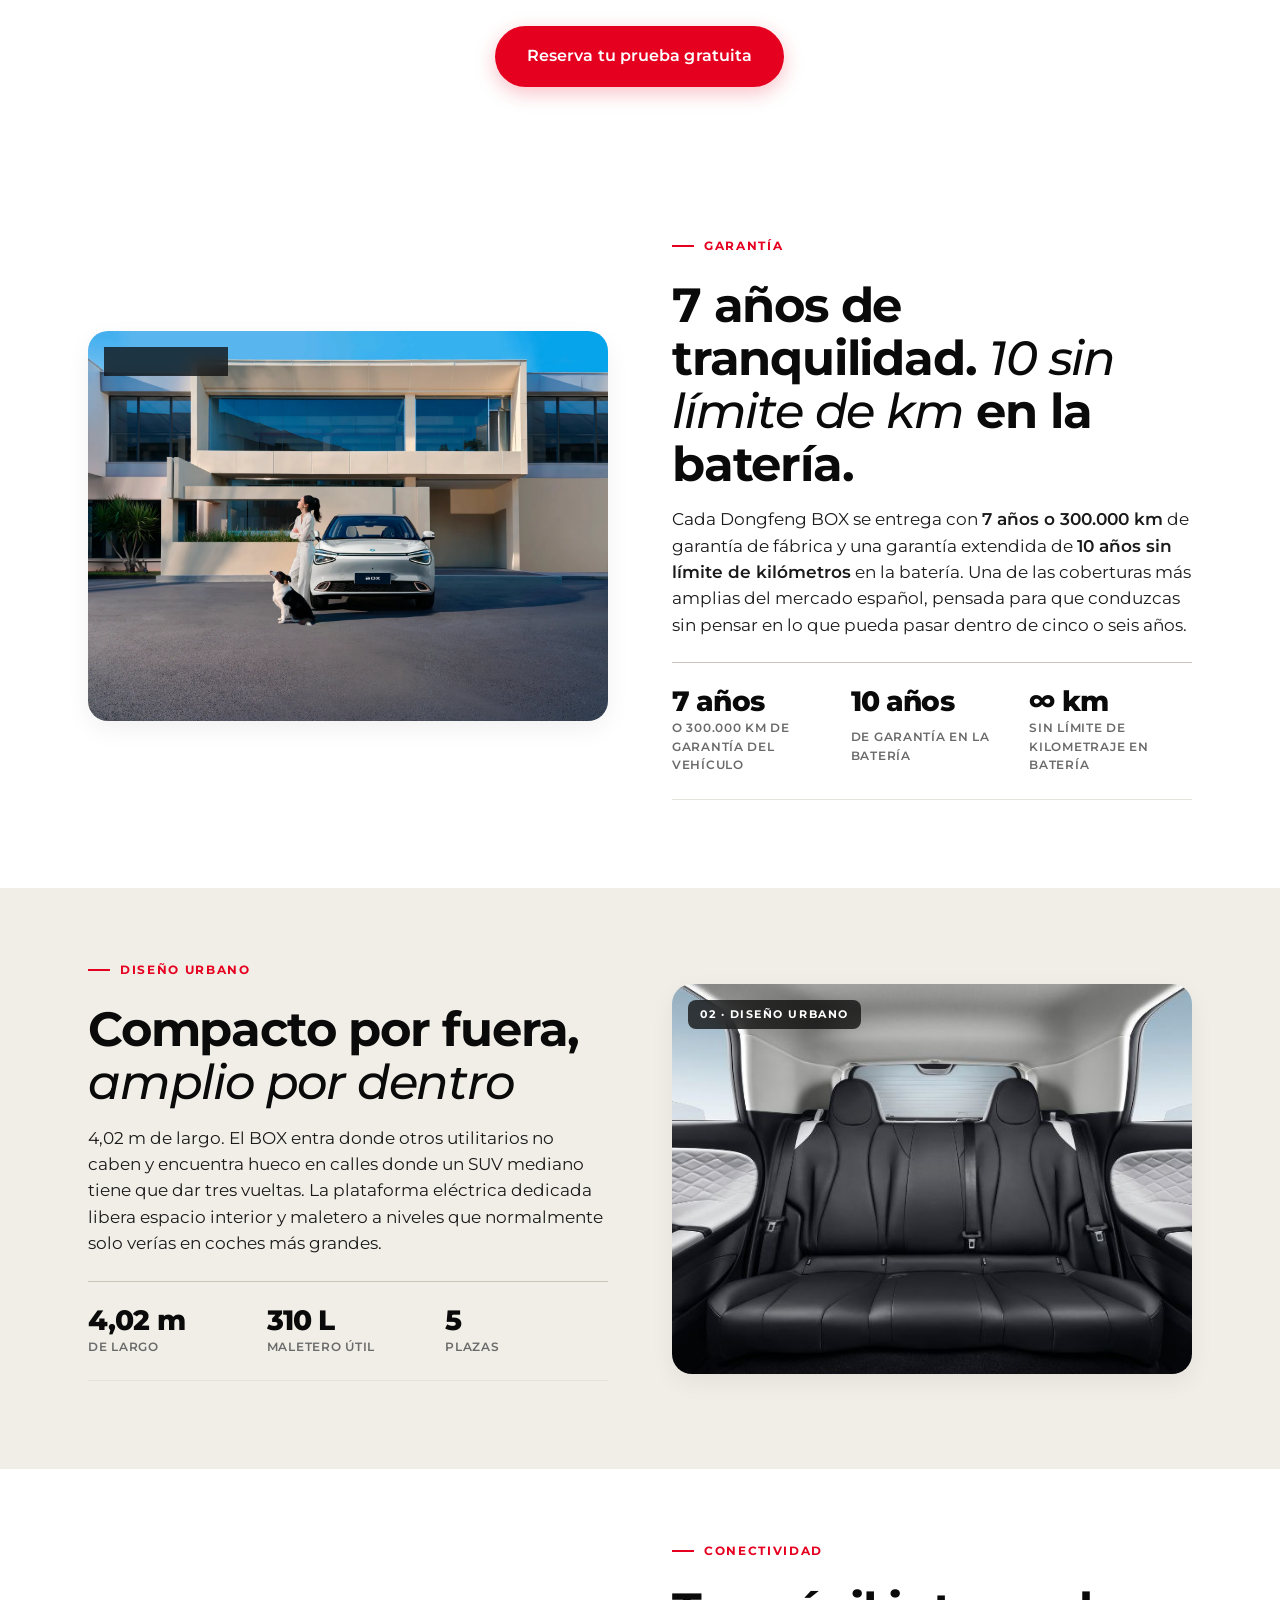
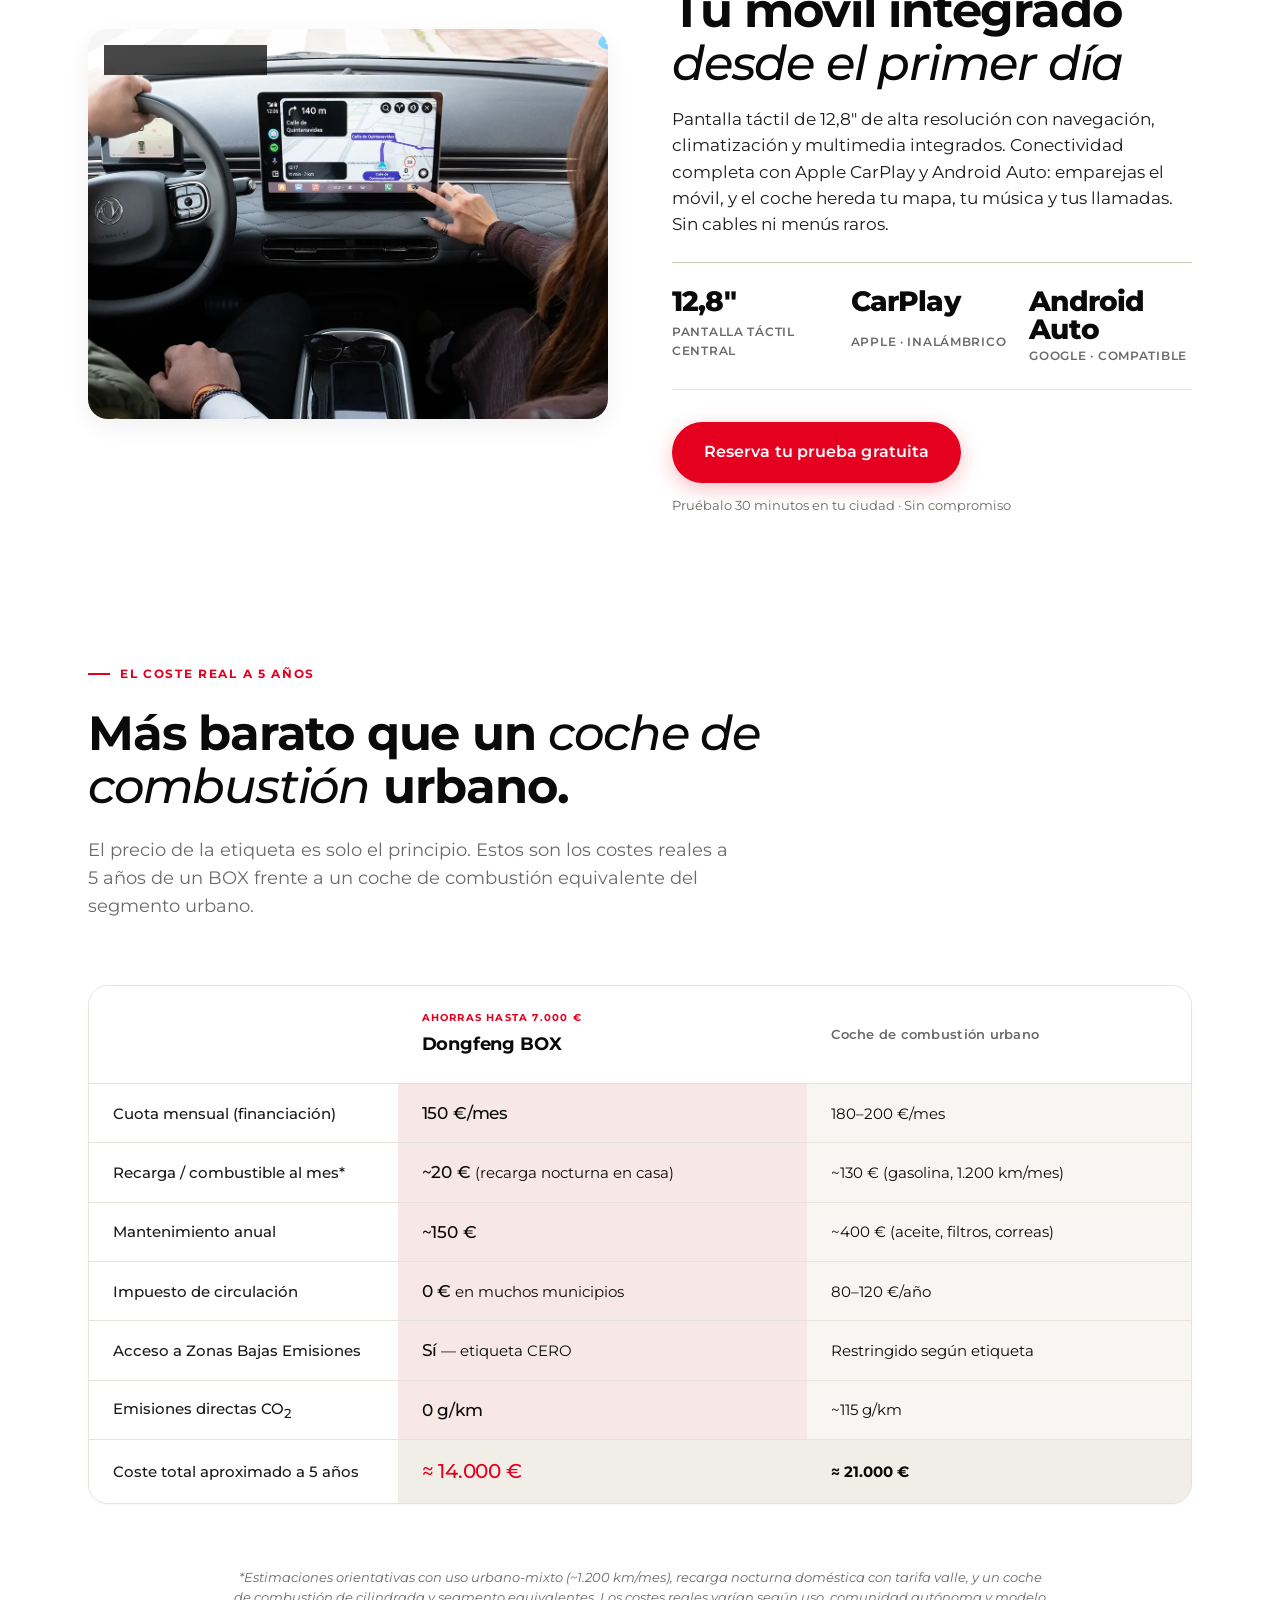
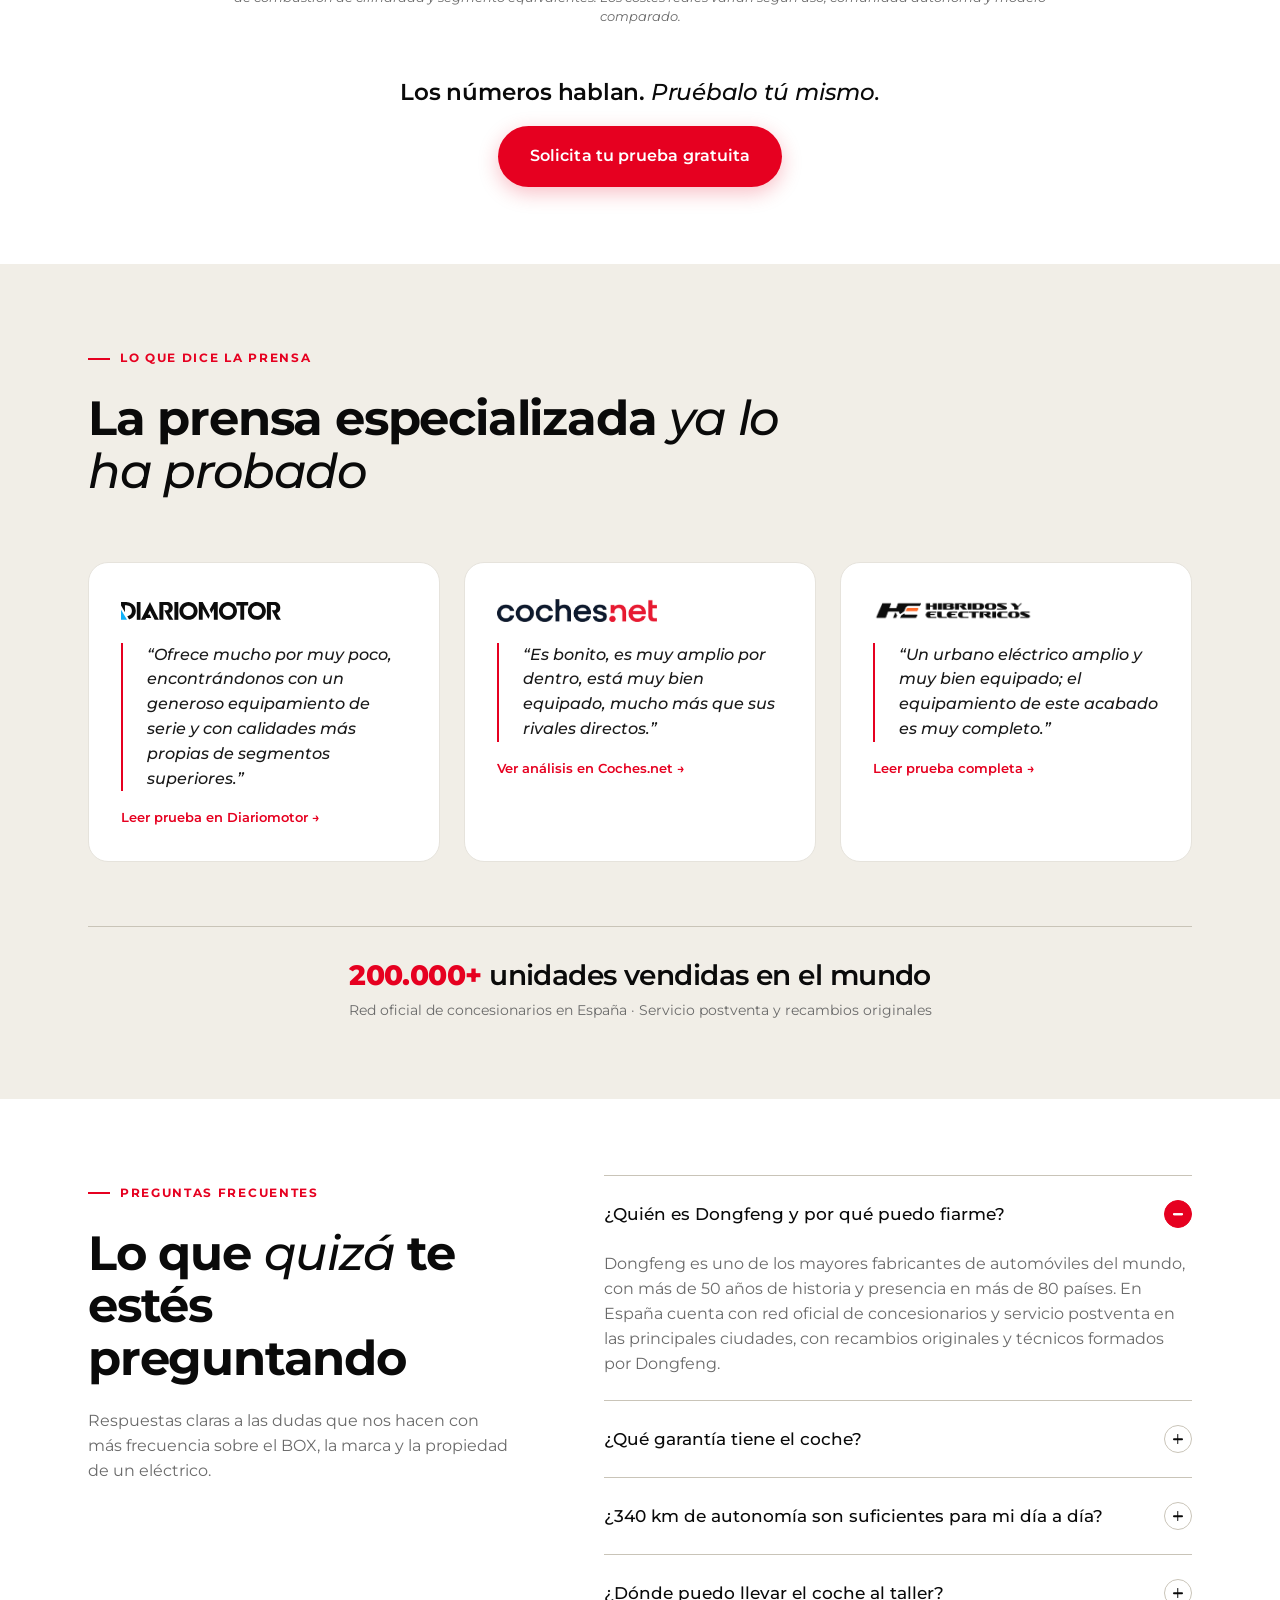
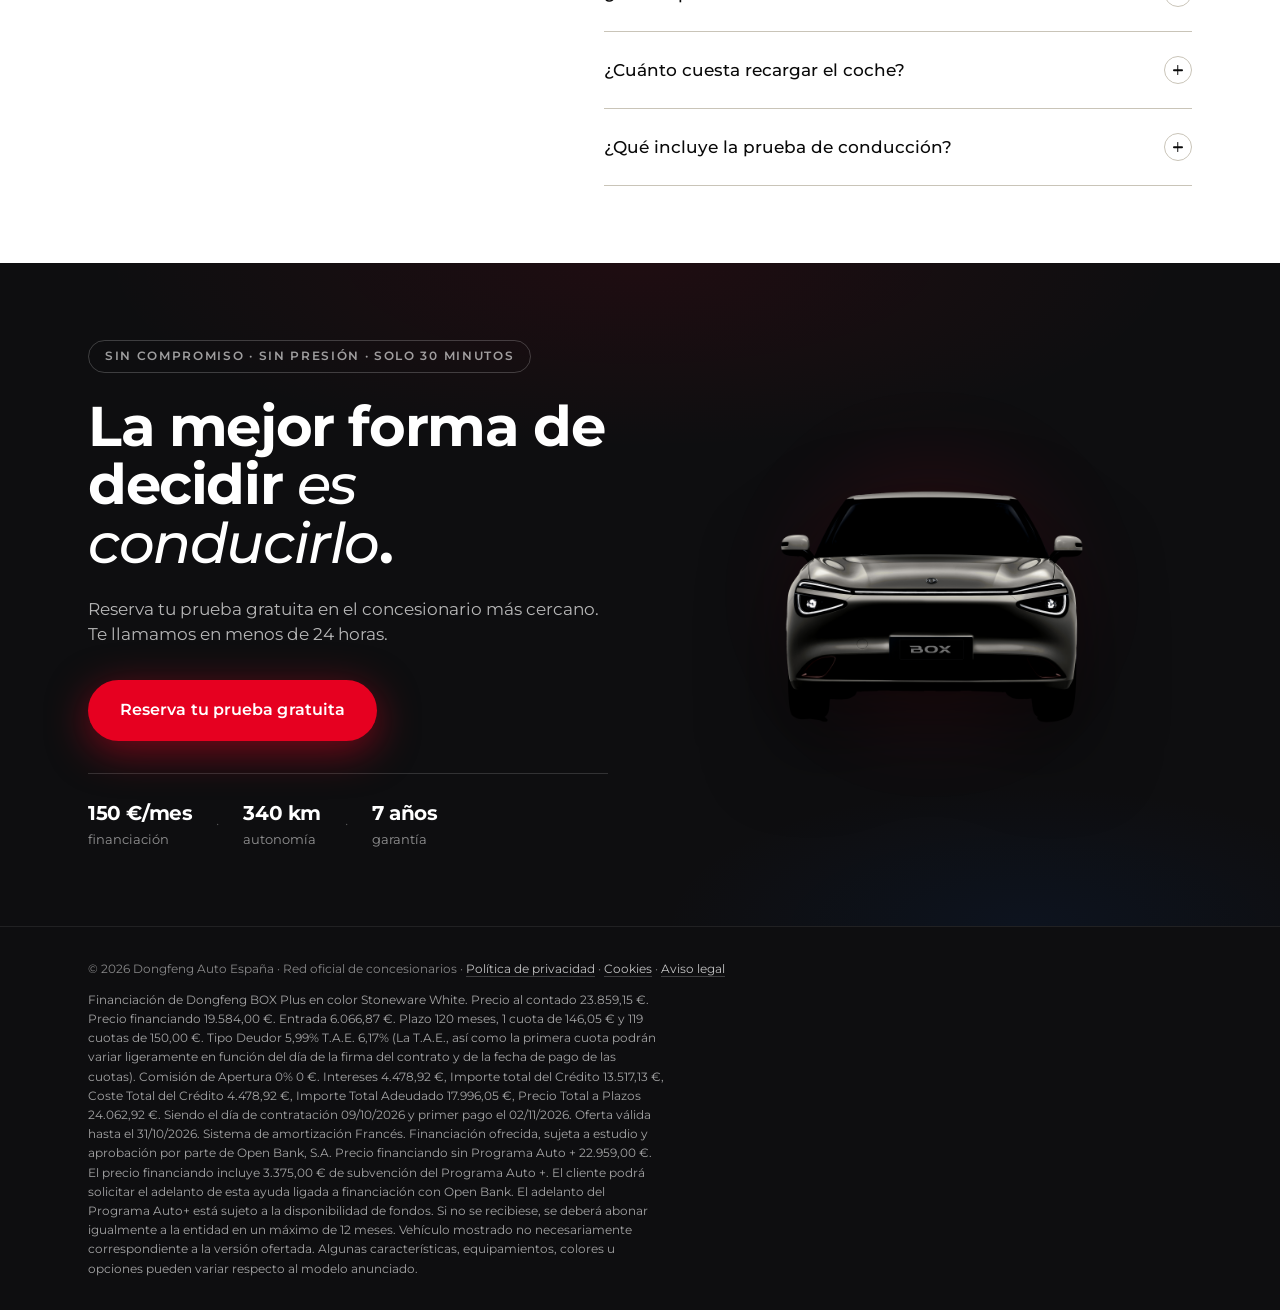
==== commit e6c4a245: "Octubre: financiación Open Bank a 120 meses, 150 EUR/mes y legal nuevo" ====
--- a/index.html
+++ b/index.html
@@ -19,8 +19,8 @@
   <meta charset="UTF-8">
   <meta name="viewport" content="width=device-width, initial-scale=1.0">
   <meta name="robots" content="noindex,nofollow">
-  <title>Dongfeng BOX · Tu segundo coche eléctrico desde 169 €/mes</title>
-  <meta name="description" content="Dongfeng BOX 100% eléctrico. 340 km de autonomía, 7 años de garantía, desde 169 €/mes. Prueba de conducción gratis y sin compromiso en tu concesionario oficial Dongfeng.">
+  <title>Dongfeng BOX · Tu segundo coche eléctrico desde 150 €/mes</title>
+  <meta name="description" content="Dongfeng BOX 100% eléctrico. 340 km de autonomía, 7 años de garantía, desde 150 €/mes. Prueba de conducción gratis y sin compromiso en tu concesionario oficial Dongfeng.">
 
   <link rel="preconnect" href="https://fonts.googleapis.com">
   <link rel="preconnect" href="https://fonts.gstatic.com" crossorigin>
@@ -68,7 +68,7 @@
           <div class="hero__kicker" aria-label="Especificaciones principales">
             <span class="chip">100% eléctrico</span>
             <span class="chip">340 km autonomía</span>
-            <span class="chip">Desde 169 €/mes</span>
+            <span class="chip">Desde 150 €/mes</span>
           </div>
 
           <h1 class="hero__h1">
@@ -99,7 +99,7 @@
         <div class="hero__visual">
           <div class="hero__price-tag">
             <span class="hero__price-label">Desde</span>
-            <span class="hero__price-number">169<span class="hero__price-unit">€/mes</span></span>
+            <span class="hero__price-number">150<span class="hero__price-unit">€/mes</span></span>
             <span class="hero__price-foot">financiación Open Bank</span>
           </div>
           <img src="assets/hero.webp" alt="Dongfeng BOX 100% eléctrico en color gris plata, vista 3/4 frontal" class="hero__image" width="800" height="520" fetchpriority="high">
@@ -287,7 +287,7 @@
             <tbody>
               <tr>
                 <th scope="row">Cuota mensual (financiación)</th>
-                <td class="compare-table__winner"><strong>169&nbsp;€/mes</strong></td>
+                <td class="compare-table__winner"><strong>150&nbsp;€/mes</strong></td>
                 <td>180–200&nbsp;€/mes</td>
               </tr>
               <tr>
@@ -430,7 +430,7 @@
           <p class="cta-final__sub">Reserva tu prueba gratuita en el concesionario más cercano. Te llamamos en menos de 24&nbsp;horas.</p>
           <button class="btn btn--primary btn--lg" data-open-modal>Reserva tu prueba gratuita</button>
           <p class="cta-final__stats">
-            <span><strong>169&nbsp;€/mes</strong><br>financiación</span>
+            <span><strong>150&nbsp;€/mes</strong><br>financiación</span>
             <span class="cta-final__sep">·</span>
             <span><strong>340&nbsp;km</strong><br>autonomía</span>
             <span class="cta-final__sep">·</span>
@@ -450,7 +450,7 @@
       <p class="site-footer__legal">
         © 2026 Dongfeng Auto España · Red oficial de concesionarios · <a href="https://formulario.dongfeng-auto.es/politica-privacidad" target="_blank" rel="noopener">Política de privacidad</a> · <a href="#" class="js-rgc-open-cookies-settings">Cookies</a> · <a href="#">Aviso legal</a>
       </p>
-      <p class="site-footer__finance">Financiación de Dongfeng BOX Plus en color Stoneware White. Precio al contado 23.859,15&nbsp;€. Precio financiando 18.375,00&nbsp;€. Entrada 5.273,69&nbsp;€. Plazo 36&nbsp;meses, 1 cuota de 897,92&nbsp;€, 34 cuotas de 169,00&nbsp;€ y 1 cuota de 8.663,68&nbsp;€ (máximo 30.000&nbsp;km). Tipo Deudor 6,99% T.A.E. 9,01% (La T.A.E., así como la primera cuota podrá variar ligeramente en función del día de la firma del contrato y de la fecha de pago de las cuotas). Comisión de Apertura 3,50 % 458,55&nbsp;€ Contado. Intereses 2.206,29&nbsp;€, Importe total del Crédito 13.101,31&nbsp;€, Coste Total del Crédito 2.664,84&nbsp;€, Importe Total Adeudado 15.766,15&nbsp;€, Precio Total a Plazos 21.039,84&nbsp;€. Siendo el día de contratación 09/09/2026 y primer pago el 02/10/2026. Oferta válida hasta el 30/09/2026. Sistema de amortización Francés. Financiación ofrecida, sujeta a estudio y aprobación por parte de Open Bank, S.A. Precio financiando sin Programa Auto + 21.750,00&nbsp;€. El precio financiando incluye 3.375,00&nbsp;€ de subvención del Programa Auto +. El cliente podrá solicitar el adelanto de esta ayuda ligada a financiación con Open Bank. El adelanto del Programa Auto+ está sujeto a la disponibilidad de fondos. Si no se recibiese, se deberá abonar igualmente a la entidad en un máximo de 12&nbsp;meses. Vehículo mostrado no necesariamente correspondiente a la versión ofertada. Algunas características, equipamientos, colores u opciones pueden variar respecto al modelo anunciado.</p>
+      <p class="site-footer__finance">Financiación de Dongfeng BOX Plus en color Stoneware White. Precio al contado 23.859,15&nbsp;€. Precio financiando 19.584,00&nbsp;€. Entrada 6.066,87&nbsp;€. Plazo 120&nbsp;meses, 1 cuota de 146,05&nbsp;€ y 119 cuotas de 150,00&nbsp;€. Tipo Deudor 5,99% T.A.E. 6,17% (La T.A.E., así como la primera cuota podrán variar ligeramente en función del día de la firma del contrato y de la fecha de pago de las cuotas). Comisión de Apertura 0% 0&nbsp;€. Intereses 4.478,92&nbsp;€, Importe total del Crédito 13.517,13&nbsp;€, Coste Total del Crédito 4.478,92&nbsp;€, Importe Total Adeudado 17.996,05&nbsp;€, Precio Total a Plazos 24.062,92&nbsp;€. Siendo el día de contratación 09/10/2026 y primer pago el 02/11/2026. Oferta válida hasta el 31/10/2026. Sistema de amortización Francés. Financiación ofrecida, sujeta a estudio y aprobación por parte de Open Bank, S.A. Precio financiando sin Programa Auto + 22.959,00&nbsp;€. El precio financiando incluye 3.375,00&nbsp;€ de subvención del Programa Auto +. El cliente podrá solicitar el adelanto de esta ayuda ligada a financiación con Open Bank. El adelanto del Programa Auto+ está sujeto a la disponibilidad de fondos. Si no se recibiese, se deberá abonar igualmente a la entidad en un máximo de 12&nbsp;meses. Vehículo mostrado no necesariamente correspondiente a la versión ofertada. Algunas características, equipamientos, colores u opciones pueden variar respecto al modelo anunciado.</p>
     </div>
   </footer>
 
@@ -493,7 +493,7 @@
           <!-- Honeypot antibots: oculto a personas, los bots tienden a rellenarlo. Si llega con valor, el Apps Script descarta el lead. -->
           <div aria-hidden="true" style="position:absolute;left:-9999px;top:-9999px;height:0;width:0;overflow:hidden;" tabindex="-1">
             <label>No rellenar
-              <input type="text" name="fax" tabindex="-1" autocomplete="off">
+              <input type="text" name="hp_ref" tabindex="-1" autocomplete="off" data-lpignore="true" data-1p-ignore>
             </label>
           </div>
           <button type="submit" class="btn btn--primary btn--lg btn--block">Reservar mi prueba gratuita</button>
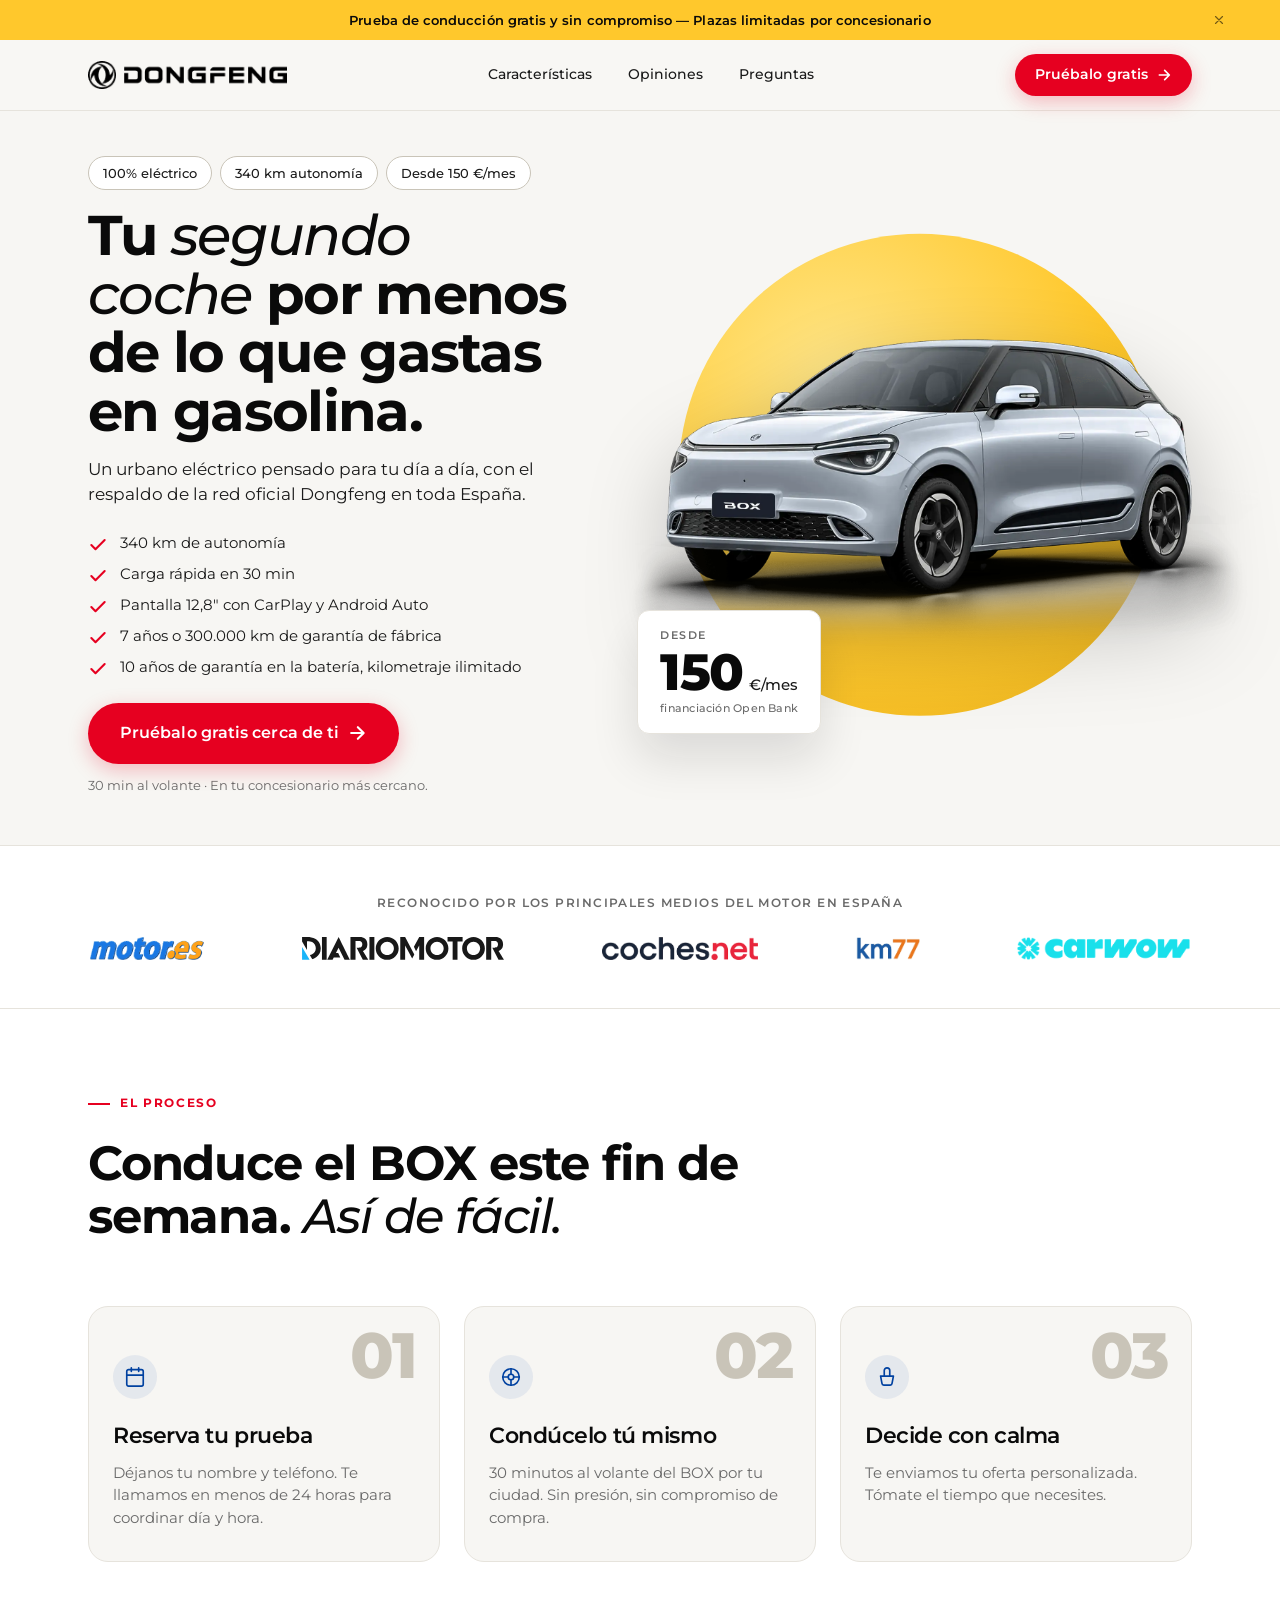
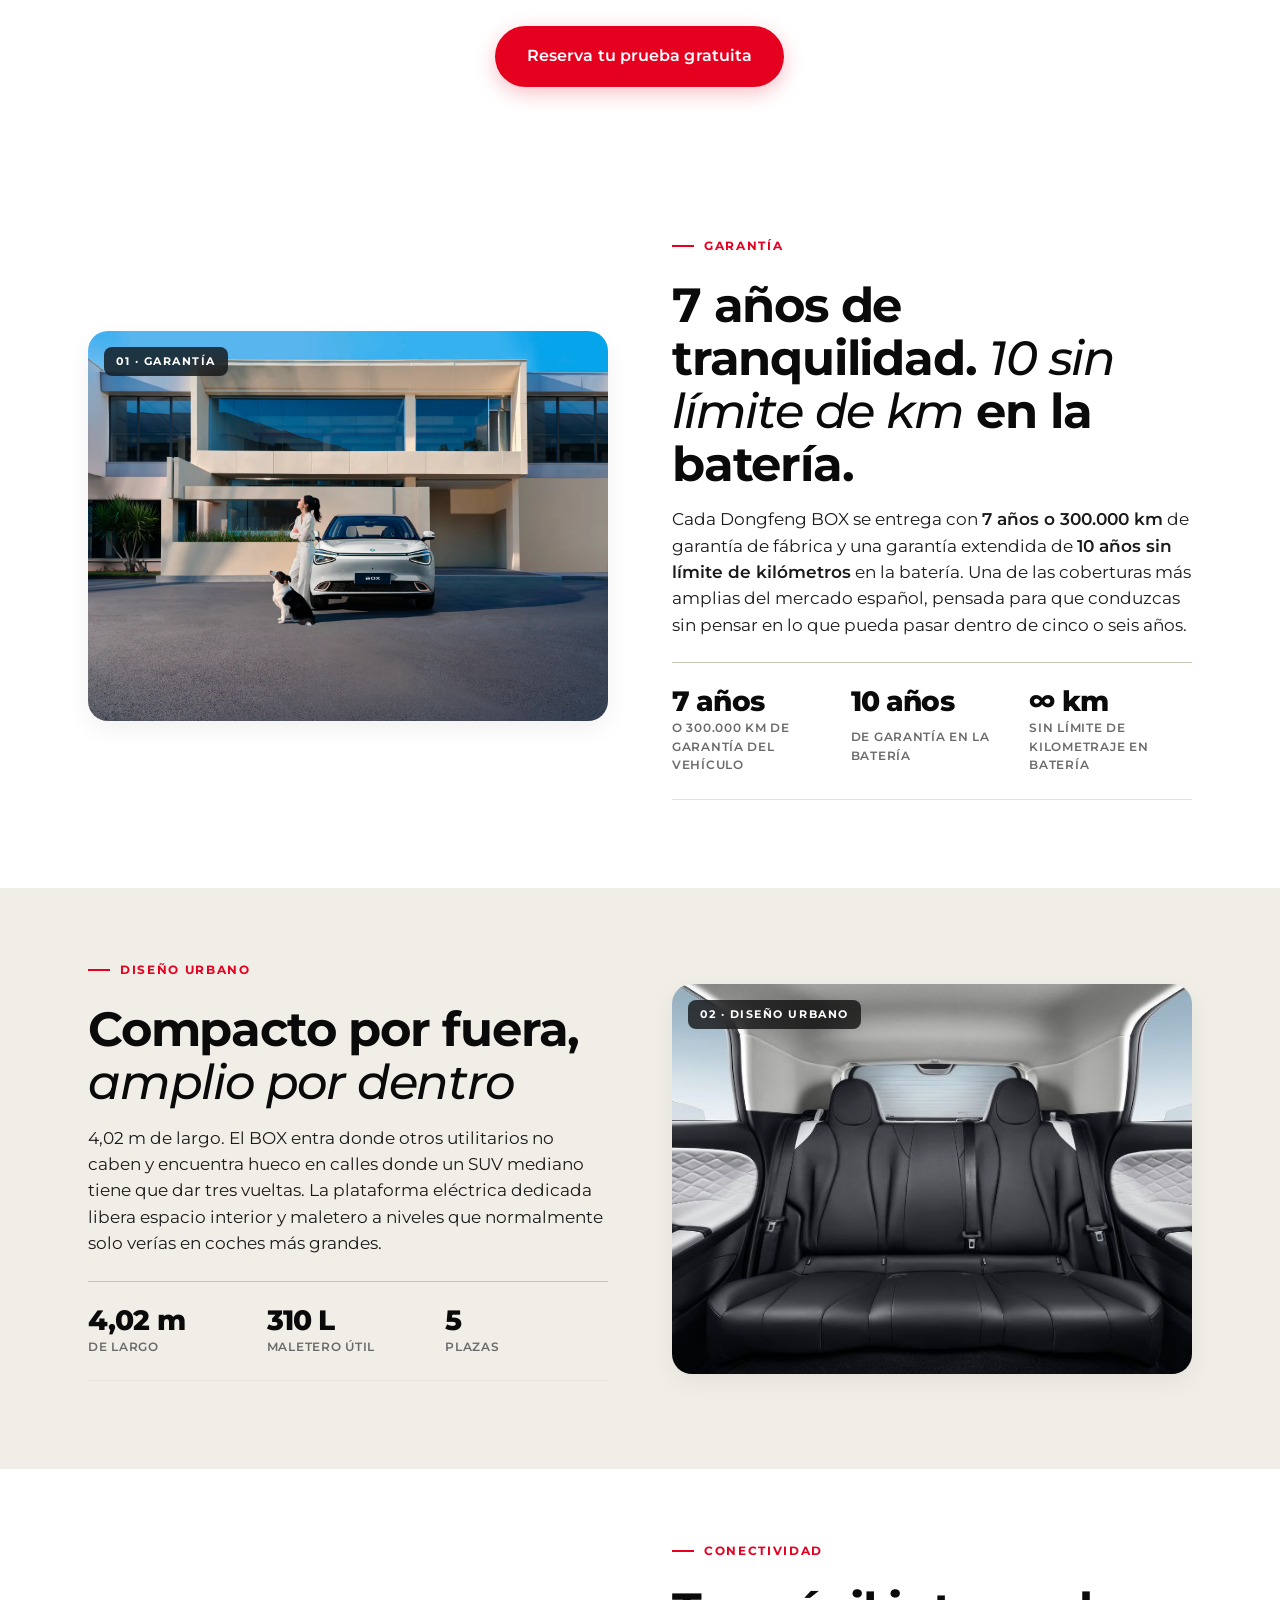
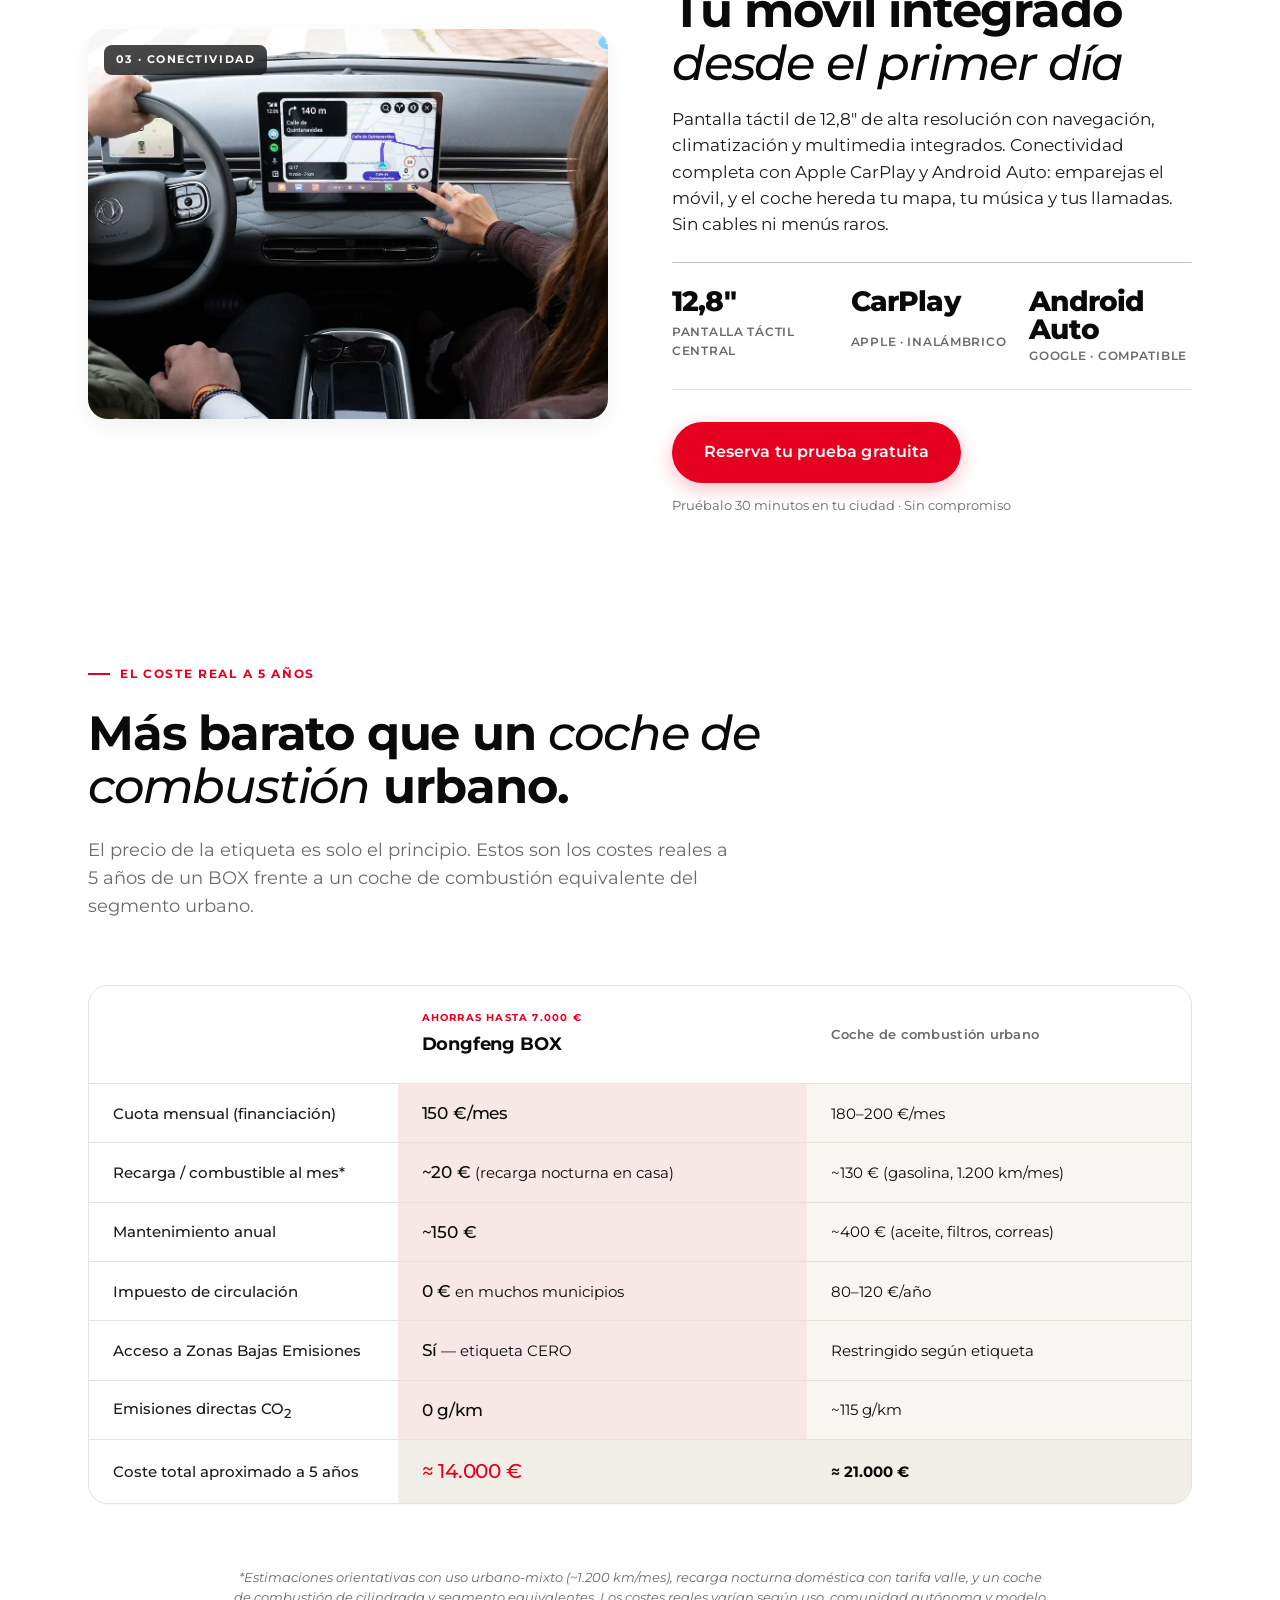
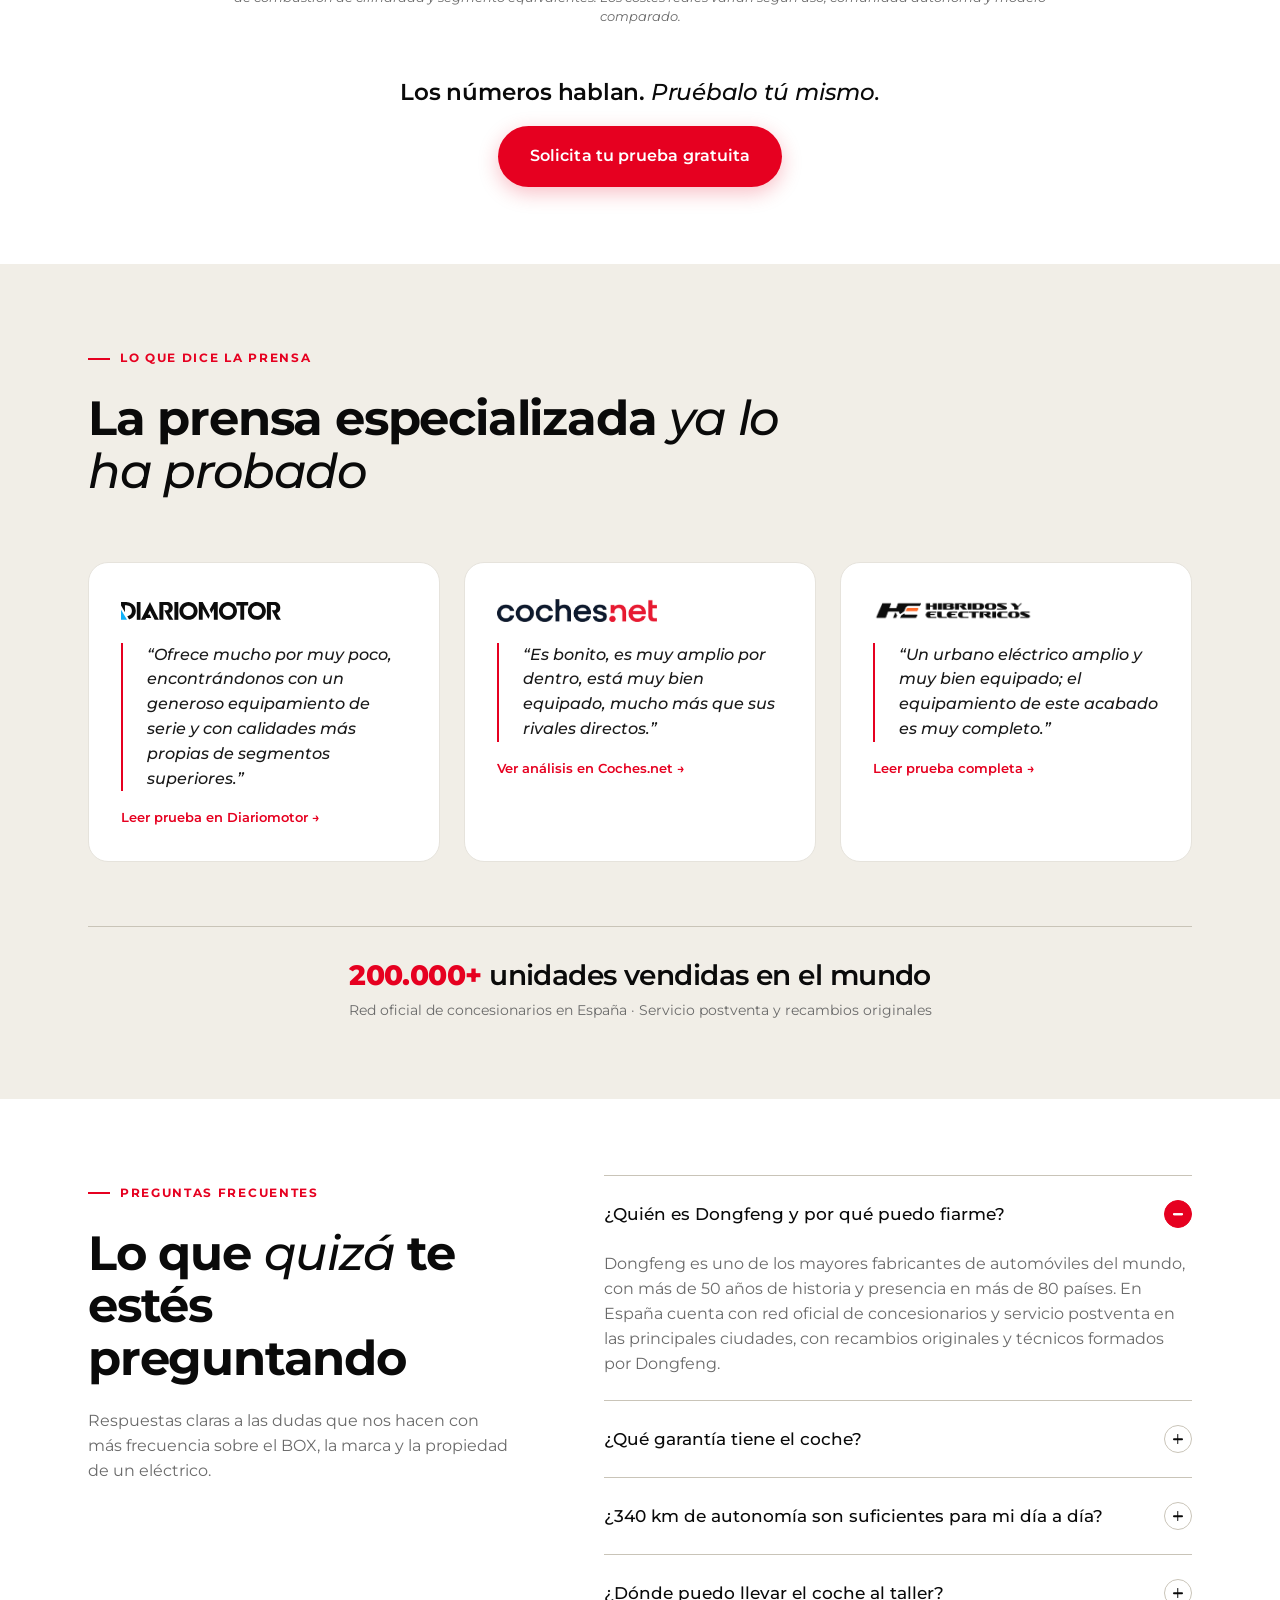
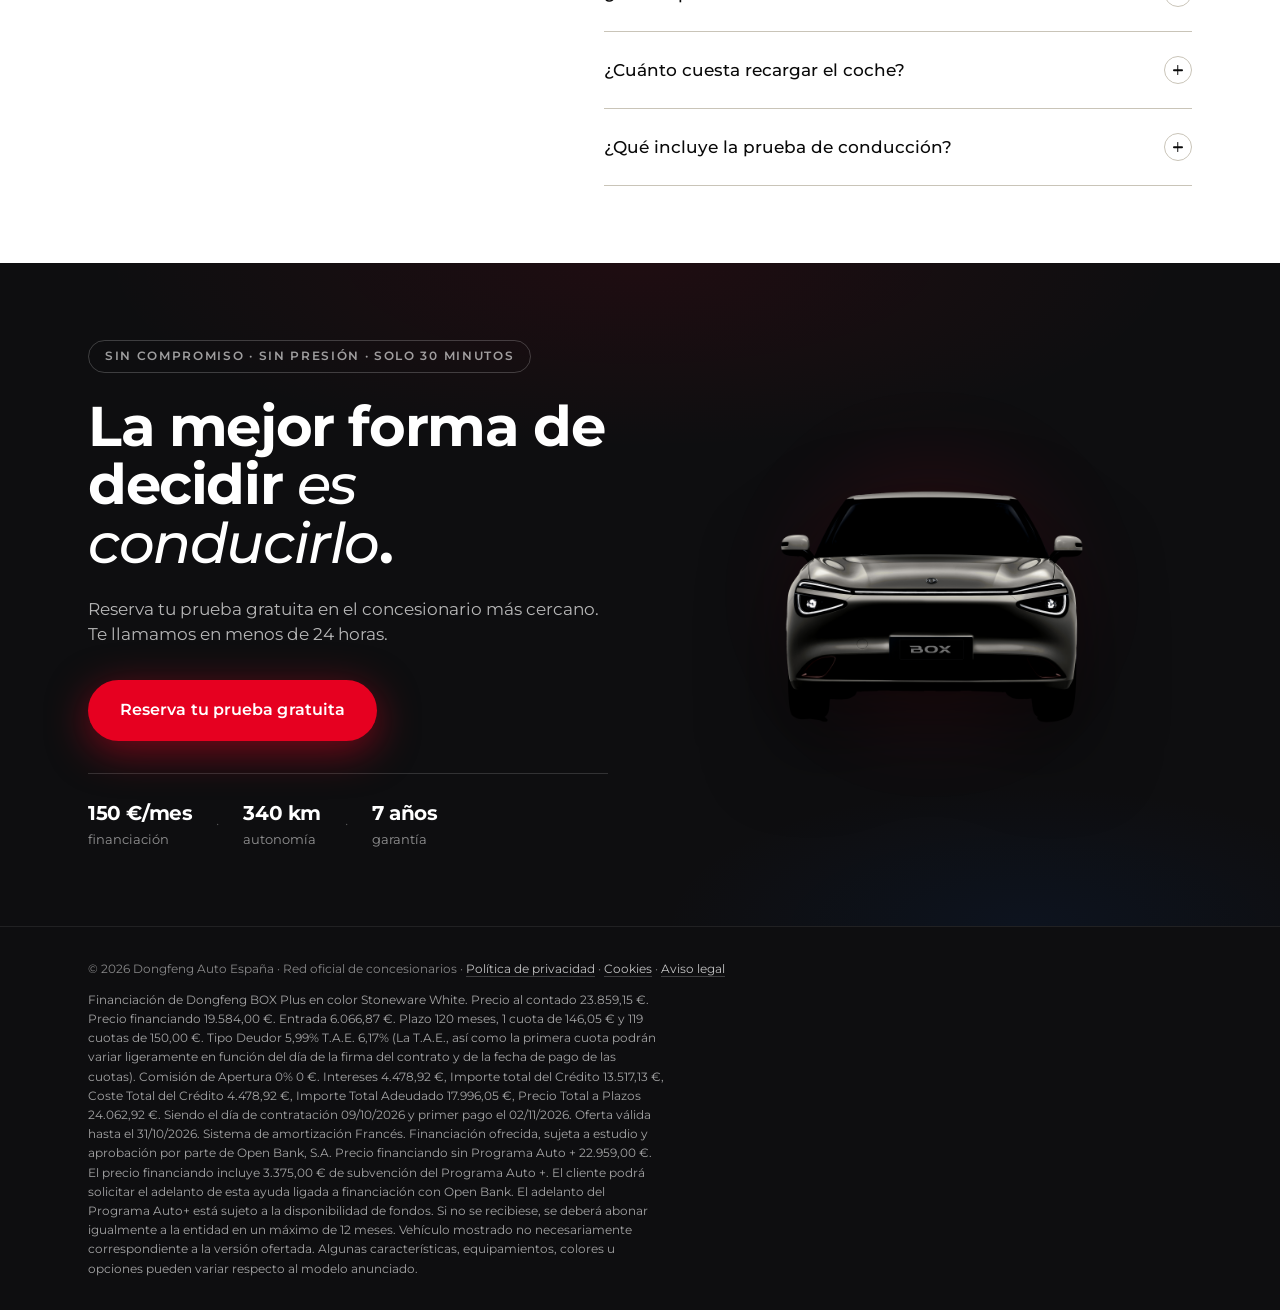
==== commit 666221e5: "Prensa: logo nuevo de Carwow (petición del cliente, 1-oct)" ====
--- a/index.html
+++ b/index.html
@@ -117,7 +117,7 @@
           <span class="press-logo press-logo--big"><img src="assets/press/diariomotor.svg" alt="Diariomotor"></span>
           <span class="press-logo press-logo--big"><img src="assets/press/cochesnet.png" alt="Coches.net"></span>
           <span class="press-logo press-logo--big"><img src="assets/press/km77.png" alt="Km77"></span>
-          <span class="press-logo press-logo--big"><img src="assets/press/carwow.png" alt="Carwow"></span>
+          <span class="press-logo press-logo--big"><img src="assets/press/carwow-2026.png" alt="Carwow"></span>
         </div>
       </div>
     </section>
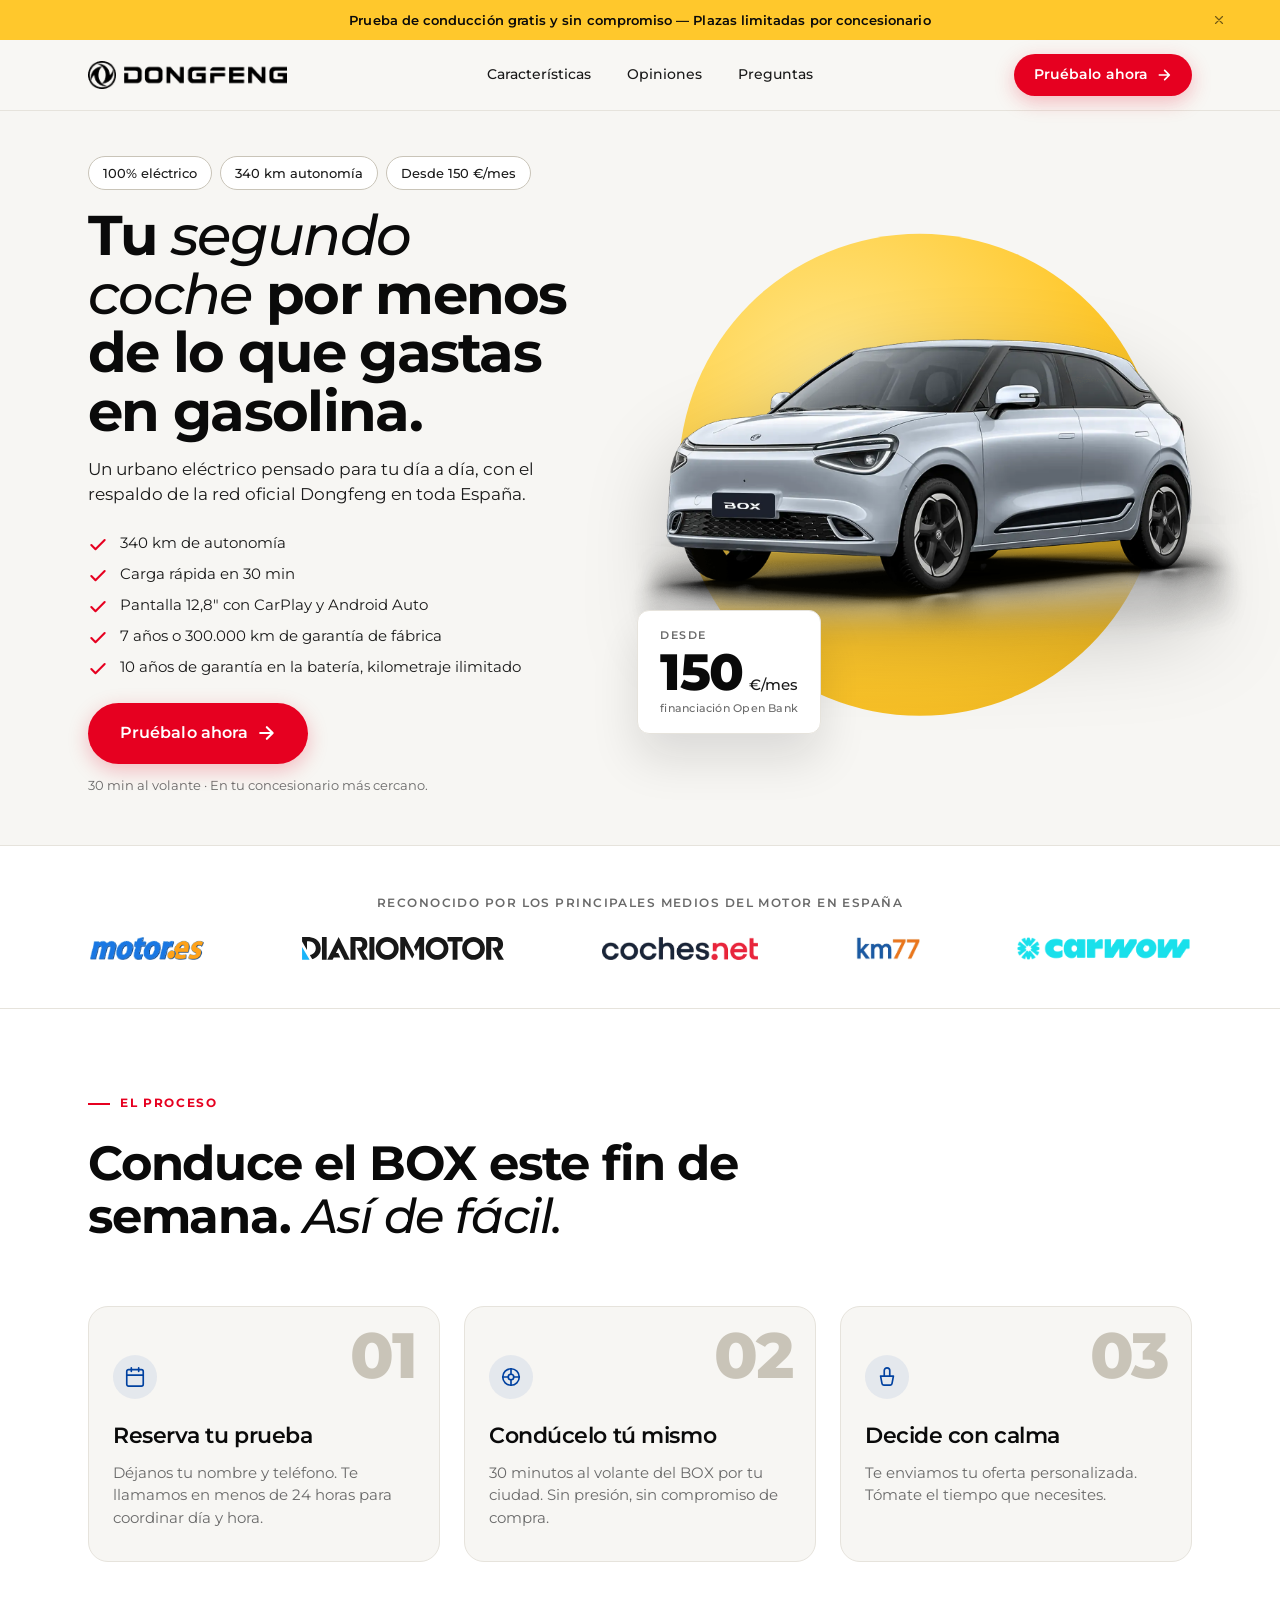
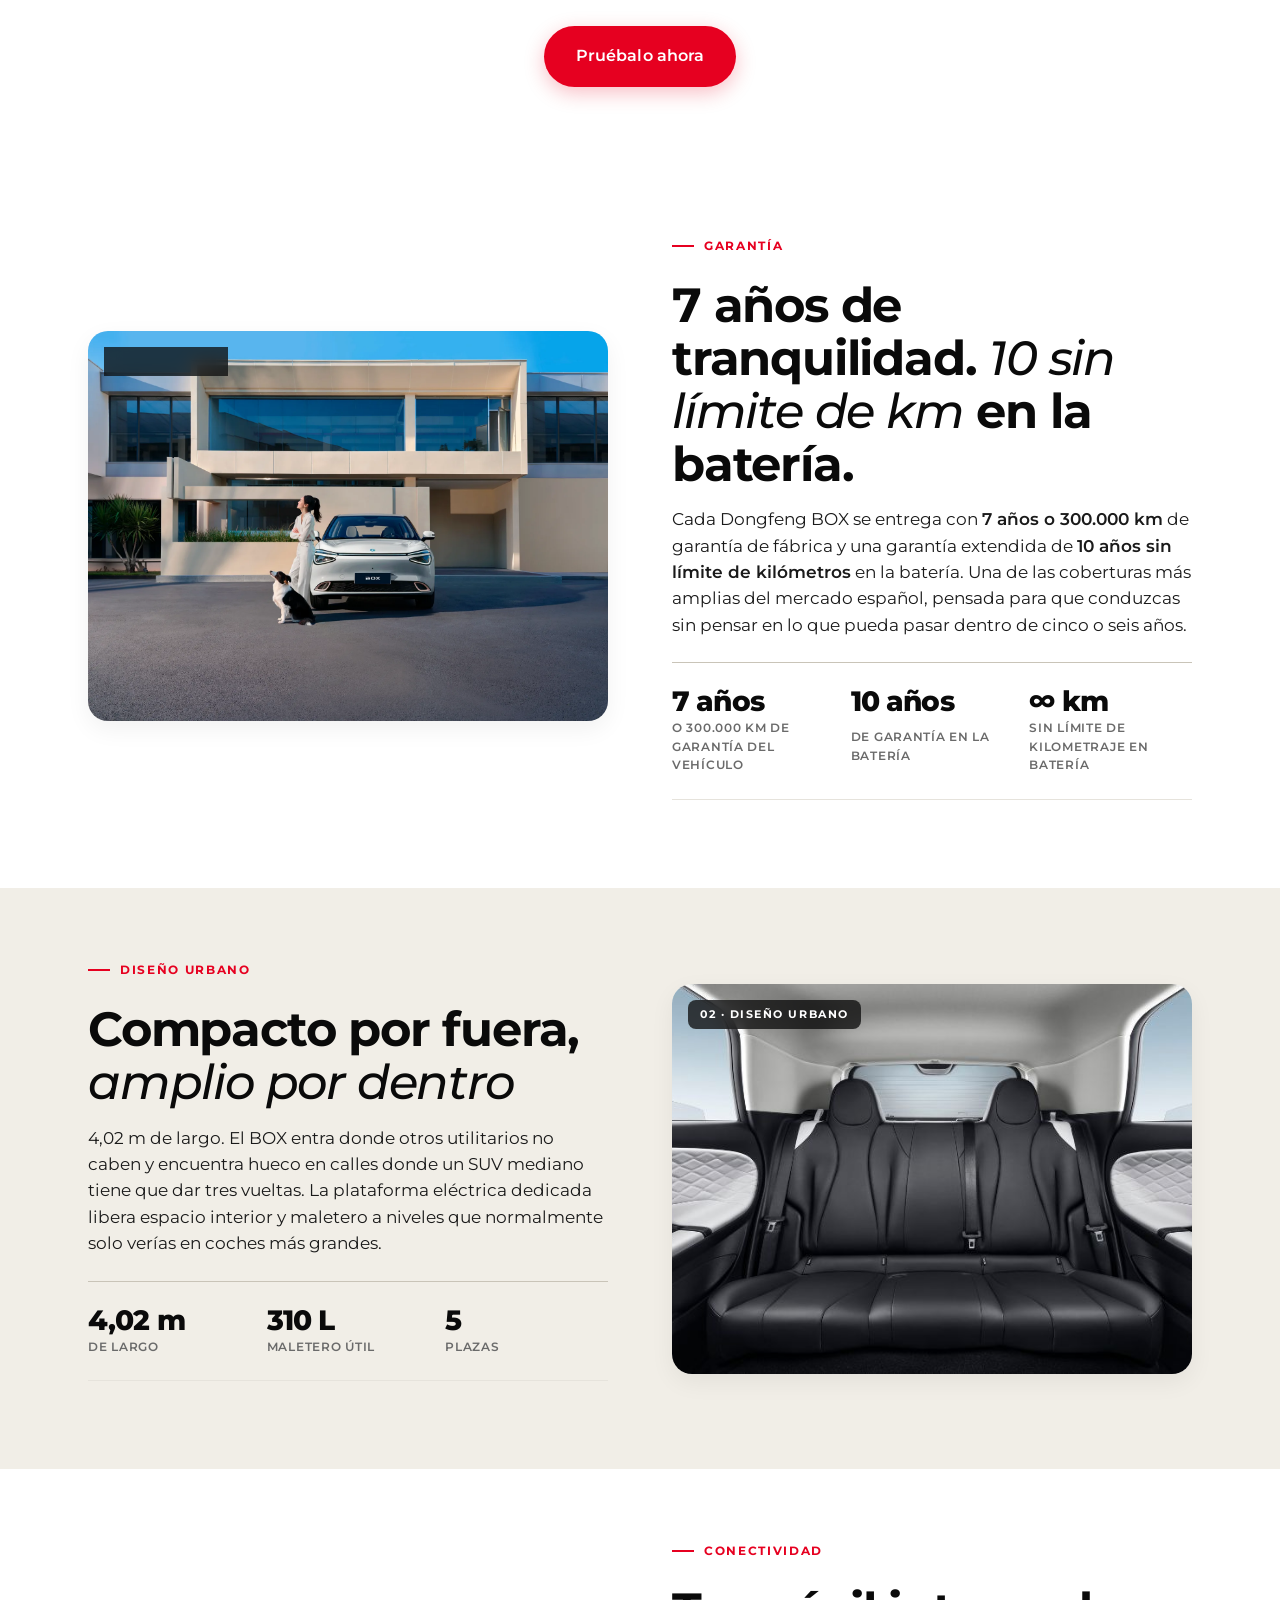
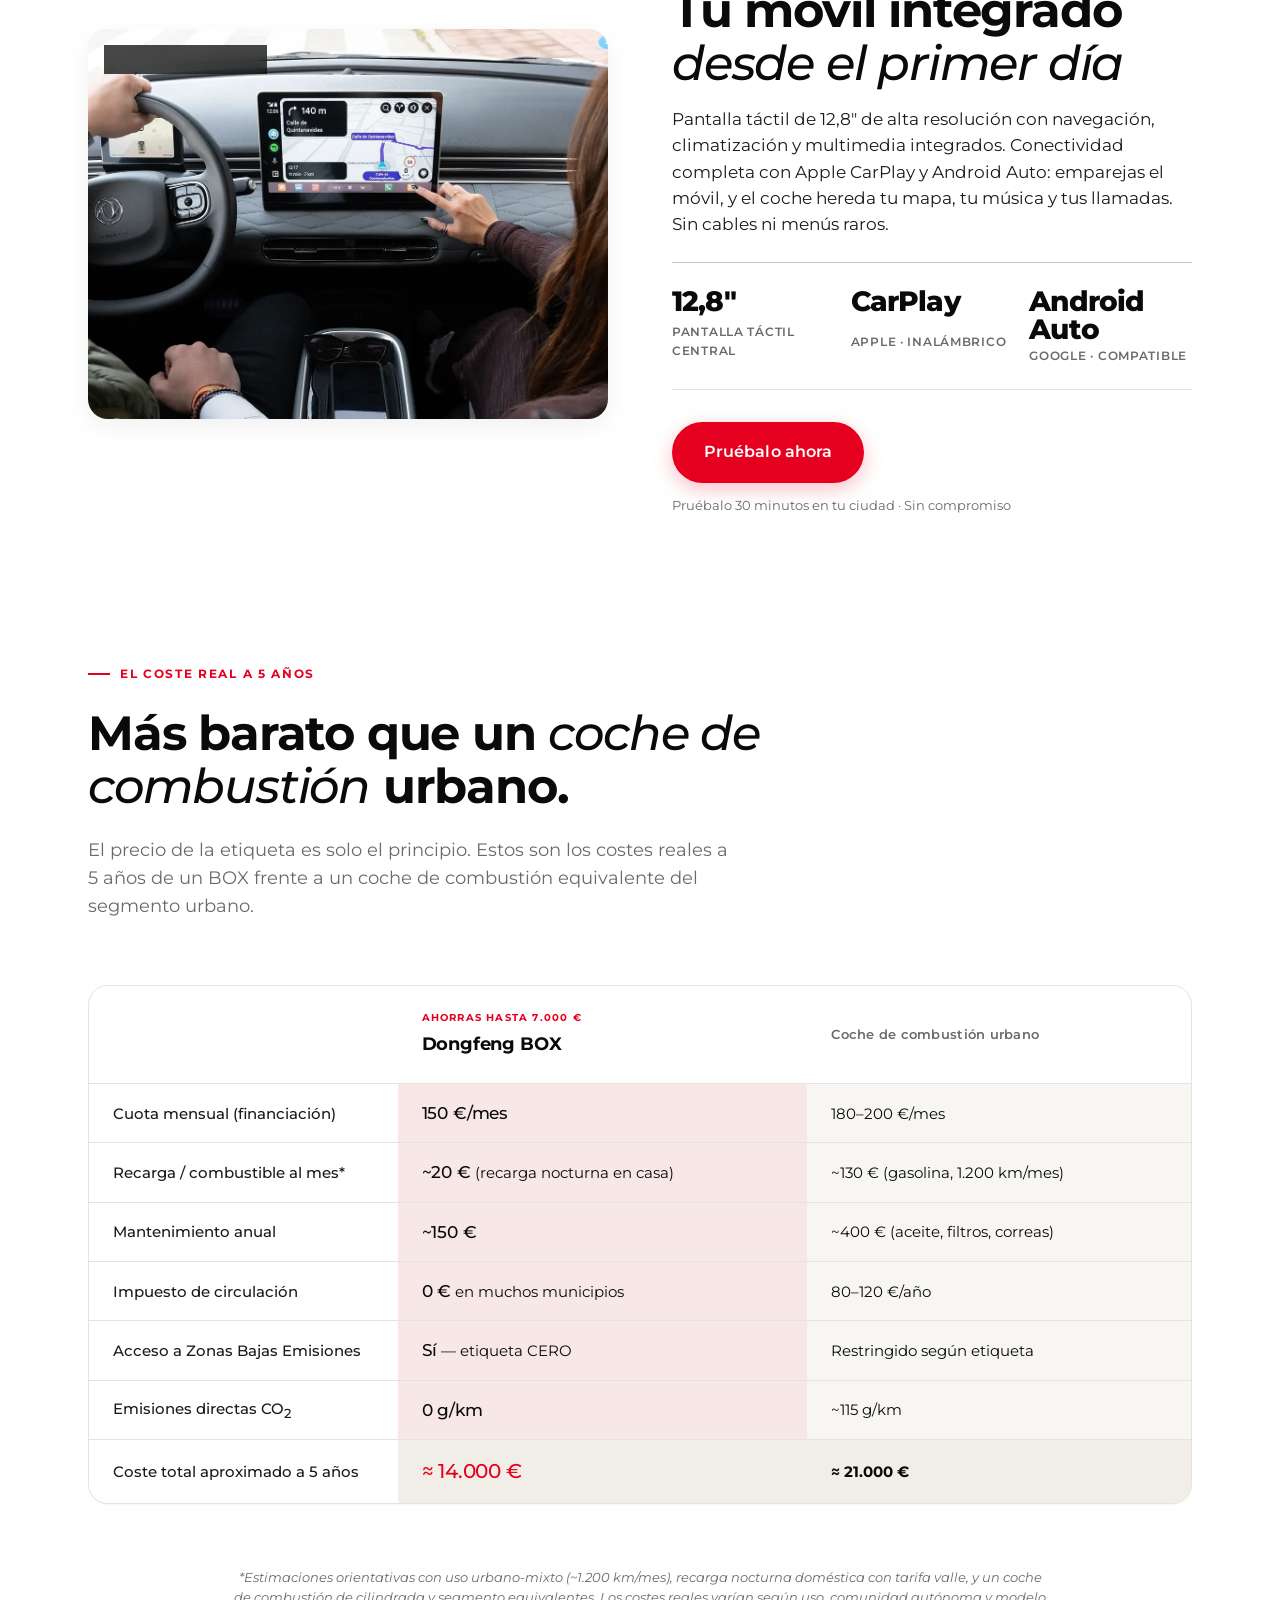
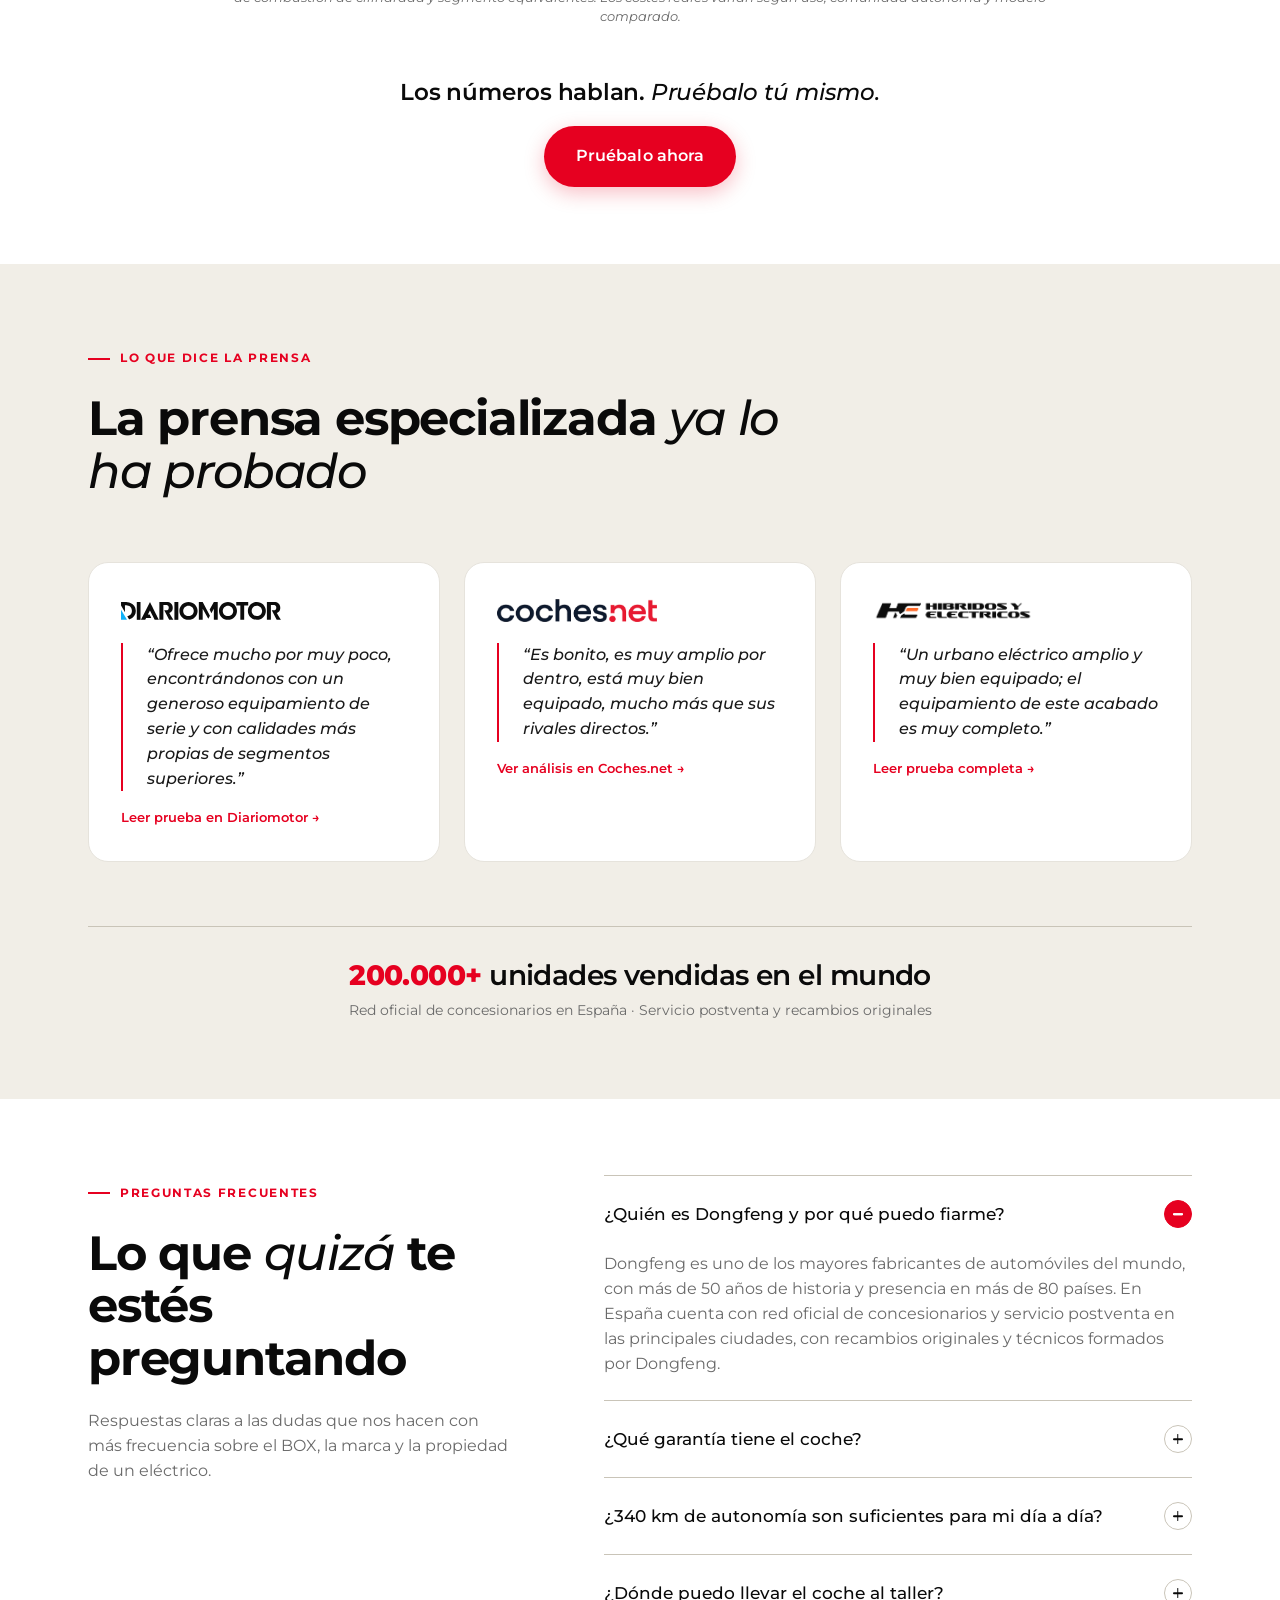
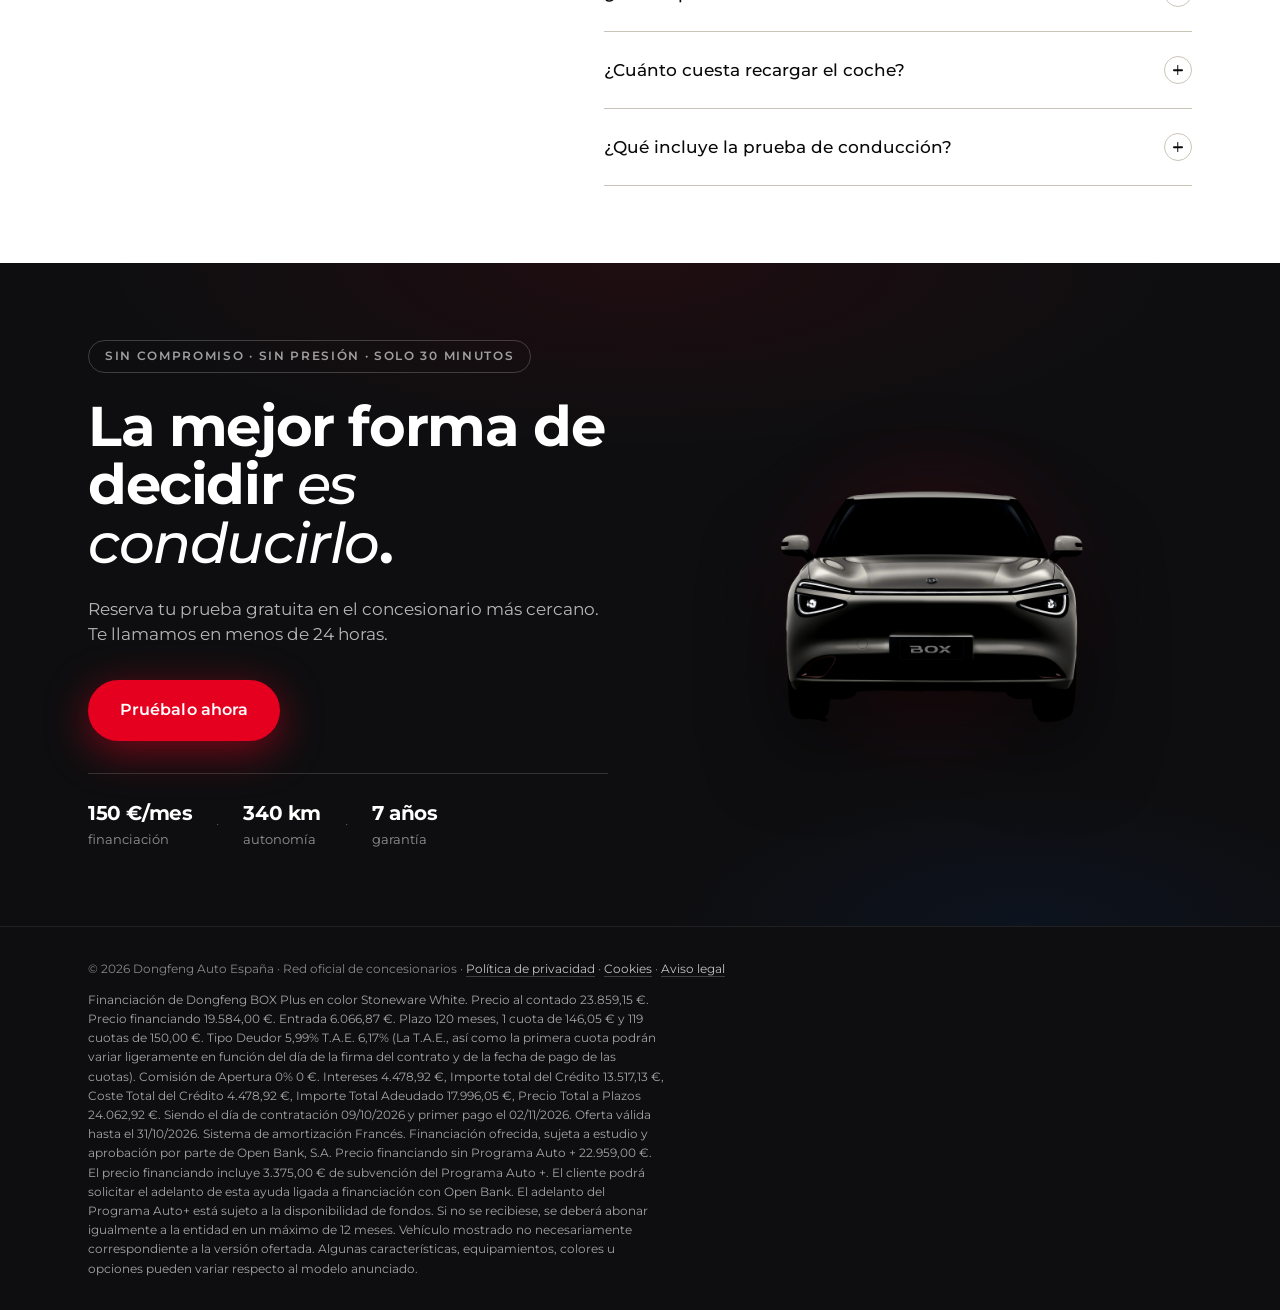
==== commit e69fbee9: "CTA: «Pruébalo ahora» en todos los botones (petición del cliente, 5-oct)" ====
--- a/index.html
+++ b/index.html
@@ -52,7 +52,7 @@
         <a href="#faq">Preguntas</a>
       </nav>
       <button class="btn btn--primary btn--sm site-header__cta" data-open-modal>
-        Pruébalo gratis
+        Pruébalo ahora
         <svg width="16" height="16" viewBox="0 0 24 24" fill="none" stroke="currentColor" stroke-width="2.5" stroke-linecap="round" stroke-linejoin="round"><path d="M5 12h14M13 5l7 7-7 7"/></svg>
       </button>
     </div>
@@ -89,7 +89,7 @@
 
           <div class="hero__cta">
             <button class="btn btn--primary btn--lg" data-open-modal>
-              Pruébalo gratis cerca de ti
+              Pruébalo ahora
               <svg width="20" height="20" viewBox="0 0 24 24" fill="none" stroke="currentColor" stroke-width="2.5" stroke-linecap="round" stroke-linejoin="round"><path d="M5 12h14M13 5l7 7-7 7"/></svg>
             </button>
             <p class="hero__cta-note">30 min al volante · En tu concesionario más cercano.</p>
@@ -158,7 +158,7 @@
         </ol>
 
         <div class="process__cta">
-          <button class="btn btn--primary btn--lg" data-open-modal>Reserva tu prueba gratuita</button>
+          <button class="btn btn--primary btn--lg" data-open-modal>Pruébalo ahora</button>
         </div>
       </div>
     </section>
@@ -256,7 +256,7 @@
 
 
           <div class="feature-block__cta">
-            <button class="btn btn--primary btn--lg" data-open-modal>Reserva tu prueba gratuita</button>
+            <button class="btn btn--primary btn--lg" data-open-modal>Pruébalo ahora</button>
             <p class="feature-block__cta-note">Pruébalo 30 minutos en tu ciudad · Sin compromiso</p>
           </div>
         </div>
@@ -328,7 +328,7 @@
 
         <div class="comparison__cta">
           <p>Los números hablan. <em>Pruébalo tú mismo.</em></p>
-          <button class="btn btn--primary btn--lg" data-open-modal>Solicita tu prueba gratuita</button>
+          <button class="btn btn--primary btn--lg" data-open-modal>Pruébalo ahora</button>
         </div>
       </div>
     </section>
@@ -428,7 +428,7 @@
           <p class="cta-final__kicker">Sin compromiso · Sin presión · Solo 30 minutos</p>
           <h2 class="cta-final__title">La mejor forma de decidir <em>es conducirlo</em>.</h2>
           <p class="cta-final__sub">Reserva tu prueba gratuita en el concesionario más cercano. Te llamamos en menos de 24&nbsp;horas.</p>
-          <button class="btn btn--primary btn--lg" data-open-modal>Reserva tu prueba gratuita</button>
+          <button class="btn btn--primary btn--lg" data-open-modal>Pruébalo ahora</button>
           <p class="cta-final__stats">
             <span><strong>150&nbsp;€/mes</strong><br>financiación</span>
             <span class="cta-final__sep">·</span>
@@ -455,8 +455,8 @@
   </footer>
 
   <!-- STICKY CTA MOBILE -->
-  <button class="sticky-cta" id="stickyCta" data-open-modal aria-label="Reservar prueba gratuita">
-    Pruébalo gratis
+  <button class="sticky-cta" id="stickyCta" data-open-modal aria-label="Pruébalo ahora">
+    Pruébalo ahora
     <svg width="18" height="18" viewBox="0 0 24 24" fill="none" stroke="currentColor" stroke-width="2.5" stroke-linecap="round" stroke-linejoin="round"><path d="M5 12h14M13 5l7 7-7 7"/></svg>
   </button>
 
@@ -496,7 +496,7 @@
               <input type="text" name="hp_ref" tabindex="-1" autocomplete="off" data-lpignore="true" data-1p-ignore>
             </label>
           </div>
-          <button type="submit" class="btn btn--primary btn--lg btn--block">Reservar mi prueba gratuita</button>
+          <button type="submit" class="btn btn--primary btn--lg btn--block">Pruébalo ahora</button>
           <p class="form__legal">Al enviar, aceptas nuestra <a href="#">política de privacidad</a>. Te contactamos en menos de 24&nbsp;h. Sin compromiso.</p>
         </form>
       </div>
